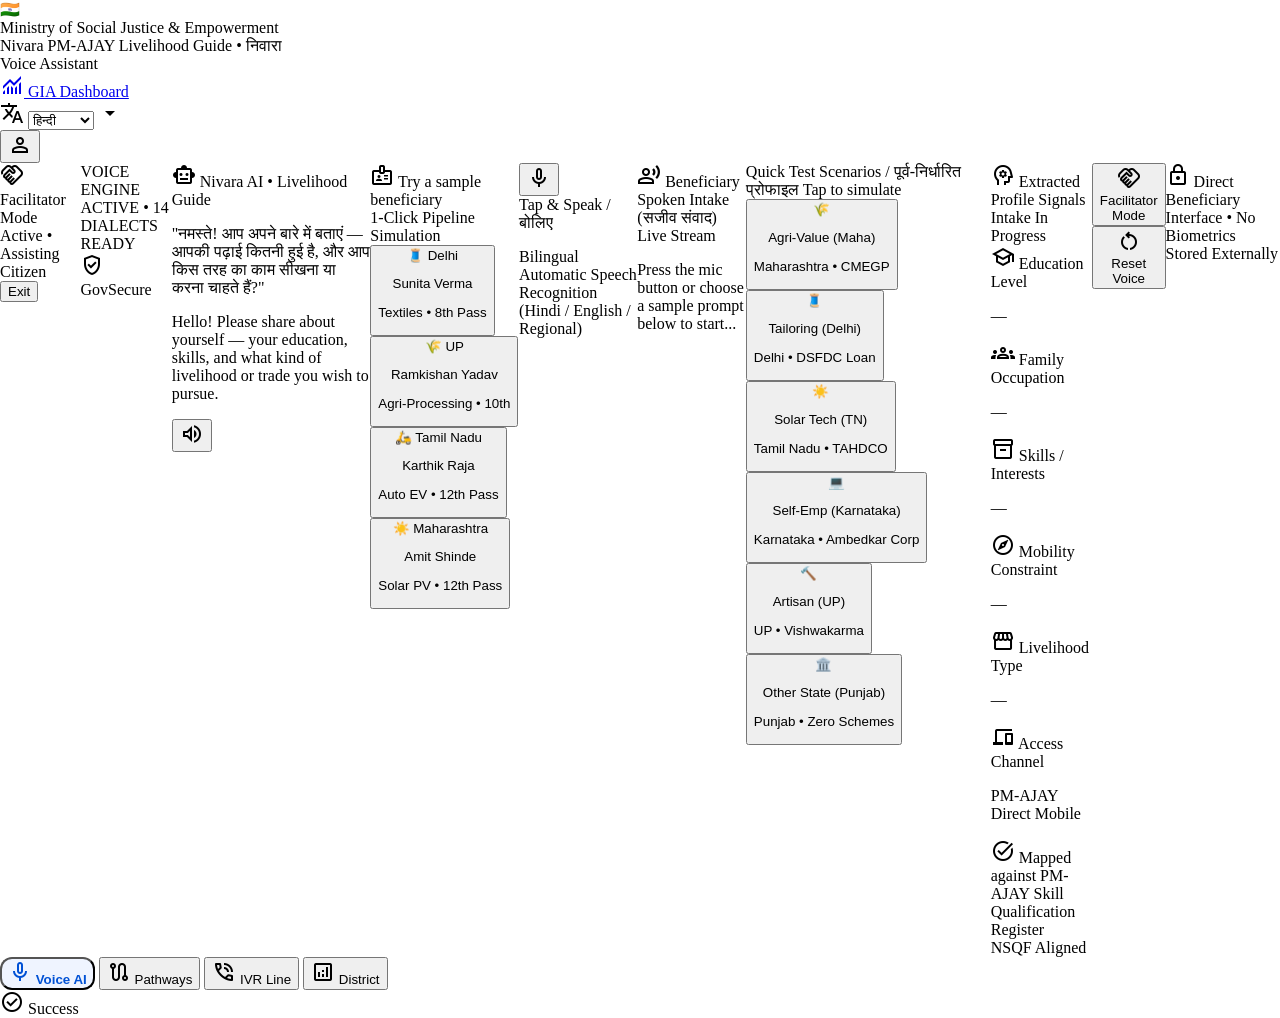
==== static/index.html @ e54ed851 "Add local opportunities module, GIA dashboard, name extraction, and progress documentation" ====
<!DOCTYPE html>
<html lang="en">
<head>
  <meta charset="utf-8"/>
  <meta content="width=device-width, initial-scale=1.0, maximum-scale=1.0, user-scalable=no, viewport-fit=cover" name="viewport"/>
  <title>Nivara | Govt. of India</title>
  <meta name="description" content="Nivara — AI-powered multilingual voice-first livelihood guidance assistant for PM-AJAY beneficiaries. Aligned with NSQF and regional livelihood pathways."/>

  <!-- Fonts: Material Symbols Outlined, Inter & Plus Jakarta Sans -->
  <link rel="preconnect" href="https://fonts.googleapis.com"/>
  <link rel="preconnect" href="https://fonts.gstatic.com" crossorigin=""/>
  <link href="https://fonts.googleapis.com/css2?family=Material+Symbols+Outlined:opsz,wght,FILL,GRAD@20..48,100..700,0..1,-50..200" rel="stylesheet"/>
  <link href="https://fonts.googleapis.com/css2?family=Inter:wght@400;500;600;700&family=Plus+Jakarta+Sans:wght@600;700;800&family=Hind:wght@400;500;600;700&display=swap" rel="stylesheet"/>

  <!-- Tailwind CSS via CDN -->
  <script src="https://cdn.tailwindcss.com"></script>
  <script id="tailwind-config">
    tailwind.config = {
      darkMode: "class",
      theme: {
        extend: {
          colors: {
            "primary": "#000000",
            "primary-container": "#131b2e",
            "on-primary": "#ffffff",
            "on-primary-container": "#7c839b",
            "primary-fixed-dim": "#bec6e0",
            "secondary": "#0051d5",
            "secondary-container": "#316bf3",
            "on-secondary": "#ffffff",
            "on-secondary-container": "#fefcff",
            "secondary-fixed": "#dbe1ff",
            "on-secondary-fixed": "#00174b",
            "tertiary-fixed-dim": "#ffb95f",
            "tertiary-fixed": "#ffddb8",
            "on-tertiary-fixed": "#2a1700",
            "background": "#f8f9ff",
            "surface": "#f8f9ff",
            "on-surface": "#0b1c30",
            "on-surface-variant": "#45464d",
            "surface-container-lowest": "#ffffff",
            "surface-container-low": "#eff4ff",
            "surface-container": "#e5eeff",
            "surface-container-high": "#dce9ff",
            "surface-container-highest": "#d3e4fe",
            "error": "#ba1a1a",
            "error-container": "#ffdad6",
            "on-error-container": "#93000a"
          },
          fontFamily: {
            sans: ["Inter", "sans-serif"],
            display: ["Plus Jakarta Sans", "sans-serif"],
            indic: ["Hind", "sans-serif"]
          },
          spacing: {
            "space-xs": "0.25rem",
            "space-sm": "0.5rem",
            "space-md": "1rem",
            "space-lg": "1.5rem",
            "space-xl": "2.5rem",
            "margin-mobile": "1rem",
            "gutter-mobile": "0.75rem"
          }
        }
      }
    };
  </script>
  <style>
    @layer base {
      html, body { width: 100vw; margin: 0; padding: 0; }
      body { overscroll-behavior: none; }
      .pb-safe { padding-bottom: env(safe-area-inset-bottom, 0px); }
      .pt-safe { padding-top: env(safe-area-inset-top, 0px); }
    }
    ::-webkit-scrollbar { display: none; }
    .view-panel { display: none; }
    .view-panel.active { display: flex; }
    .nav-tab.active {
      color: #0051d5;
      font-weight: 600;
      background-color: #eff4ff;
      border-radius: 0.75rem;
    }
  </style>
</head>
<body class="bg-surface font-sans text-on-surface antialiased flex flex-col min-h-screen">

  <!-- TOP HEADER (Persistent Across All Tabs) -->
  <header class="fixed top-0 w-full z-50 pt-safe bg-surface/90 backdrop-blur-xl shadow-[0_1px_8px_rgba(0,0,0,0.04)]">
    <!-- Indian Tricolor Gradient Accent Strip -->
    <div class="h-1 bg-gradient-to-r from-[#f59e0b] via-[#ffffff] to-[#10b981] w-full"></div>
    <div class="h-20 px-margin-mobile flex items-center justify-between gap-space-sm">
      <div class="flex items-center gap-space-sm min-w-0">
        <!-- National Emblem Icon / Seal -->
        <div class="w-10 h-10 rounded-full bg-surface-container flex items-center justify-center flex-shrink-0 text-xl shadow-sm border border-secondary/10">
          🇮🇳
        </div>
        <div class="flex flex-col min-w-0">
          <span class="text-[11px] uppercase tracking-wider text-on-surface-variant truncate font-semibold">Ministry of Social Justice &amp; Empowerment</span>
          <div class="flex items-baseline gap-space-xs">
            <span class="font-display font-bold text-lg text-on-surface truncate">Nivara</span>
            <span class="text-[11px] text-on-surface-variant hidden sm:inline">PM-AJAY Livelihood Guide • निवारा</span>
          </div>
          <span class="text-xs text-secondary font-semibold" id="headerActiveViewTitle">Voice Assistant</span>
        </div>
      </div>

      <!-- Header Controls: GIA Dashboard Link, Language Selector & Mode Avatar -->
      <div class="flex items-center gap-space-sm flex-shrink-0">
        <a href="/dashboard" class="flex items-center gap-1 bg-surface-container hover:bg-surface-container-high text-secondary text-xs font-bold px-2.5 py-1.5 rounded-full border border-secondary/20 shadow-sm transition-all" title="GIA Coordination Dashboard">
          <span class="material-symbols-outlined text-[16px]">monitoring</span>
          <span class="hidden sm:inline">GIA Dashboard</span>
        </a>
        <div class="relative flex items-center bg-surface-container rounded-full px-2 py-1 shadow-sm border border-secondary/15">
          <span class="material-symbols-outlined text-[18px] text-secondary ml-1">translate</span>
          <select id="langSelect" aria-label="Select Regional Language" class="appearance-none bg-transparent text-xs font-semibold text-on-surface pl-1.5 pr-6 py-0.5 focus:outline-none cursor-pointer">
            <option value="en">English</option>
            <option value="hi" selected>हिन्दी</option>
            <option value="mr">मराठी</option>
            <option value="pa">ਪੰਜਾਬੀ</option>
            <option value="ta">தமிழ்</option>
          </select>
          <span class="material-symbols-outlined text-[14px] text-on-surface-variant absolute right-1.5 pointer-events-none">arrow_drop_down</span>
        </div>
        <button id="headerAvatarBtn" class="w-8 h-8 rounded-full bg-primary flex items-center justify-center flex-shrink-0 shadow-sm" title="Beneficiary Session">
          <span class="material-symbols-outlined text-on-primary text-[18px]">person</span>
        </button>
      </div>
    </div>
  </header>

  <!-- MAIN APPLICATION CONTENT CONTAINER -->
  <main class="flex-1 flex flex-col relative w-full pt-20 pb-24 bg-surface">

    <!-- ================================================================= -->
    <!-- VIEW 1: VOICE ASSISTANT & INTAKE (Primary Mobile View)           -->
    <!-- ================================================================= -->
    <section id="viewVoiceApp" class="view-panel active flex-col w-full px-margin-mobile pb-space-xl space-y-space-md">
      
      <!-- Facilitator Banner (Toggled when in Facilitator Mode) -->
      <div id="facilitatorBanner" class="hidden w-full bg-secondary-container text-on-secondary-container px-space-md py-space-xs rounded-xl shadow-sm flex items-center justify-between">
        <div class="flex items-center gap-2">
          <span class="material-symbols-outlined text-[20px]">handshake</span>
          <span class="text-xs font-bold uppercase tracking-wide">Facilitator Mode Active • Assisting Citizen</span>
        </div>
        <button id="btnExitFacilitator" class="text-xs bg-white text-secondary font-bold px-2 py-1 rounded-md shadow-sm">Exit</button>
      </div>

      <!-- Micro-Banner / Verified Status Bar -->
      <div class="w-full flex items-center justify-between bg-surface-container-low px-space-md py-space-xs rounded-full shadow-sm">
        <div class="flex items-center gap-space-xs min-w-0">
          <span class="relative flex h-2.5 w-2.5 flex-shrink-0">
            <span class="animate-ping absolute inline-flex h-full w-full rounded-full bg-secondary opacity-75"></span>
            <span class="relative inline-flex rounded-full h-2.5 w-2.5 bg-secondary"></span>
          </span>
          <span id="statusText" class="text-xs text-secondary font-semibold truncate tracking-wide">
            VOICE ENGINE ACTIVE • 14 DIALECTS READY
          </span>
        </div>
        <div class="flex items-center gap-1 flex-shrink-0">
          <span class="material-symbols-outlined text-[15px] text-on-surface-variant">verified_user</span>
          <span class="text-xs text-on-surface-variant font-medium">GovSecure</span>
        </div>
      </div>

      <!-- Spoken Prompt Civic Card -->
      <div class="w-full bg-surface-container-lowest rounded-xl p-space-md shadow-sm relative overflow-hidden">
        <div class="absolute top-0 left-0 bottom-0 w-1.5 bg-secondary rounded-l-xl"></div>
        <div class="flex items-start justify-between gap-space-sm pl-1">
          <div class="flex-1 space-y-space-xs">
            <div class="flex items-center gap-1.5">
              <span class="material-symbols-outlined text-secondary text-[18px]">smart_toy</span>
              <span class="text-xs text-on-surface-variant uppercase tracking-wider font-semibold">Nivara AI • Livelihood Guide</span>
            </div>
            <p id="assistantSpeechText" class="font-display font-semibold text-lg text-on-surface leading-snug">
              "नमस्ते! आप अपने बारे में बताएं — आपकी पढ़ाई कितनी हुई है, और आप किस तरह का काम सीखना या करना चाहते हैं?"
            </p>
            <p id="assistantSpeechSub" class="text-xs text-on-surface-variant pt-0.5">
              Hello! Please share about yourself — your education, skills, and what kind of livelihood or trade you wish to pursue.
            </p>
          </div>
          <button id="btnReplayAudio" aria-label="Play Spoken Audio" class="flex-shrink-0 flex items-center justify-center w-11 h-11 rounded-full bg-surface-container hover:bg-secondary-container hover:text-on-secondary-container text-secondary transition-all active:scale-95 shadow-sm" title="Listen to prompt">
            <span class="material-symbols-outlined text-[24px]" id="ttsIcon">volume_up</span>
          </button>
        </div>
      </div>

      <!-- Demo Beneficiary Selector (Try a sample beneficiary) -->
      <div class="w-full space-y-space-xs" id="demoBeneficiarySection">
        <div class="flex items-center justify-between px-0.5">
          <div class="flex items-center gap-1.5">
            <span class="material-symbols-outlined text-[18px] text-secondary">badge</span>
            <span class="text-xs text-on-surface uppercase tracking-wider font-bold">Try a sample beneficiary</span>
          </div>
          <span class="text-[11px] text-secondary font-medium">1-Click Pipeline Simulation</span>
        </div>
        <div class="grid grid-cols-2 md:grid-cols-4 gap-space-xs" id="demoBeneficiaryRow">
          <!-- Beneficiary 1: Textiles / Delhi -->
          <button type="button" class="demo-beneficiary-btn text-left bg-surface-container-lowest hover:bg-surface-container active:scale-[0.98] border border-secondary/20 hover:border-secondary transition-all p-space-sm rounded-xl shadow-sm flex flex-col gap-1 cursor-pointer focus:outline-none" data-demo-id="textiles_delhi" id="btnDemoTextiles">
            <div class="flex items-center justify-between">
              <span class="text-xl">🧵</span>
              <span class="text-[10px] font-bold px-1.5 py-0.5 rounded bg-secondary/10 text-secondary">Delhi</span>
            </div>
            <div class="min-w-0 mt-0.5">
              <p class="text-xs text-on-surface font-bold truncate">Sunita Verma</p>
              <p class="text-[11px] text-on-surface-variant truncate">Textiles • 8th Pass</p>
            </div>
          </button>

          <!-- Beneficiary 2: Agriculture / UP -->
          <button type="button" class="demo-beneficiary-btn text-left bg-surface-container-lowest hover:bg-surface-container active:scale-[0.98] border border-secondary/20 hover:border-secondary transition-all p-space-sm rounded-xl shadow-sm flex flex-col gap-1 cursor-pointer focus:outline-none" data-demo-id="agri_up" id="btnDemoAgri">
            <div class="flex items-center justify-between">
              <span class="text-xl">🌾</span>
              <span class="text-[10px] font-bold px-1.5 py-0.5 rounded bg-secondary/10 text-secondary">UP</span>
            </div>
            <div class="min-w-0 mt-0.5">
              <p class="text-xs text-on-surface font-bold truncate">Ramkishan Yadav</p>
              <p class="text-[11px] text-on-surface-variant truncate">Agri-Processing • 10th</p>
            </div>
          </button>

          <!-- Beneficiary 3: Automotive / Tamil Nadu -->
          <button type="button" class="demo-beneficiary-btn text-left bg-surface-container-lowest hover:bg-surface-container active:scale-[0.98] border border-secondary/20 hover:border-secondary transition-all p-space-sm rounded-xl shadow-sm flex flex-col gap-1 cursor-pointer focus:outline-none" data-demo-id="auto_tn" id="btnDemoAuto">
            <div class="flex items-center justify-between">
              <span class="text-xl">🛵</span>
              <span class="text-[10px] font-bold px-1.5 py-0.5 rounded bg-secondary/10 text-secondary">Tamil Nadu</span>
            </div>
            <div class="min-w-0 mt-0.5">
              <p class="text-xs text-on-surface font-bold truncate">Karthik Raja</p>
              <p class="text-[11px] text-on-surface-variant truncate">Auto EV • 12th Pass</p>
            </div>
          </button>

          <!-- Beneficiary 4: Clean Energy / Maharashtra -->
          <button type="button" class="demo-beneficiary-btn text-left bg-surface-container-lowest hover:bg-surface-container active:scale-[0.98] border border-secondary/20 hover:border-secondary transition-all p-space-sm rounded-xl shadow-sm flex flex-col gap-1 cursor-pointer focus:outline-none" data-demo-id="solar_maha" id="btnDemoSolar">
            <div class="flex items-center justify-between">
              <span class="text-xl">☀️</span>
              <span class="text-[10px] font-bold px-1.5 py-0.5 rounded bg-secondary/10 text-secondary">Maharashtra</span>
            </div>
            <div class="min-w-0 mt-0.5">
              <p class="text-xs text-on-surface font-bold truncate">Amit Shinde</p>
              <p class="text-[11px] text-on-surface-variant truncate">Solar PV • 12th Pass</p>
            </div>
          </button>
        </div>
      </div>

      <!-- Dominant Tactile Voice Centerpiece -->
      <div class="w-full bg-gradient-to-b from-surface-container-low to-surface-container rounded-xl p-space-lg flex flex-col items-center justify-center relative shadow-sm overflow-hidden">
        <!-- Ambient Pulse Glow -->
        <div class="absolute -top-12 -left-12 w-48 h-48 bg-secondary/10 rounded-full blur-2xl pointer-events-none"></div>
        <div class="absolute -bottom-12 -right-12 w-48 h-48 bg-tertiary-fixed-dim/20 rounded-full blur-2xl pointer-events-none"></div>

        <!-- 3D Tactile Mic Button & Concentric Ripples -->
        <div class="relative my-space-xs flex items-center justify-center mic-stage">
          <div class="absolute w-36 h-36 rounded-full bg-secondary-container/20 animate-ping opacity-60 pointer-events-none hidden" id="micRipple1"></div>
          <div class="absolute w-28 h-28 rounded-full bg-secondary/15 animate-pulse pointer-events-none hidden" id="micRipple2"></div>
          <button id="dominantMicBtn" aria-label="Tap and speak to Nivara AI Assistant" class="relative z-10 w-24 h-24 rounded-full bg-gradient-to-tr from-primary to-primary-container text-on-primary flex flex-col items-center justify-center shadow-xl active:scale-95 transition-transform duration-150 focus:outline-none">
            <div class="absolute inset-1 rounded-full bg-gradient-to-br from-secondary to-primary-container opacity-90 flex items-center justify-center">
              <span class="material-symbols-outlined text-[38px] text-on-secondary drop-shadow" id="micIcon">mic</span>
            </div>
          </button>
        </div>

        <!-- Status Text Under Mic -->
        <div class="text-center mt-space-sm z-10">
          <div class="flex items-center justify-center gap-1.5">
            <span class="inline-block w-2 h-2 rounded-full bg-secondary animate-pulse"></span>
            <span class="font-display font-bold text-base text-on-surface" id="micLabel">Tap &amp; Speak / बोलिए</span>
          </div>
          <p class="text-xs text-on-surface-variant mt-0.5 font-medium">Bilingual Automatic Speech Recognition (Hindi / English / Regional)</p>
        </div>

        <!-- Dynamic 7-Bar Audio Waveform -->
        <div class="flex items-end justify-center gap-1.5 h-8 mt-space-md z-10 waveform-visualizer" id="waveformVisualizer">
          <div class="w-1.5 bg-secondary rounded-full transition-all duration-150 h-3 animate-pulse" style="animation-delay: 0.1s"></div>
          <div class="w-1.5 bg-secondary-container rounded-full transition-all duration-150 h-6 animate-pulse" style="animation-delay: 0.25s"></div>
          <div class="w-1.5 bg-secondary rounded-full transition-all duration-150 h-4 animate-pulse" style="animation-delay: 0.15s"></div>
          <div class="w-1.5 bg-primary rounded-full transition-all duration-150 h-8 animate-pulse" style="animation-delay: 0.3s"></div>
          <div class="w-1.5 bg-secondary rounded-full transition-all duration-150 h-5 animate-pulse" style="animation-delay: 0.2s"></div>
          <div class="w-1.5 bg-secondary-container rounded-full transition-all duration-150 h-7 animate-pulse" style="animation-delay: 0.35s"></div>
          <div class="w-1.5 bg-secondary rounded-full transition-all duration-150 h-3 animate-pulse" style="animation-delay: 0.05s"></div>
        </div>
      </div>

      <!-- Real-Time Beneficiary Live Transcript Box -->
      <div class="w-full bg-surface-container-lowest rounded-xl p-space-md shadow-sm space-y-space-xs">
        <div class="flex items-center justify-between">
          <div class="flex items-center gap-1.5">
            <span class="material-symbols-outlined text-[18px] text-secondary">record_voice_over</span>
            <span class="text-xs text-on-surface-variant uppercase tracking-wider font-semibold">Beneficiary Spoken Intake (सजीव संवाद)</span>
          </div>
          <span id="confidenceTag" class="text-xs text-secondary bg-surface-container px-2 py-0.5 rounded-full font-semibold">Live Stream</span>
        </div>
        <div class="bg-surface-container-low rounded-lg p-space-sm">
          <p id="liveTranscriptText" class="text-sm text-on-surface font-medium leading-relaxed italic">
            "Press the mic button or choose a sample prompt below to start..."
          </p>
        </div>
      </div>

      <!-- 4 One-Tap Scenario Selector Chips -->
      <div class="w-full space-y-space-xs">
        <div class="flex items-center justify-between px-0.5">
          <span class="text-xs text-on-surface-variant uppercase tracking-wider font-semibold">Quick Test Scenarios / पूर्व-निर्धारित प्रोफाइल</span>
          <span class="text-xs text-secondary font-medium">Tap to simulate</span>
        </div>
        <div class="grid grid-cols-2 gap-space-xs" id="demoChipsContainer">
          <!-- Dynamically populated or static chips -->
          <button class="scenario-chip text-left bg-surface-container-lowest hover:bg-surface-container active:scale-[0.98] transition-all p-space-sm rounded-lg shadow-sm flex items-center gap-space-xs" data-text="I am from Maharashtra, finished 10th, my family does farming, I want something food-related, I can't travel far">
            <span class="text-xl">🌾</span>
            <div class="min-w-0">
              <p class="text-xs text-on-surface font-bold truncate">Agri-Value (Maha)</p>
              <p class="text-[11px] text-on-surface-variant truncate">Maharashtra • CMEGP</p>
            </div>
          </button>
          <button class="scenario-chip text-left bg-surface-container-lowest hover:bg-surface-container active:scale-[0.98] transition-all p-space-sm rounded-lg shadow-sm flex items-center gap-space-xs" data-text="नमस्ते, मैं दिल्ली से हूँ, मुझे सिलाई का काम सीखना है, खुद की दुकान खोलनी है, 8वीं पास हूँ">
            <span class="text-xl">🧵</span>
            <div class="min-w-0">
              <p class="text-xs text-on-surface font-bold truncate">Tailoring (Delhi)</p>
              <p class="text-[11px] text-on-surface-variant truncate">Delhi • DSFDC Loan</p>
            </div>
          </button>
          <button class="scenario-chip text-left bg-surface-container-lowest hover:bg-surface-container active:scale-[0.98] transition-all p-space-sm rounded-lg shadow-sm flex items-center gap-space-xs" data-text="I am from Tamil Nadu, 12th pass, want to learn solar panel and electrical installation work, can commute to district">
            <span class="text-xl">☀️</span>
            <div class="min-w-0">
              <p class="text-xs text-on-surface font-bold truncate">Solar Tech (TN)</p>
              <p class="text-[11px] text-on-surface-variant truncate">Tamil Nadu • TAHDCO</p>
            </div>
          </button>
          <button class="scenario-chip text-left bg-surface-container-lowest hover:bg-surface-container active:scale-[0.98] transition-all p-space-sm rounded-lg shadow-sm flex items-center gap-space-xs" data-text="I live in Karnataka, 10th standard, interested in computer services and petty shop self employment">
            <span class="text-xl">💻</span>
            <div class="min-w-0">
              <p class="text-xs text-on-surface font-bold truncate">Self-Emp (Karnataka)</p>
              <p class="text-[11px] text-on-surface-variant truncate">Karnataka • Ambedkar Corp</p>
            </div>
          </button>
          <button class="scenario-chip text-left bg-surface-container-lowest hover:bg-surface-container active:scale-[0.98] transition-all p-space-sm rounded-lg shadow-sm flex items-center gap-space-xs" data-text="मैं उत्तर प्रदेश से हूँ, 8वीं पास, मुझे पारंपरिक कारीगरी और हस्तशिल्प का काम सीखना है, खुद का काम करना है">
            <span class="text-xl">🔨</span>
            <div class="min-w-0">
              <p class="text-xs text-on-surface font-bold truncate">Artisan (UP)</p>
              <p class="text-[11px] text-on-surface-variant truncate">UP • Vishwakarma</p>
            </div>
          </button>
          <button class="scenario-chip text-left bg-surface-container-lowest hover:bg-surface-container active:scale-[0.98] transition-all p-space-sm rounded-lg shadow-sm flex items-center gap-space-xs" data-text="ਮੈਂ ਅੰਮ੍ਰਿਤਸਰ ਪੰਜਾਬ ਤੋਂ ਹਾਂ, ਦਸਵੀਂ ਪਾਸ, ਕੰਪਿਊਟਰ ਅਤੇ ਸਰਕਾਰੀ ਸਕੀਮਾਂ ਦਾ ਕੰਮ ਸਿੱਖਣਾ ਹੈ">
            <span class="text-xl">🏛️</span>
            <div class="min-w-0">
              <p class="text-xs text-on-surface font-bold truncate">Other State (Punjab)</p>
              <p class="text-[11px] text-on-surface-variant truncate">Punjab • Zero Schemes</p>
            </div>
          </button>
        </div>
      </div>

      <!-- Real-Time Extracted Profile Signals (6-Grid Card) -->
      <div class="w-full bg-surface-container-lowest rounded-xl p-space-md shadow-sm space-y-space-sm" id="profileSignalsCard">
        <div class="flex items-center justify-between">
          <div class="flex items-center gap-1.5">
            <span class="material-symbols-outlined text-[20px] text-secondary">psychology</span>
            <span class="font-display font-semibold text-base text-on-surface">Extracted Profile Signals</span>
          </div>
          <span id="signalsBadge" class="text-xs bg-surface-container px-2 py-0.5 rounded-full text-on-surface-variant font-semibold">Intake In Progress</span>
        </div>
        <div class="grid grid-cols-2 gap-space-xs">
          <!-- Signal 1 -->
          <div class="bg-surface-container-low rounded-lg p-space-sm flex flex-col justify-between">
            <div class="flex items-center gap-1.5 text-on-surface-variant mb-1">
              <span class="material-symbols-outlined text-[16px] text-secondary">school</span>
              <span class="text-[11px] font-semibold">Education Level</span>
            </div>
            <p class="text-xs text-on-surface font-bold truncate" id="sigEducation">—</p>
          </div>
          <!-- Signal 2 -->
          <div class="bg-surface-container-low rounded-lg p-space-sm flex flex-col justify-between">
            <div class="flex items-center gap-1.5 text-on-surface-variant mb-1">
              <span class="material-symbols-outlined text-[16px] text-secondary">groups</span>
              <span class="text-[11px] font-semibold">Family Occupation</span>
            </div>
            <p class="text-xs text-on-surface font-bold truncate" id="sigFamilyOcc">—</p>
          </div>
          <!-- Signal 3 -->
          <div class="bg-surface-container-low rounded-lg p-space-sm flex flex-col justify-between">
            <div class="flex items-center gap-1.5 text-on-surface-variant mb-1">
              <span class="material-symbols-outlined text-[16px] text-secondary">inventory_2</span>
              <span class="text-[11px] font-semibold">Skills / Interests</span>
            </div>
            <p class="text-xs text-on-surface font-bold truncate" id="sigSkills">—</p>
          </div>
          <!-- Signal 4 -->
          <div class="bg-surface-container-low rounded-lg p-space-sm flex flex-col justify-between">
            <div class="flex items-center gap-1.5 text-on-surface-variant mb-1">
              <span class="material-symbols-outlined text-[16px] text-secondary">explore</span>
              <span class="text-[11px] font-semibold">Mobility Constraint</span>
            </div>
            <p class="text-xs text-on-surface font-bold truncate" id="sigMobility">—</p>
          </div>
          <!-- Signal 5 -->
          <div class="bg-surface-container-low rounded-lg p-space-sm flex flex-col justify-between">
            <div class="flex items-center gap-1.5 text-on-surface-variant mb-1">
              <span class="material-symbols-outlined text-[16px] text-secondary">storefront</span>
              <span class="text-[11px] font-semibold">Livelihood Type</span>
            </div>
            <p class="text-xs text-on-surface font-bold truncate" id="sigPref">—</p>
          </div>
          <!-- Signal 6 -->
          <div class="bg-surface-container-low rounded-lg p-space-sm flex flex-col justify-between">
            <div class="flex items-center gap-1.5 text-on-surface-variant mb-1">
              <span class="material-symbols-outlined text-[16px] text-secondary">devices</span>
              <span class="text-[11px] font-semibold">Access Channel</span>
            </div>
            <p class="text-xs text-on-surface font-bold truncate" id="sigEntryMode">Smartphone (App)</p>
          </div>
        </div>
        <!-- Mapping Verification Strip -->
        <div class="flex items-center justify-between pt-1">
          <div class="flex items-center gap-1.5">
            <span class="material-symbols-outlined text-[16px] text-secondary">task_alt</span>
            <span class="text-xs text-on-surface-variant font-medium">Mapped against PM-AJAY Skill Qualification Register</span>
          </div>
          <span id="matchConfidenceBadge" class="text-xs text-secondary font-bold">NSQF Aligned</span>
        </div>
      </div>

      <!-- Facilitator & Session Control Actions -->
      <div class="w-full flex items-center gap-space-xs pt-1">
        <button id="btnStartFacilitator" class="flex-1 bg-surface-container hover:bg-surface-container-high text-on-surface py-space-sm px-space-md rounded-lg flex items-center justify-center gap-1.5 active:scale-95 transition-all shadow-sm">
          <span class="material-symbols-outlined text-[20px] text-secondary">handshake</span>
          <span class="text-xs font-bold truncate">Facilitator Mode</span>
        </button>
        <button id="btnResetSession" class="flex-1 bg-surface-container-lowest hover:bg-surface-container text-on-surface-variant hover:text-on-surface py-space-sm px-space-md rounded-lg flex items-center justify-center gap-1.5 active:scale-95 transition-all shadow-sm">
          <span class="material-symbols-outlined text-[20px]">restart_alt</span>
          <span class="text-xs font-bold truncate">Reset Voice</span>
        </button>
      </div>

      <!-- Micro-Assurance GovTech Footer Badge -->
      <div class="w-full flex items-center justify-center gap-2 pt-space-xs">
        <span class="material-symbols-outlined text-[14px] text-on-surface-variant">lock</span>
        <span class="text-[11px] text-on-surface-variant">Direct Beneficiary Interface • No Biometrics Stored Externally</span>
      </div>

    </section>

    <!-- ================================================================= -->
    <!-- VIEW 2: NSQF LIVELIHOOD ROADMAP & SKILL GAP BREAKDOWN             -->
    <!-- ================================================================= -->
    <section id="viewRoadmap" class="view-panel flex-col w-full px-margin-mobile pb-space-xl gap-space-md">
      
      <!-- Scheme Authority & State Verification Pill Header -->
      <div class="flex flex-col gap-space-xs mt-2">
        <div class="flex items-center justify-between flex-wrap gap-2">
          <div class="flex items-center gap-space-xs bg-surface-container-high rounded-full px-3 py-1">
            <span class="material-symbols-outlined text-secondary text-[16px]">verified_user</span>
            <span class="text-[11px] text-secondary uppercase font-bold tracking-wider">Nivara • PM-AJAY Endorsed</span>
          </div>
          <div class="flex items-center gap-1.5 bg-[#ecfdf5] rounded-full px-3 py-1 text-[#065f46]">
            <span class="material-symbols-outlined text-[16px]" style="font-variation-settings: 'FILL' 1;">workspace_premium</span>
            <span id="recNsqfBadge" class="text-xs font-bold tracking-tight">NSQF Level 3 Certified</span>
          </div>
        </div>

        <!-- Trade Headline Block -->
        <div class="bg-surface-container-lowest rounded-xl p-space-md shadow-sm flex flex-col gap-space-xs">
          <div class="flex items-start justify-between gap-space-sm">
            <div class="flex flex-col min-w-0">
              <span class="text-xs uppercase tracking-wide text-on-surface-variant font-semibold">Recommended Career Trajectory</span>
              <h1 id="recTradeTitle" class="font-display font-bold text-xl text-on-surface tracking-tight leading-snug">
                Food Processing &amp; Agri-Value Addition Technician
              </h1>
              <span id="recTradeSubTitle" class="text-xs text-on-surface-variant mt-0.5">खाद्य प्रसंस्करण एवं कृषि मूल्य संवर्धन तकनीशियन</span>
              
              <!-- Real NSQF Qualification Pack Specification Details -->
              <div id="recQpSpecLine" class="text-xs text-secondary font-medium mt-2 leading-relaxed bg-surface-container-low px-2.5 py-1.5 rounded-lg border border-secondary/15 flex flex-wrap items-center gap-1.5">
                <span class="font-bold text-on-surface" id="recQpName">Pickle Making Technician</span>
                <span class="text-on-surface-variant">—</span>
                <span class="bg-secondary/10 text-secondary font-bold px-2 py-0.5 rounded text-[11px]" id="recQpNsqfLevel">NSQF Level 4</span>
                <span class="text-on-surface-variant">•</span>
                <span class="bg-surface-container text-on-surface font-mono font-semibold px-2 py-0.5 rounded text-[11px]" id="recQpCode">QP Code: FIC/Q0102</span>
                <span class="text-on-surface-variant">•</span>
                <span class="text-on-surface-variant font-medium text-[11px]" id="recSscName">Food Industry Capacity &amp; Skill Initiative (FICSI)</span>
              </div>
            </div>
            <div class="w-12 h-12 rounded-xl bg-surface-container flex items-center justify-center flex-shrink-0 text-secondary">
              <span class="material-symbols-outlined text-[28px]" id="recTradeIcon">agriculture</span>
            </div>
          </div>

          <!-- Verified Diagnostic Insight Callout -->
          <div class="mt-space-xs bg-surface-container-low rounded-lg p-space-sm flex items-start gap-space-sm">
            <div class="w-6 h-6 rounded-full bg-secondary/10 flex items-center justify-center flex-shrink-0 mt-0.5">
              <span class="material-symbols-outlined text-[16px] text-secondary">psychology</span>
            </div>
            <p id="recGapSummary" class="text-xs text-on-surface leading-relaxed">
              <span class="font-semibold text-secondary">AI Diagnostic Summary:</span> Candidate demonstrates high agricultural crop lifecycle familiarity, but requires standardized food safety compliance and hermetic packaging techniques for direct wholesale linkages.
            </p>
          </div>
        </div>
      </div>

      <!-- Regional Audio Player Banner (Tactile Micro-Interaction) -->
      <div id="audioPlayerContainer" class="bg-primary-container text-on-primary rounded-xl p-space-md shadow-md flex flex-col gap-space-sm relative overflow-hidden">
        <div class="flex items-center justify-between">
          <div class="flex items-center gap-space-sm min-w-0">
            <div class="w-9 h-9 rounded-full bg-on-primary-container/20 flex items-center justify-center flex-shrink-0">
              <span class="material-symbols-outlined text-[20px] text-on-primary">volume_up</span>
            </div>
            <div class="flex flex-col min-w-0">
              <span class="text-[11px] uppercase tracking-wider text-on-primary-container font-semibold">Voice Guidance Brief</span>
              <span class="text-sm font-semibold truncate text-on-primary" id="audioPlayerTitle">ऑडियो सारांश सुनें (हिन्दी)</span>
            </div>
          </div>
          <button id="btnPlayRoadmapAudio" aria-label="Play or Pause Audio Roadmap" class="w-10 h-10 rounded-full bg-tertiary-fixed text-on-tertiary-fixed flex items-center justify-center shadow-md active:scale-95 transition-transform flex-shrink-0">
            <span class="material-symbols-outlined text-[24px]" id="playPauseIcon" style="font-variation-settings: 'FILL' 1;">play_arrow</span>
          </button>
        </div>
        <!-- Audio Progress & Waveform -->
        <div class="flex flex-col gap-1 mt-1">
          <div class="w-full bg-on-primary-container/30 h-1.5 rounded-full overflow-hidden cursor-pointer" id="scrubberTrack">
            <div class="bg-tertiary-fixed h-full rounded-full transition-all duration-300" id="audioProgressBar" style="width: 35%;"></div>
          </div>
          <div class="flex items-center justify-between text-[11px] text-on-primary-container font-mono">
            <span id="currentTimeLabel">0:24</span>
            <span class="text-tertiary-fixed font-sans font-semibold tracking-wide">AI Localized Speech Synthesis</span>
            <span>1:18</span>
          </div>
        </div>
        <p id="recSpokenSummaryText" class="text-xs text-on-primary/90 italic leading-relaxed pt-1"></p>
      </div>

      <!-- Visual Context Images -->
      <div class="grid grid-cols-2 gap-space-sm">
        <div class="relative rounded-xl overflow-hidden shadow-sm h-28 bg-surface-container">
          <img class="w-full h-full object-cover" alt="District Training Lab" src="https://lh3.googleusercontent.com/aida-public/[base64]"/>
          <div class="absolute inset-0 bg-gradient-to-t from-primary/80 via-transparent to-transparent flex items-end p-2">
            <span class="text-[11px] text-on-primary font-medium">JSS District Lab</span>
          </div>
        </div>
        <div class="relative rounded-xl overflow-hidden shadow-sm h-28 bg-surface-container">
          <img class="w-full h-full object-cover" alt="Packaged Market Linkage" src="https://lh3.googleusercontent.com/aida-public/[base64]"/>
          <div class="absolute inset-0 bg-gradient-to-t from-primary/80 via-transparent to-transparent flex items-end p-2">
            <span class="text-[11px] text-on-primary font-medium">Market Linkage</span>
          </div>
        </div>
      </div>

      <!-- Section 1: Skill Gap Diagnostic & Free Learning Sources (Structured Breakdown) -->
      <div class="flex flex-col gap-space-sm">
        <div class="flex items-center justify-between flex-wrap gap-2">
          <div class="flex items-center gap-space-xs">
            <span class="material-symbols-outlined text-secondary text-[22px]">checklist</span>
            <h2 class="font-display font-bold text-base text-on-surface">Skill Gaps &amp; Where to Learn</h2>
          </div>
          <div class="flex items-center gap-2 flex-wrap">
            <!-- Prominent Numeric Skill Readiness Score Badge & Qualitative Tier -->
            <div id="readinessScoreContainer" class="flex items-center gap-1.5 px-3 py-1 rounded-full text-xs font-bold shadow-sm border transition-colors bg-[#fef3c7] text-[#92400e] border-[#fde68a]" title="Explainable Skill Readiness: Numeric score and qualitative match tier based on relevant competencies">
              <span class="material-symbols-outlined text-[16px]" id="readinessIcon">speed</span>
              <span id="readinessScoreBadge">Readiness: 60/100 — Skill Bridge Track</span>
            </div>
            <span id="gapModulesCount" class="text-xs text-on-surface-variant bg-surface-container px-2 py-0.5 rounded-full font-semibold">Targeted Modules</span>
          </div>
        </div>
        
        <!-- Skill Gaps Container (Dynamically rendered with fallback) -->
        <div id="skillGapsContainer" class="flex flex-col gap-space-xs">
          <!-- Dynamically populated from rec.skill_gap_breakdown -->
        </div>
      </div>

      <!-- Section: Schemes available in your state (Regional Schemes Breakdown) -->
      <div class="flex flex-col gap-space-sm mt-space-xs" id="regionalSchemesSection">
        <div class="flex items-center justify-between">
          <div class="flex items-center gap-space-xs">
            <span class="material-symbols-outlined text-secondary text-[22px]">account_balance</span>
            <h2 class="font-display font-bold text-base text-on-surface">Schemes available in your state</h2>
          </div>
          <span id="regionalSchemesBadge" class="text-xs text-on-surface-variant bg-surface-container px-2 py-0.5 rounded-full font-semibold">State Initiatives</span>
        </div>
        
        <!-- Regional Schemes Container (Dynamically rendered with same visual pattern as skill_gap_breakdown) -->
      </div>

      <!-- Section: Nearby Employment & Enterprise Opportunities -->
      <div class="flex flex-col gap-space-sm mt-space-xs" id="nearbyOpportunitiesSection">
        <div class="flex items-center justify-between">
          <div class="flex items-center gap-space-xs">
            <span class="material-symbols-outlined text-secondary text-[22px]">location_city</span>
            <h2 class="font-display font-bold text-base text-on-surface">Nearby Opportunities (Around You)</h2>
          </div>
          <span id="nearbyOpportunitiesBadge" class="text-xs text-on-surface-variant bg-surface-container px-2 py-0.5 rounded-full font-semibold">Local Openings</span>
        </div>
        
        <!-- Nearby Opportunities Container (Dynamically rendered) -->
        <div id="nearbyOpportunitiesContainer" class="flex flex-col gap-space-xs">
          <!-- Dynamically populated from rec.nearby_opportunities -->
        </div>
      </div>

      <!-- Section 2: 4-Stage Progressive Pathway Timeline -->
      <div class="flex flex-col gap-space-sm mt-space-xs">
        <div class="flex items-center justify-between">
          <div class="flex items-center gap-space-xs">
            <span class="material-symbols-outlined text-secondary text-[22px]">alt_route</span>
            <h2 class="font-display font-bold text-base text-on-surface">4-Stage Action Roadmap</h2>
          </div>
          <span class="text-xs text-[#065f46] font-semibold bg-[#ecfdf5] px-2 py-0.5 rounded-full">100% Govt Sponsored</span>
        </div>

        <div class="bg-surface-container-lowest rounded-xl p-space-md shadow-sm flex flex-col">
          <!-- Step 1 -->
          <div class="flex items-start gap-space-md relative pb-6">
            <div class="absolute left-4 top-8 bottom-0 w-0.5 bg-secondary/30"></div>
            <div class="w-8 h-8 rounded-full bg-secondary text-on-secondary flex items-center justify-center font-bold text-xs shadow-sm flex-shrink-0 z-10">1</div>
            <div class="flex flex-col flex-1 min-w-0 pt-0.5">
              <div class="flex items-center justify-between gap-1">
                <span id="step1Title" class="font-display font-bold text-sm text-on-surface">Enroll in PM-AJAY Free Skill Training</span>
                <span class="text-[10px] text-[#065f46] bg-[#ecfdf5] px-1.5 py-0.5 rounded font-bold">Approved</span>
              </div>
              <p id="step1Desc" class="text-xs text-on-surface-variant mt-1">Zero-fee admission with biometric enrollment and ₹1,500/month DBT attendance stipend.</p>
              <div class="flex items-center gap-1.5 mt-1.5 text-xs text-secondary font-semibold">
                <span class="material-symbols-outlined text-[14px]">payments</span>
                <span>Direct Benefit Transfer Stipend Linked</span>
              </div>
            </div>
          </div>

          <!-- Step 2 -->
          <div class="flex items-start gap-space-md relative pb-6">
            <div class="absolute left-4 top-8 bottom-0 w-0.5 bg-secondary/30"></div>
            <div class="w-8 h-8 rounded-full bg-secondary-container text-on-secondary-container flex items-center justify-center font-bold text-xs shadow-sm flex-shrink-0 z-10">2</div>
            <div class="flex flex-col flex-1 min-w-0 pt-0.5">
              <div class="flex items-center justify-between gap-1">
                <span id="step2Title" class="font-display font-bold text-sm text-on-surface">Practical Training at District Center</span>
                <span class="text-[10px] text-on-surface-variant bg-surface-container px-1.5 py-0.5 rounded font-medium">30 Days</span>
              </div>
              <p id="step2Desc" class="text-xs text-on-surface-variant mt-1">Jan Shikshan Sansthan (JSS) &amp; District PMKK Center with hands-on toolkits.</p>
              <div class="flex items-center gap-1.5 mt-1.5 text-xs text-on-surface font-medium">
                <span class="material-symbols-outlined text-[14px] text-on-surface-variant">location_on</span>
                <span id="step2Location">Local District Industrial Training Lab</span>
              </div>
            </div>
          </div>

          <!-- Step 3 -->
          <div class="flex items-start gap-space-md relative pb-6">
            <div class="absolute left-4 top-8 bottom-0 w-0.5 bg-secondary/30"></div>
            <div class="w-8 h-8 rounded-full bg-surface-container-high text-on-surface flex items-center justify-center font-bold text-xs flex-shrink-0 z-10">3</div>
            <div class="flex flex-col flex-1 min-w-0 pt-0.5">
              <div class="flex items-center justify-between gap-1">
                <span id="step3Title" class="font-display font-bold text-sm text-on-surface">NSQF National Skill Certification</span>
                <span class="text-[10px] text-on-surface-variant bg-surface-container px-1.5 py-0.5 rounded font-medium">Govt Exam</span>
              </div>
              <p id="step3Desc" class="text-xs text-on-surface-variant mt-1">Practical assessment and issuance of DigiLocker-verifiable QR credential.</p>
              <div class="flex items-center gap-1.5 mt-1.5 text-xs text-on-surface-variant">
                <span class="material-symbols-outlined text-[14px]">qr_code_2</span>
                <span>National Skills Registry Recognized</span>
              </div>
            </div>
          </div>

          <!-- Step 4 -->
          <div class="flex items-start gap-space-md relative">
            <div class="w-8 h-8 rounded-full bg-[#10b981] text-on-secondary flex items-center justify-center font-bold text-xs shadow-sm flex-shrink-0 z-10">4</div>
            <div class="flex flex-col flex-1 min-w-0 pt-0.5">
              <div class="flex items-center justify-between gap-1">
                <span id="step4Title" class="font-display font-bold text-sm text-on-surface">Enterprise Launch / Credit Linkage</span>
                <span class="text-[10px] text-[#065f46] bg-[#ecfdf5] px-1.5 py-0.5 rounded font-bold">Goal</span>
              </div>
              <p id="step4Desc" class="text-xs text-on-surface-variant mt-1">Mudra Shishu Loan up to ₹50,000 capital subsidy grant or local cluster linkage.</p>
              <div class="flex items-center gap-1.5 mt-1.5 text-xs text-[#065f46] font-semibold">
                <span class="material-symbols-outlined text-[14px]">storefront</span>
                <span>Subsidized Machinery &amp; Market Off-take</span>
              </div>
            </div>
          </div>
        </div>
      </div>

      <!-- District Facilitation Contact Note -->
      <div class="bg-surface-container-low rounded-xl p-space-md flex items-center gap-space-sm mt-1">
        <div class="w-10 h-10 rounded-full bg-secondary/10 flex items-center justify-center text-secondary flex-shrink-0">
          <span class="material-symbols-outlined text-[24px]">support_agent</span>
        </div>
        <div class="flex flex-col min-w-0">
          <span class="text-xs font-bold text-on-surface">District Welfare &amp; Skill Officer Desk</span>
          <span class="text-[11px] text-on-surface-variant" id="districtContactLine">Collectorate Kendra • Toll-Free: 1800-11-7625</span>
        </div>
      </div>

      <!-- Action Panel -->
      <div class="flex flex-col gap-space-xs mt-2">
        <div class="grid grid-cols-2 gap-space-sm">
          <button id="btnPrintRoadmap" class="flex items-center justify-center gap-2 bg-surface-container-lowest text-on-surface py-2.5 px-space-sm rounded-xl shadow-sm active:bg-surface-container text-xs font-bold transition-colors">
            <span class="material-symbols-outlined text-secondary text-[18px]">picture_as_pdf</span>
            <span>Print Summary</span>
          </button>
          <button id="btnSmsRoadmap" class="flex items-center justify-center gap-2 bg-surface-container-lowest text-on-surface py-2.5 px-space-sm rounded-xl shadow-sm active:bg-surface-container text-xs font-bold transition-colors">
            <span class="material-symbols-outlined text-[#10b981] text-[18px]">chat</span>
            <span>Send to Phone</span>
          </button>
        </div>
        <button id="btnNewRoadmapAssessment" class="w-full bg-primary text-on-primary py-3 px-space-md rounded-xl shadow-md active:opacity-95 text-xs font-bold flex items-center justify-center gap-2 transition-all">
          <span>Start Next Assessment</span>
          <span class="material-symbols-outlined text-[18px]">arrow_forward</span>
        </button>
      </div>

    </section>

    <!-- ================================================================= -->
    <!-- VIEW 3: TOLL-FREE IVR LINE & RETRO FEATURE PHONE SIMULATOR        -->
    <!-- ================================================================= -->
    <section id="viewIvr" class="view-panel flex-col w-full px-margin-mobile pb-space-xl gap-space-md">
      
      <!-- Advisory & Connectivity Resilience Banner -->
      <div class="bg-surface-container-low rounded-2xl p-space-md shadow-sm">
        <div class="flex items-center justify-between gap-space-xs mb-space-xs">
          <div class="inline-flex items-center gap-1.5 px-2.5 py-1 rounded-full bg-secondary-container text-on-secondary-container">
            <span class="material-symbols-outlined text-[15px]" style="font-variation-settings: 'FILL' 1;">cell_tower</span>
            <span class="text-[10px] font-bold tracking-wide uppercase">Zero-Data / 2G Offline Resilient</span>
          </div>
          <span class="text-xs text-on-surface-variant flex items-center gap-1">
            <span class="inline-block w-2 h-2 rounded-full bg-[#10b981] animate-pulse"></span>
            24x7 Active
          </span>
        </div>
        <div class="flex flex-col gap-1 mt-1">
          <span class="text-xs text-on-surface-variant font-medium">Toll-Free PM-AJAY Voice &amp; SMS Gateway</span>
          <div class="flex items-baseline justify-between flex-wrap gap-2">
            <div class="flex items-center gap-2">
              <span class="material-symbols-outlined text-secondary text-[24px]">call</span>
              <a href="tel:180011762529" class="font-display font-bold text-xl text-on-surface hover:text-secondary transition-colors tracking-tight">1800-11-762529</a>
            </div>
            <span class="text-xs px-2 py-0.5 rounded-md bg-surface-container-high text-on-surface font-semibold">1800-11-PMAJAY</span>
          </div>
        </div>
        <div class="grid grid-cols-3 gap-2 mt-space-sm pt-space-xs">
          <div class="flex flex-col items-center text-center p-2 rounded-xl bg-surface-container-lowest shadow-sm">
            <span class="material-symbols-outlined text-secondary text-[20px] mb-1">hearing</span>
            <span class="text-[11px] text-on-surface font-semibold">12 Dialects</span>
          </div>
          <div class="flex flex-col items-center text-center p-2 rounded-xl bg-surface-container-lowest shadow-sm">
            <span class="material-symbols-outlined text-secondary text-[20px] mb-1">sms</span>
            <span class="text-[11px] text-on-surface font-semibold">SMS Slip</span>
          </div>
          <div class="flex flex-col items-center text-center p-2 rounded-xl bg-surface-container-lowest shadow-sm">
            <span class="material-symbols-outlined text-secondary text-[20px] mb-1">support_agent</span>
            <span class="text-[11px] text-on-surface font-semibold">Mitra Visit</span>
          </div>
        </div>
      </div>

      <!-- Skeuomorphic Feature Phone Simulator Frame (AJAY-PHONE) -->
      <div class="flex flex-col items-center">
        <div class="w-full max-w-[340px] bg-primary-container text-on-primary-container rounded-[36px] p-4 shadow-xl flex flex-col items-center select-none">
          <!-- Top Speaker Grille & Ashoka Emboss -->
          <div class="w-full flex items-center justify-between px-3 pt-1 pb-2">
            <div class="w-2.5 h-2.5 rounded-full bg-[#1e293b]"></div>
            <div class="flex gap-1.5 px-3 py-1 rounded-full bg-[#0a0f1d]">
              <div class="w-1.5 h-1.5 rounded-full bg-[#334155]"></div>
              <div class="w-1.5 h-1.5 rounded-full bg-[#334155]"></div>
              <div class="w-1.5 h-1.5 rounded-full bg-[#334155]"></div>
              <div class="w-1.5 h-1.5 rounded-full bg-[#334155]"></div>
            </div>
            <span class="text-[10px] text-primary-fixed-dim uppercase tracking-widest font-bold">NIVARA-PHONE</span>
          </div>

          <!-- Monochromatic Retro LCD Display Screen -->
          <div id="retroScreen" class="w-full bg-[#95a88d] text-[#122013] rounded-2xl p-3 shadow-inner font-mono flex flex-col justify-between min-h-[175px] transition-colors duration-300">
            <!-- Status Bar -->
            <div class="flex items-center justify-between text-[11px] pb-1 border-b border-[#7b8d73] font-bold">
              <div class="flex items-center gap-1">
                <span>📶 BSNL 4G</span>
                <span class="text-[9px] bg-[#82967a] px-1 rounded">2G/IVR</span>
              </div>
              <span id="lcdTime">12:30 PM</span>
              <div class="flex items-center gap-1">
                <span>🔋100%</span>
              </div>
            </div>

            <!-- Dynamic Screen Content -->
            <div class="py-2 flex flex-col gap-1 min-h-[96px] justify-center">
              <div class="flex items-center justify-between">
                <span id="callStatusBadge" class="font-bold text-[11px] tracking-wide text-[#09140a]">● CALL CONNECTED</span>
                <span id="timerBadge" class="text-[10px] bg-[#82967a] px-1 rounded">00:42</span>
              </div>
              <div id="ivrCallerId" class="font-bold text-[13px] tracking-tight text-[#071108]">Nivara Helpline 1800-11-7625</div>
              <div id="lcdPrompt" class="text-[11px] leading-tight text-[#162717] mt-1 bg-[#889b80] p-1.5 rounded">
                "प्रेस 1 हिंदी के लिए, 2 मराठीसाठी, 3 ਪੰਜਾਬੀ ਲਈ... ऋण व कौशल्य मार्गदर्शन के लिए 9 दबाएं"
              </div>
              <div id="lcdDialed" class="text-xs font-bold text-center tracking-widest text-[#09140a]"></div>
            </div>

            <!-- LCD Footer Action Line -->
            <div class="flex items-center justify-between text-[10px] pt-1 border-t border-[#7b8d73] font-bold">
              <span id="leftSoftKey">Menu</span>
              <span id="lcdAudioStatus" class="text-[9px] px-1 rounded bg-[#7d9175]">AUDIO READY</span>
              <span id="rightSoftKey">Clear</span>
            </div>
          </div>

          <!-- Government Initiative Badge -->
          <div class="w-full flex items-center justify-center gap-1.5 py-2.5">
            <span class="text-[10px] text-primary-fixed-dim uppercase tracking-wider font-semibold">सत्यमेव जयते • MSJE Govt of India</span>
          </div>

          <!-- Navigation & Action Control Deck -->
          <div class="w-full grid grid-cols-3 gap-2 px-1 mb-2">
            <button id="keyCall" aria-label="Start Call" class="h-10 rounded-xl bg-[#15803d] text-on-primary flex items-center justify-center shadow-md active:scale-95 transition-transform" title="Call">
              <span class="material-symbols-outlined text-[20px]">call</span>
            </button>
            <button id="keyNav" aria-label="OK Menu" class="h-10 rounded-xl bg-surface-container text-on-surface flex items-center justify-center shadow-md active:scale-95 transition-transform font-bold text-xs">
              OK / 🔊
            </button>
            <button id="keyEnd" aria-label="End Call" class="h-10 rounded-xl bg-[#b91c1c] text-on-primary flex items-center justify-center shadow-md active:scale-95 transition-transform" title="End Call">
              <span class="material-symbols-outlined text-[20px]">call_end</span>
            </button>
          </div>

          <!-- Tactile 12-Key Pad -->
          <div class="w-full grid grid-cols-3 gap-2 px-1">
            <button class="keypad-btn h-12 rounded-xl bg-[#1e293b] text-on-primary flex flex-col items-center justify-center shadow-md active:bg-secondary active:scale-95 transition-all" data-key="1">
              <span class="font-display font-bold text-base leading-none">1</span>
              <span class="text-[10px] text-primary-fixed-dim leading-none mt-0.5">हिंदी</span>
            </button>
            <button class="keypad-btn h-12 rounded-xl bg-[#1e293b] text-on-primary flex flex-col items-center justify-center shadow-md active:bg-secondary active:scale-95 transition-all" data-key="2">
              <span class="font-display font-bold text-base leading-none">2</span>
              <span class="text-[10px] text-primary-fixed-dim leading-none mt-0.5">मराठी</span>
            </button>
            <button class="keypad-btn h-12 rounded-xl bg-[#1e293b] text-on-primary flex flex-col items-center justify-center shadow-md active:bg-secondary active:scale-95 transition-all" data-key="3">
              <span class="font-display font-bold text-base leading-none">3</span>
              <span class="text-[10px] text-primary-fixed-dim leading-none mt-0.5">ਪੰਜਾਬੀ</span>
            </button>
            <button class="keypad-btn h-12 rounded-xl bg-[#1e293b] text-on-primary flex flex-col items-center justify-center shadow-md active:bg-secondary active:scale-95 transition-all" data-key="4">
              <span class="font-display font-bold text-base leading-none">4</span>
              <span class="text-[10px] text-primary-fixed-dim leading-none mt-0.5">GHI</span>
            </button>
            <button class="keypad-btn h-12 rounded-xl bg-[#1e293b] text-on-primary flex flex-col items-center justify-center shadow-md active:bg-secondary active:scale-95 transition-all" data-key="5">
              <span class="font-display font-bold text-base leading-none">5</span>
              <span class="text-[10px] text-primary-fixed-dim leading-none mt-0.5">JKL</span>
            </button>
            <button class="keypad-btn h-12 rounded-xl bg-[#1e293b] text-on-primary flex flex-col items-center justify-center shadow-md active:bg-secondary active:scale-95 transition-all" data-key="6">
              <span class="font-display font-bold text-base leading-none">6</span>
              <span class="text-[10px] text-primary-fixed-dim leading-none mt-0.5">MNO</span>
            </button>
            <button class="keypad-btn h-12 rounded-xl bg-[#1e293b] text-on-primary flex flex-col items-center justify-center shadow-md active:bg-secondary active:scale-95 transition-all" data-key="7">
              <span class="font-display font-bold text-base leading-none">7</span>
              <span class="text-[10px] text-primary-fixed-dim leading-none mt-0.5">Mitra</span>
            </button>
            <button class="keypad-btn h-12 rounded-xl bg-[#1e293b] text-on-primary flex flex-col items-center justify-center shadow-md active:bg-secondary active:scale-95 transition-all" data-key="8">
              <span class="font-display font-bold text-base leading-none">8</span>
              <span class="text-[10px] text-primary-fixed-dim leading-none mt-0.5">SMS</span>
            </button>
            <button class="keypad-btn h-12 rounded-xl bg-[#1e293b] text-on-primary flex flex-col items-center justify-center shadow-md active:bg-secondary active:scale-95 transition-all" data-key="9">
              <span class="font-display font-bold text-base leading-none">9</span>
              <span class="text-[10px] text-primary-fixed-dim leading-none mt-0.5">Loan</span>
            </button>
            <button class="keypad-btn h-12 rounded-xl bg-[#1e293b] text-on-primary flex flex-col items-center justify-center shadow-md active:bg-secondary active:scale-95 transition-all" data-key="*">
              <span class="font-display font-bold text-base leading-none">*</span>
              <span class="text-[10px] text-primary-fixed-dim leading-none mt-0.5">Replay</span>
            </button>
            <button class="keypad-btn h-12 rounded-xl bg-[#1e293b] text-on-primary flex flex-col items-center justify-center shadow-md active:bg-secondary active:scale-95 transition-all" data-key="0">
              <span class="font-display font-bold text-base leading-none">0</span>
              <span class="text-[10px] text-primary-fixed-dim leading-none mt-0.5">Help</span>
            </button>
            <button class="keypad-btn h-12 rounded-xl bg-[#1e293b] text-on-primary flex flex-col items-center justify-center shadow-md active:bg-secondary active:scale-95 transition-all" data-key="#">
              <span class="font-display font-bold text-base leading-none">#</span>
              <span class="text-[10px] text-primary-fixed-dim leading-none mt-0.5">Confirm</span>
            </button>
          </div>

          <div class="w-full flex justify-end px-6 pt-3 pb-1">
            <div class="w-1.5 h-1.5 rounded-full bg-[#0a0f1d]"></div>
          </div>
        </div>
      </div>

      <!-- Real-world Impact Field Story Card -->
      <div class="bg-surface-container-lowest rounded-2xl p-space-md shadow-sm flex items-center gap-space-sm">
        <div class="w-14 h-14 rounded-xl overflow-hidden flex-shrink-0 bg-surface-container">
          <img class="w-full h-full object-cover" alt="Ramesh Kumar" src="https://lh3.googleusercontent.com/aida-public/[base64]"/>
        </div>
        <div class="flex flex-col min-w-0">
          <span class="text-[10px] text-secondary font-bold uppercase tracking-wider">Field Beneficiary Story</span>
          <span class="text-xs text-on-surface font-semibold truncate">Ramesh Kumar, Dindori (M.P.)</span>
          <span class="text-xs text-on-surface-variant line-clamp-2">"No smartphone or internet in my village. I pressed 1 and 9 on my basic phone. Within 2 hours, Gram Mitra verified my PM-AJAY dairy loan."</span>
        </div>
      </div>

      <!-- How Spoken IVR Works -->
      <div class="flex flex-col gap-space-sm">
        <div class="flex items-center justify-between">
          <h3 class="font-display font-bold text-base text-on-surface">How Spoken IVR Works</h3>
          <span class="text-xs text-secondary font-semibold">100% Free Toll Service</span>
        </div>
        <div class="grid grid-cols-2 gap-space-xs">
          <div class="bg-surface-container-lowest rounded-xl p-space-sm shadow-sm flex flex-col gap-1">
            <span class="text-secondary font-bold text-sm">1. Dial Hotline</span>
            <p class="text-[11px] text-on-surface-variant">Call 1800-11-7625 from any mobile with zero balance.</p>
          </div>
          <div class="bg-surface-container-lowest rounded-xl p-space-sm shadow-sm flex flex-col gap-1">
            <span class="text-secondary font-bold text-sm">2. Pick Dialect</span>
            <p class="text-[11px] text-on-surface-variant">Press 1 for Hindi, 2 for Marathi, 3 for Punjabi.</p>
          </div>
          <div class="bg-surface-container-lowest rounded-xl p-space-sm shadow-sm flex flex-col gap-1">
            <span class="text-secondary font-bold text-sm">3. Spoken Answers</span>
            <p class="text-[11px] text-on-surface-variant">Speak your trade interest and district location.</p>
          </div>
          <div class="bg-surface-container-lowest rounded-xl p-space-sm shadow-sm flex flex-col gap-1">
            <span class="text-secondary font-bold text-sm">4. Instant SMS</span>
            <p class="text-[11px] text-on-surface-variant">Get training center address and stipend voucher via SMS.</p>
          </div>
        </div>
      </div>

    </section>

    <!-- ================================================================= -->
    <!-- VIEW 4: DISTRICT WELFARE & PLACEMENT DASHBOARD                   -->
    <!-- ================================================================= -->
    <section id="viewAdmin" class="view-panel flex-col w-full px-margin-mobile pb-space-xl gap-space-md">
      
      <!-- District Officer Context Header -->
      <div class="bg-surface-container-lowest rounded-xl p-space-md shadow-sm flex flex-col gap-space-sm relative overflow-hidden">
        <div class="absolute top-0 left-0 right-0 h-1 bg-gradient-to-r from-secondary via-secondary-container to-surface-container-high"></div>
        <div class="flex items-start justify-between gap-space-sm">
          <div class="flex items-center gap-space-sm min-w-0">
            <div class="w-10 h-10 rounded-full bg-secondary-fixed flex items-center justify-center flex-shrink-0 text-on-secondary-fixed">
              <span class="material-symbols-outlined text-[22px]">badge</span>
            </div>
            <div class="flex flex-col min-w-0">
              <span class="text-[10px] uppercase tracking-wider text-on-surface-variant font-semibold">Admin Desk · Nivara GovTech</span>
              <h1 class="font-display font-bold text-lg text-on-surface truncate">Nivara District Welfare Portal</h1>
              <span class="text-xs text-secondary font-medium">जिला कल्याण अधिकारी डैशबोर्ड</span>
            </div>
          </div>
          <button id="btnRefreshDashboard" class="flex items-center gap-1 bg-surface-container-low hover:bg-surface-container px-2.5 py-1 rounded-full text-on-surface transition-all flex-shrink-0 active:scale-95 shadow-sm">
            <span class="material-symbols-outlined text-[16px] text-secondary" id="syncIcon">sync</span>
            <span class="text-xs font-semibold">Live Sync</span>
          </button>
        </div>

        <!-- District Selector Strip -->
        <div class="flex flex-wrap items-center justify-between gap-space-xs pt-space-xs bg-surface-container-low/60 p-space-xs rounded-lg">
          <div class="relative flex items-center bg-surface-container-lowest rounded-md px-2 py-1 shadow-sm">
            <span class="material-symbols-outlined text-[16px] text-secondary mr-1">location_on</span>
            <select id="districtSelect" aria-label="Filter by District" class="appearance-none bg-transparent text-xs font-semibold text-on-surface pr-5 py-0.5 focus:outline-none cursor-pointer">
              <option value="all">All Districts (Consolidated)</option>
              <option value="Pune" selected>Pune (West)</option>
              <option value="Solapur">Solapur (West)</option>
              <option value="Nagpur">Nagpur (West)</option>
              <option value="Amritsar">Amritsar (North)</option>
              <option value="Varanasi">Varanasi (North)</option>
              <option value="Madurai">Madurai (South)</option>
              <option value="Mysuru">Mysuru (South)</option>
              <option value="Ranchi">Ranchi (East)</option>
              <option value="Medinipur">Medinipur (East)</option>
              <option value="Kamrup">Kamrup (North-East)</option>
              <option value="Bhopal">Bhopal (Central)</option>
              <option value="Raipur">Raipur (Central)</option>
            </select>
            <span class="material-symbols-outlined text-[14px] text-on-surface-variant absolute right-1 pointer-events-none">expand_more</span>
          </div>
          <div class="flex items-center gap-1 text-on-surface-variant text-[11px]">
            <span class="material-symbols-outlined text-[13px]">schedule</span>
            <span id="syncTime">Updated: Live Sync Active</span>
          </div>
        </div>
      </div>

      <!-- 4 Bento KPI Metric Cards -->
      <div class="grid grid-cols-2 gap-gutter-mobile">
        <!-- Active Enrolments -->
        <div class="bg-surface-container-lowest rounded-xl p-space-md shadow-sm flex flex-col justify-between">
          <div class="flex items-center justify-between mb-1">
            <span class="text-xs text-on-surface-variant font-medium">Active Enrolments</span>
            <div class="w-7 h-7 rounded-lg bg-surface-container-low flex items-center justify-center text-secondary">
              <span class="material-symbols-outlined text-[18px]">how_to_reg</span>
            </div>
          </div>
          <span class="font-display font-extrabold text-2xl text-on-surface my-0.5" id="valEnrolments">5</span>
          <div class="flex items-center gap-1 text-[#065f46] text-[10px] font-bold bg-[#ecfdf5] px-1.5 py-0.5 rounded-full w-fit">
            <span class="material-symbols-outlined text-[12px]">trending_up</span>
            <span>Undergoing NSQF</span>
          </div>
        </div>

        <!-- Placements -->
        <div class="bg-surface-container-lowest rounded-xl p-space-md shadow-sm flex flex-col justify-between">
          <div class="flex items-center justify-between mb-1">
            <span class="text-xs text-on-surface-variant font-medium">Placements</span>
            <div class="w-7 h-7 rounded-lg bg-surface-container-low flex items-center justify-center text-[#065f46]">
              <span class="material-symbols-outlined text-[18px]">workspace_premium</span>
            </div>
          </div>
          <span class="font-display font-extrabold text-2xl text-on-surface my-0.5" id="valPlacements">3</span>
          <div class="flex items-center gap-1 text-[#065f46] text-[10px] font-bold bg-[#ecfdf5] px-1.5 py-0.5 rounded-full w-fit">
            <span class="material-symbols-outlined text-[12px]">check_circle</span>
            <span>Wage &amp; Enterprise</span>
          </div>
        </div>

        <!-- At-Risk Dropouts -->
        <div class="bg-surface-container-lowest rounded-xl p-space-md shadow-sm flex flex-col justify-between">
          <div class="flex items-center justify-between mb-1">
            <span class="text-xs text-on-surface-variant font-medium">Reported Dropouts</span>
            <div class="w-7 h-7 rounded-lg bg-error-container/40 flex items-center justify-center text-error">
              <span class="material-symbols-outlined text-[18px]">warning</span>
            </div>
          </div>
          <span class="font-display font-extrabold text-2xl text-error my-0.5" id="valDropouts">1</span>
          <div class="flex items-center gap-1 text-on-error-container text-[10px] font-bold bg-error-container/60 px-1.5 py-0.5 rounded-full w-fit">
            <span class="material-symbols-outlined text-[12px]">call</span>
            <span>Alert Counselor</span>
          </div>
        </div>

        <!-- Total Profiled -->
        <div class="bg-surface-container-lowest rounded-xl p-space-md shadow-sm flex flex-col justify-between">
          <div class="flex items-center justify-between mb-1">
            <span class="text-xs text-on-surface-variant font-medium">Total Profiled</span>
            <div class="w-7 h-7 rounded-lg bg-surface-container flex items-center justify-center text-on-surface">
              <span class="material-symbols-outlined text-[18px]">group</span>
            </div>
          </div>
          <span class="font-display font-extrabold text-2xl text-on-surface my-0.5" id="valTotalBeneficiaries">10</span>
          <div class="flex items-center gap-1 text-on-surface-variant text-[10px] font-bold bg-surface-container-low px-1.5 py-0.5 rounded-full w-fit">
            <span class="material-symbols-outlined text-[12px]">fact_check</span>
            <span>Nivara Registry</span>
          </div>
        </div>
      </div>

      <!-- Regional Demand vs. Training Capacity Analysis Panel (Feature: Aggregate Demand vs Training Capacity) -->
      <div class="bg-surface-container-lowest rounded-xl p-space-md shadow-sm flex flex-col gap-space-sm" id="capacityGapSection">
        
        <!-- Header & Section Title -->
        <div class="flex flex-col sm:flex-row sm:items-center justify-between gap-space-xs pb-1 border-b border-secondary/10">
          <div class="flex items-center gap-2">
            <div class="w-2 h-4 rounded-full bg-primary"></div>
            <div>
              <div class="flex items-center gap-2">
                <h2 class="font-display font-bold text-base text-on-surface">Demand vs. Training Capacity</h2>
                <span class="text-[10px] font-bold px-2 py-0.5 rounded-full bg-primary/10 text-primary uppercase tracking-wide">Regional Analysis</span>
              </div>
              <p class="text-xs text-on-surface-variant mt-0.5">Aggregate citizen trade aspiration vs. estimated training-center seat capacity per region.</p>
            </div>
          </div>
          
          <div class="flex items-center gap-2">
            <span class="text-[11px] font-semibold text-secondary flex items-center gap-1 bg-surface-container-low px-2.5 py-1 rounded-full shadow-sm">
              <span class="w-2 h-2 rounded-full bg-[#10b981] animate-pulse"></span>
              <span id="capacityActiveStateLabel">Delhi</span>
            </span>
          </div>
        </div>

        <!-- Regional State Selector Filter Pills -->
        <div class="flex items-center gap-1.5 overflow-x-auto py-1 no-scrollbar" id="capacityStateTabs">
          <button type="button" class="capacity-state-btn text-xs font-bold px-3 py-1.5 rounded-lg border transition-all active:scale-95 bg-secondary text-on-secondary border-secondary shadow-sm" data-state="Delhi">
            Delhi
          </button>
          <button type="button" class="capacity-state-btn text-xs font-semibold px-3 py-1.5 rounded-lg border transition-all active:scale-95 bg-surface-container-low text-on-surface-variant border-secondary/15 hover:bg-surface-container" data-state="Maharashtra">
            Maharashtra
          </button>
          <button type="button" class="capacity-state-btn text-xs font-semibold px-3 py-1.5 rounded-lg border transition-all active:scale-95 bg-surface-container-low text-on-surface-variant border-secondary/15 hover:bg-surface-container" data-state="Tamil Nadu">
            Tamil Nadu
          </button>
          <button type="button" class="capacity-state-btn text-xs font-semibold px-3 py-1.5 rounded-lg border transition-all active:scale-95 bg-surface-container-low text-on-surface-variant border-secondary/15 hover:bg-surface-container" data-state="Karnataka">
            Karnataka
          </button>
          <button type="button" class="capacity-state-btn text-xs font-semibold px-3 py-1.5 rounded-lg border transition-all active:scale-95 bg-surface-container-low text-on-surface-variant border-secondary/15 hover:bg-surface-container" data-state="Uttar Pradesh">
            Uttar Pradesh
          </button>
          <button type="button" class="capacity-state-btn text-xs font-semibold px-3 py-1.5 rounded-lg border transition-all active:scale-95 bg-surface-container-low text-on-surface-variant border-secondary/15 hover:bg-surface-container" data-state="all">
            All Regions
          </button>
        </div>

        <!-- Visually & Textually Distinguished Data Reliability Notice (Requirement 2) -->
        <div class="flex items-start gap-2 bg-[#fffbeb] border border-[#fde68a] text-[#92400e] p-space-sm rounded-xl text-xs">
          <span class="material-symbols-outlined text-[18px] text-[#d97706] flex-shrink-0 mt-0.5">verified_user</span>
          <div class="flex flex-col gap-0.5">
            <div class="flex items-center gap-1.5 flex-wrap">
              <span class="font-bold text-[#b45309]">Estimated capacity — illustrative, pending integration with Skill India Digital Hub</span>
              <span class="text-[10px] bg-[#fef3c7] text-[#92400e] px-1.5 py-0.5 rounded border border-[#fde68a] font-semibold">Benchmark Model</span>
            </div>
            <p class="text-[11px] text-[#78350f] leading-relaxed">
              <strong class="text-secondary font-bold">Demand Count</strong> reflects verified citizen aspiration recorded live across Nivara voice &amp; mobile intakes. In contrast, <strong class="text-[#b45309]">Estimated Capacity</strong> figures are indicative planning benchmarks for district centers and are clearly demarcated.
            </p>
          </div>
        </div>

        <!-- Regional High-Level Summary Card -->
        <div class="grid grid-cols-3 gap-space-xs bg-surface-container-low/70 p-space-sm rounded-xl text-xs">
          <div class="flex flex-col">
            <span class="text-[10px] text-on-surface-variant uppercase tracking-wider font-semibold">Real Demand</span>
            <div class="flex items-baseline gap-1 mt-0.5">
              <span class="font-display font-bold text-base text-on-surface" id="capacityTotalDemand">0</span>
              <span class="text-[10px] text-secondary font-semibold">Citizens</span>
            </div>
          </div>
          <div class="flex flex-col">
            <span class="text-[10px] text-on-surface-variant uppercase tracking-wider font-semibold">Est. Capacity</span>
            <div class="flex items-baseline gap-1 mt-0.5">
              <span class="font-display font-bold text-base text-on-surface" id="capacityTotalEst">0</span>
              <span class="text-[10px] text-amber-700 font-semibold">Seats (Est)</span>
            </div>
          </div>
          <div class="flex flex-col">
            <span class="text-[10px] text-on-surface-variant uppercase tracking-wider font-semibold">Region Status</span>
            <div class="mt-0.5" id="capacityOverallContainer">
              <span class="inline-flex items-center gap-1 px-2 py-0.5 rounded-full text-[10px] font-bold bg-[#ecfdf5] text-[#065f46]" id="capacityOverallBadge">
                Surplus Capacity
              </span>
            </div>
          </div>
        </div>

        <!-- Dynamic Capacity vs Demand Table & Progress Bars -->
        <div class="flex flex-col gap-space-sm pt-1" id="capacityTableContainer">
          <!-- Dynamically populated per trade -->
        </div>

      </div>

      <!-- Trade Demand Distribution Panel -->
      <div class="bg-surface-container-lowest rounded-xl p-space-md shadow-sm flex flex-col gap-space-sm">
        <div class="flex items-center justify-between">
          <div class="flex items-center gap-2">
            <div class="w-2 h-4 rounded-full bg-secondary"></div>
            <h2 class="font-display font-bold text-base text-on-surface">Trade Demand Trends</h2>
          </div>
          <span class="text-xs text-on-surface-variant bg-surface-container-low px-2 py-0.5 rounded font-semibold" id="beneficiaryCountTag">10 Records</span>
        </div>
        <p class="text-xs text-on-surface-variant">Real-time allocation preferences expressed via regional voice bot and district touchpoints.</p>
        <div class="flex flex-col gap-space-sm pt-1" id="demandBarsContainer">
          <!-- Dynamically populated -->
        </div>
      </div>

      <!-- Beneficiary Follow-Up Queue -->
      <div class="flex flex-col gap-space-sm">
        <div class="flex items-center justify-between">
          <div>
            <h2 class="font-display font-bold text-base text-on-surface">Beneficiary Queue</h2>
            <span class="text-xs text-on-surface-variant">Live Dispatch &amp; Retention Tracking</span>
          </div>
          <div class="flex items-center gap-1 bg-surface-container-lowest px-2 py-1 rounded-lg shadow-sm">
            <span class="material-symbols-outlined text-[16px] text-secondary">filter_list</span>
            <span class="text-xs text-on-surface font-semibold">Priority</span>
          </div>
        </div>

        <!-- Beneficiary Queue Card Container -->
        <div class="flex flex-col gap-space-sm" id="beneficiaryTableBody">
          <!-- Dynamically populated -->
        </div>
      </div>

      <!-- Quick Action Administrative Hub -->
      <div class="bg-surface-container-lowest rounded-xl p-space-md shadow-md flex flex-col gap-space-sm mt-space-xs">
        <div class="flex items-center justify-between mb-0.5">
          <span class="font-display font-bold text-sm text-on-surface">Administrative Actions</span>
          <span class="text-[11px] text-on-surface-variant font-medium">NIC Data Bridge</span>
        </div>
        <div class="grid grid-cols-1 gap-2">
          <button id="btnExportReport" class="w-full bg-surface-container-low hover:bg-surface-container text-on-surface py-2.5 px-space-md rounded-lg flex items-center justify-center gap-2 text-xs font-bold transition-all active:scale-[0.98]">
            <span class="material-symbols-outlined text-[18px] text-secondary">file_download</span>
            <span>Export District Report (NIC/Excel)</span>
          </button>
          <button id="btnBulkSms" class="w-full bg-secondary hover:bg-secondary-container text-on-secondary py-2.5 px-space-md rounded-lg flex items-center justify-center gap-2 text-xs font-bold transition-all active:scale-[0.98] shadow-sm">
            <span class="material-symbols-outlined text-[18px]">cell_tower</span>
            <span>Bulk SMS Broadcast to Beneficiaries</span>
          </button>
        </div>
      </div>

    </section>

  </main>

  <!-- ================================================================= -->
  <!-- FIXED BOTTOM NAVIGATION BAR                                      -->
  <!-- ================================================================= -->
  <nav class="fixed bottom-0 w-full z-50 pb-safe bg-surface-container-lowest/95 backdrop-blur-xl shadow-[0_-2px_12px_rgba(0,0,0,0.06)] border-t border-secondary/10">
    <div class="h-16 px-space-xs flex items-center justify-around">
      <button class="nav-tab active flex flex-col items-center justify-center min-w-[68px] h-12 px-2 transition-all" data-view="viewVoiceApp" data-title="Voice Assistant">
        <span class="material-symbols-outlined text-[24px]">mic</span>
        <span class="text-[11px] font-semibold mt-0.5">Voice AI</span>
      </button>
      <button class="nav-tab flex flex-col items-center justify-center min-w-[68px] h-12 px-2 text-on-surface-variant transition-all" data-view="viewRoadmap" data-title="Roadmap &amp; Skills">
        <span class="material-symbols-outlined text-[24px]">route</span>
        <span class="text-[11px] font-semibold mt-0.5">Pathways</span>
      </button>
      <button class="nav-tab flex flex-col items-center justify-center min-w-[68px] h-12 px-2 text-on-surface-variant transition-all" data-view="viewIvr" data-title="IVR Line">
        <span class="material-symbols-outlined text-[24px]">phone_in_talk</span>
        <span class="text-[11px] font-semibold mt-0.5">IVR Line</span>
      </button>
      <button class="nav-tab flex flex-col items-center justify-center min-w-[68px] h-12 px-2 text-on-surface-variant transition-all" data-view="viewAdmin" data-title="District Admin">
        <span class="material-symbols-outlined text-[24px]">analytics</span>
        <span class="text-[11px] font-semibold mt-0.5">District</span>
      </button>
    </div>
  </nav>

  <!-- ================================================================= -->
  <!-- TOAST NOTIFICATION CONTAINER                                     -->
  <!-- ================================================================= -->
  <div id="toastNotification" class="fixed bottom-20 left-4 right-4 z-50 bg-primary-container text-on-primary px-4 py-3 rounded-xl shadow-xl flex items-center gap-3 transition-opacity duration-300 opacity-0 pointer-events-none">
    <span class="material-symbols-outlined text-[#10b981]" id="toastIcon">check_circle</span>
    <span class="text-xs font-medium flex-1" id="toastMessage">Success</span>
  </div>

  <script src="/static/app.js"></script>
</body>
</html>
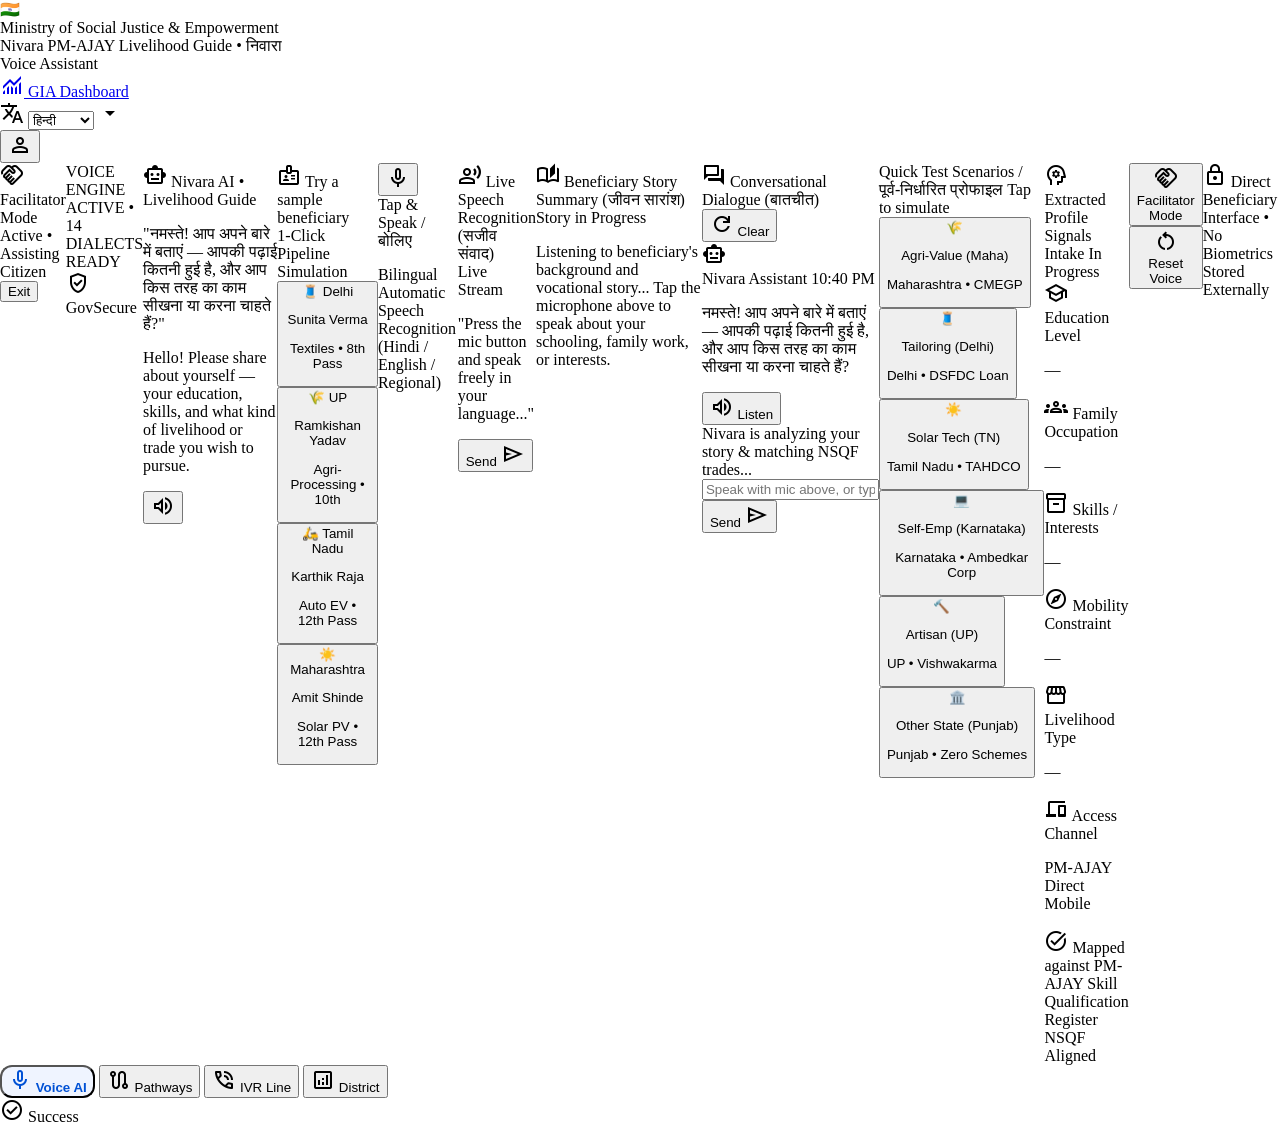
==== commit a9a6a4ca: "Add conversation chat feed, continuous speech recognition without cutoff, live story summary, and re" ====
--- a/static/index.html
+++ b/static/index.html
@@ -288,15 +288,83 @@
         <div class="flex items-center justify-between">
           <div class="flex items-center gap-1.5">
             <span class="material-symbols-outlined text-[18px] text-secondary">record_voice_over</span>
-            <span class="text-xs text-on-surface-variant uppercase tracking-wider font-semibold">Beneficiary Spoken Intake (सजीव संवाद)</span>
+            <span class="text-xs text-on-surface-variant uppercase tracking-wider font-semibold">Live Speech Recognition (सजीव संवाद)</span>
           </div>
           <span id="confidenceTag" class="text-xs text-secondary bg-surface-container px-2 py-0.5 rounded-full font-semibold">Live Stream</span>
         </div>
-        <div class="bg-surface-container-low rounded-lg p-space-sm">
-          <p id="liveTranscriptText" class="text-sm text-on-surface font-medium leading-relaxed italic">
-            "Press the mic button or choose a sample prompt below to start..."
+        <div class="bg-surface-container-low rounded-lg p-space-sm flex items-center justify-between gap-2">
+          <p id="liveTranscriptText" class="text-sm text-on-surface font-medium leading-relaxed italic flex-1">
+            "Press the mic button and speak freely in your language..."
           </p>
-        </div>
+          <button id="btnManualSubmitUtterance" class="hidden px-3 py-1.5 bg-secondary text-on-secondary rounded-lg text-xs font-bold shadow-sm hover:opacity-90 active:scale-95 transition-all flex items-center gap-1">
+            <span>Send</span>
+            <span class="material-symbols-outlined text-[14px]">send</span>
+          </button>
+        </div>
+      </div>
+
+      <!-- Live Story Summary & Progress Card -->
+      <div class="w-full bg-gradient-to-r from-secondary/5 via-primary-container/10 to-surface-container-low border border-secondary/20 rounded-xl p-space-md shadow-sm space-y-2" id="storySummaryCard">
+        <div class="flex items-center justify-between">
+          <div class="flex items-center gap-2">
+            <span class="material-symbols-outlined text-secondary text-[20px]">auto_stories</span>
+            <span class="text-xs font-bold uppercase tracking-wider text-secondary">Beneficiary Story Summary (जीवन सारांश)</span>
+          </div>
+          <span id="turnCounterBadge" class="text-[11px] font-bold px-2 py-0.5 rounded-full bg-secondary/10 text-secondary border border-secondary/20">Story in Progress</span>
+        </div>
+        <p id="liveStorySummaryText" class="text-xs text-on-surface leading-relaxed font-medium bg-surface-container-lowest/80 p-2.5 rounded-lg border border-secondary/10">
+          Listening to beneficiary's background and vocational story... Tap the microphone above to speak about your schooling, family work, or interests.
+        </p>
+      </div>
+
+      <!-- Conversational Chat Interface (Multi-turn dialogue) -->
+      <div class="w-full bg-surface-container-lowest rounded-xl p-space-md shadow-sm space-y-space-sm">
+        <div class="flex items-center justify-between border-b border-surface-container-high pb-2">
+          <div class="flex items-center gap-2">
+            <span class="material-symbols-outlined text-secondary text-[20px]">forum</span>
+            <span class="text-xs font-bold uppercase tracking-wider text-on-surface">Conversational Dialogue (बातचीत)</span>
+          </div>
+          <button id="btnClearConversation" class="text-[11px] text-on-surface-variant hover:text-error flex items-center gap-1 transition-colors">
+            <span class="material-symbols-outlined text-[14px]">refresh</span>
+            <span>Clear</span>
+          </button>
+        </div>
+
+        <!-- Chat Stream Bubbles -->
+        <div id="conversationThread" class="max-h-[340px] overflow-y-auto space-y-3 p-1 pr-2 flex flex-col scroll-smooth">
+          <!-- Assistant Opening Bubble -->
+          <div class="flex items-start gap-2.5 max-w-[88%] self-start assistant-bubble">
+            <div class="w-7 h-7 rounded-full bg-secondary text-on-secondary flex items-center justify-center flex-shrink-0 text-xs shadow-sm">
+              <span class="material-symbols-outlined text-[16px]">smart_toy</span>
+            </div>
+            <div class="bg-surface-container-low rounded-2xl rounded-tl-sm p-3 text-xs text-on-surface leading-relaxed shadow-sm space-y-1">
+              <p class="font-semibold text-secondary">Nivara Assistant</p>
+              <p id="chatGreetingText">नमस्ते! आप अपने बारे में बताएं — आपकी पढ़ाई कितनी हुई है, और आप किस तरह का काम सीखना या करना चाहते हैं?</p>
+              <button class="chat-bubble-tts text-[11px] text-secondary font-bold inline-flex items-center gap-1 pt-1 hover:underline cursor-pointer" data-text="नमस्ते! आप अपने बारे में बताएं — आपकी पढ़ाई कितनी हुई है, और आप किस तरह का काम सीखना या करना चाहते हैं?">
+                <span class="material-symbols-outlined text-[14px]">volume_up</span>
+                <span>Listen</span>
+              </button>
+            </div>
+          </div>
+        </div>
+
+        <!-- Typing / Analyzing Indicator (Hidden by default) -->
+        <div id="chatTypingIndicator" class="hidden flex items-center gap-2 text-xs text-secondary font-medium px-2 py-1">
+          <span class="flex h-2 w-2 relative">
+            <span class="animate-ping absolute inline-flex h-full w-full rounded-full bg-secondary opacity-75"></span>
+            <span class="relative inline-flex rounded-full h-2 w-2 bg-secondary"></span>
+          </span>
+          <span>Nivara is analyzing your story &amp; matching NSQF trades...</span>
+        </div>
+
+        <!-- Direct Text Input Bar for accessibility & quiet environments -->
+        <form id="chatTextForm" class="flex items-center gap-2 pt-1 border-t border-surface-container-high">
+          <input type="text" id="chatTextInput" placeholder="Speak with mic above, or type your answer here..." class="flex-1 bg-surface-container-low border border-secondary/15 rounded-xl px-3 py-2 text-xs text-on-surface placeholder:text-on-surface-variant focus:outline-none focus:border-secondary transition-all">
+          <button type="submit" id="btnSendTextMessage" class="bg-secondary text-on-secondary hover:bg-secondary/90 active:scale-95 px-3.5 py-2 rounded-xl text-xs font-bold shadow-sm transition-all flex items-center gap-1 flex-shrink-0">
+            <span>Send</span>
+            <span class="material-symbols-outlined text-[15px]">send</span>
+          </button>
+        </form>
       </div>
 
       <!-- 4 One-Tap Scenario Selector Chips -->
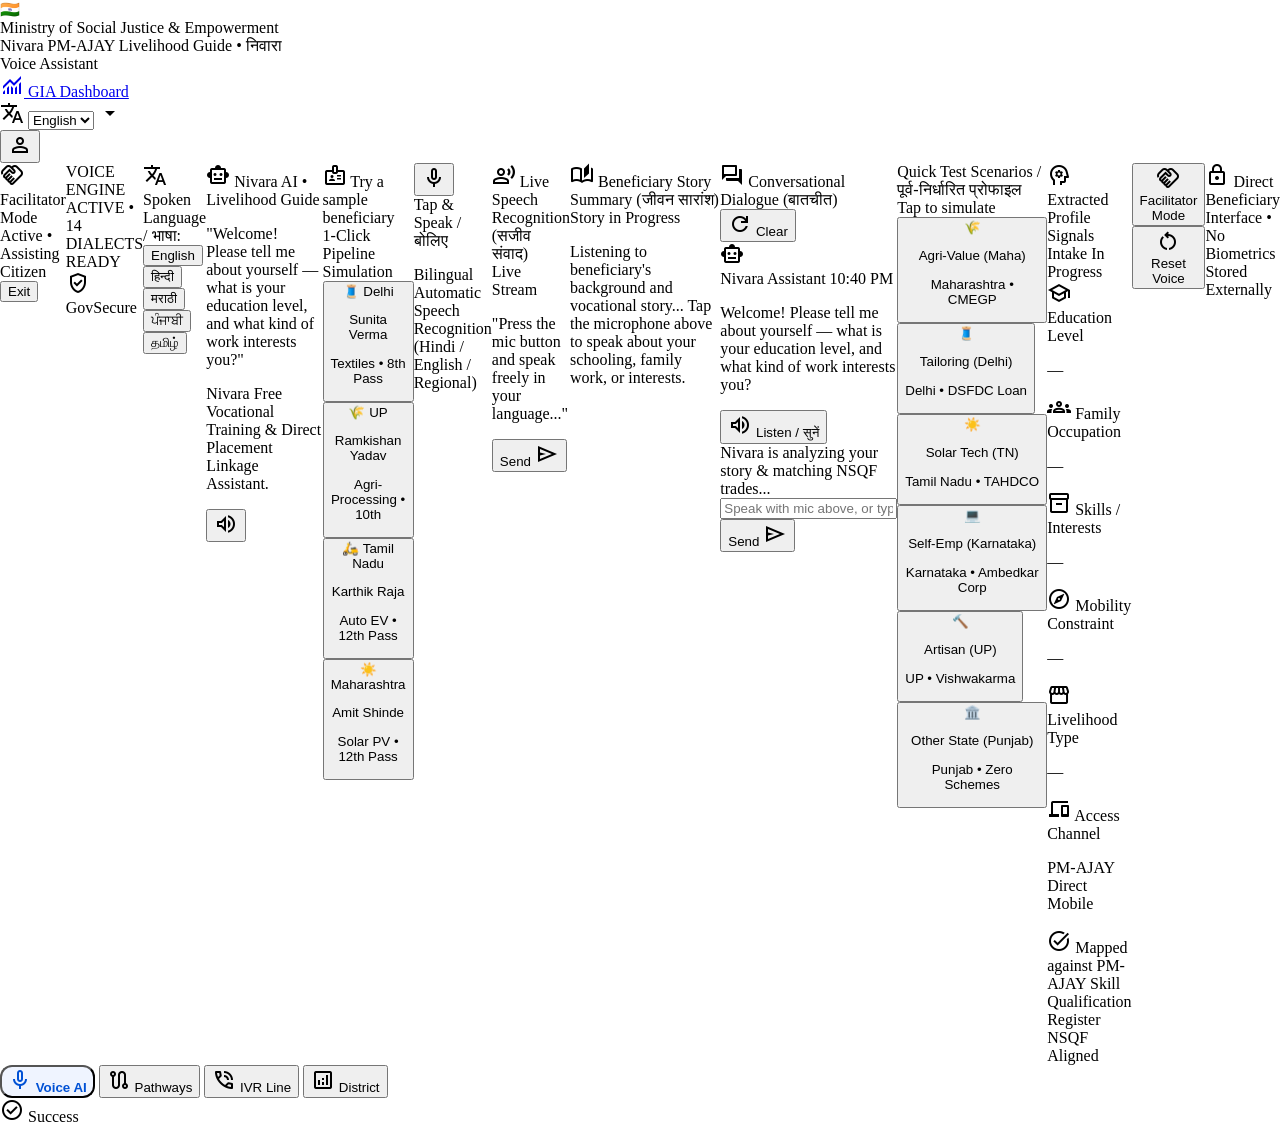
==== commit 3ec2863f: "fix(speech): integrate robust browser speechSynthesis fallback with user-gesture unlocking and langu" ====
--- a/static/index.html
+++ b/static/index.html
@@ -114,8 +114,8 @@
         <div class="relative flex items-center bg-surface-container rounded-full px-2 py-1 shadow-sm border border-secondary/15">
           <span class="material-symbols-outlined text-[18px] text-secondary ml-1">translate</span>
           <select id="langSelect" aria-label="Select Regional Language" class="appearance-none bg-transparent text-xs font-semibold text-on-surface pl-1.5 pr-6 py-0.5 focus:outline-none cursor-pointer">
-            <option value="en">English</option>
-            <option value="hi" selected>हिन्दी</option>
+            <option value="en" selected>English</option>
+            <option value="hi">हिन्दी</option>
             <option value="mr">मराठी</option>
             <option value="pa">ਪੰਜਾਬੀ</option>
             <option value="ta">தமிழ்</option>
@@ -163,6 +163,21 @@
         </div>
       </div>
 
+      <!-- Interactive Spoken Language Switcher Bar -->
+      <div class="w-full flex flex-wrap items-center justify-between gap-2 bg-surface-container-low px-space-md py-2 rounded-xl shadow-xs border border-secondary/15">
+        <div class="flex items-center gap-1.5 text-xs font-bold text-on-surface">
+          <span class="material-symbols-outlined text-[18px] text-secondary">translate</span>
+          <span>Spoken Language / भाषा:</span>
+        </div>
+        <div class="flex items-center gap-1.5 flex-wrap" id="langPills">
+          <button type="button" data-lang="en" class="lang-pill active text-xs font-bold px-3 py-1 rounded-full bg-secondary text-on-secondary shadow-sm transition-all cursor-pointer">English</button>
+          <button type="button" data-lang="hi" class="lang-pill text-xs font-semibold px-3 py-1 rounded-full bg-surface-container text-on-surface hover:bg-surface-container-high transition-all cursor-pointer">हिन्दी</button>
+          <button type="button" data-lang="mr" class="lang-pill text-xs font-semibold px-3 py-1 rounded-full bg-surface-container text-on-surface hover:bg-surface-container-high transition-all cursor-pointer">मराठी</button>
+          <button type="button" data-lang="pa" class="lang-pill text-xs font-semibold px-3 py-1 rounded-full bg-surface-container text-on-surface hover:bg-surface-container-high transition-all cursor-pointer">ਪੰਜਾਬੀ</button>
+          <button type="button" data-lang="ta" class="lang-pill text-xs font-semibold px-3 py-1 rounded-full bg-surface-container text-on-surface hover:bg-surface-container-high transition-all cursor-pointer">தமிழ்</button>
+        </div>
+      </div>
+
       <!-- Spoken Prompt Civic Card -->
       <div class="w-full bg-surface-container-lowest rounded-xl p-space-md shadow-sm relative overflow-hidden">
         <div class="absolute top-0 left-0 bottom-0 w-1.5 bg-secondary rounded-l-xl"></div>
@@ -173,10 +188,10 @@
               <span class="text-xs text-on-surface-variant uppercase tracking-wider font-semibold">Nivara AI • Livelihood Guide</span>
             </div>
             <p id="assistantSpeechText" class="font-display font-semibold text-lg text-on-surface leading-snug">
-              "नमस्ते! आप अपने बारे में बताएं — आपकी पढ़ाई कितनी हुई है, और आप किस तरह का काम सीखना या करना चाहते हैं?"
+              "Welcome! Please tell me about yourself — what is your education level, and what kind of work interests you?"
             </p>
             <p id="assistantSpeechSub" class="text-xs text-on-surface-variant pt-0.5">
-              Hello! Please share about yourself — your education, skills, and what kind of livelihood or trade you wish to pursue.
+              नमस्ते! अपनी पढ़ाई, कौशल और आप किस तरह का काम सीखना चाहते हैं, उसके बारे में बताएं।
             </p>
           </div>
           <button id="btnReplayAudio" aria-label="Play Spoken Audio" class="flex-shrink-0 flex items-center justify-center w-11 h-11 rounded-full bg-surface-container hover:bg-secondary-container hover:text-on-secondary-container text-secondary transition-all active:scale-95 shadow-sm" title="Listen to prompt">
@@ -339,10 +354,10 @@
             </div>
             <div class="bg-surface-container-low rounded-2xl rounded-tl-sm p-3 text-xs text-on-surface leading-relaxed shadow-sm space-y-1">
               <p class="font-semibold text-secondary">Nivara Assistant</p>
-              <p id="chatGreetingText">नमस्ते! आप अपने बारे में बताएं — आपकी पढ़ाई कितनी हुई है, और आप किस तरह का काम सीखना या करना चाहते हैं?</p>
-              <button class="chat-bubble-tts text-[11px] text-secondary font-bold inline-flex items-center gap-1 pt-1 hover:underline cursor-pointer" data-text="नमस्ते! आप अपने बारे में बताएं — आपकी पढ़ाई कितनी हुई है, और आप किस तरह का काम सीखना या करना चाहते हैं?">
-                <span class="material-symbols-outlined text-[14px]">volume_up</span>
-                <span>Listen</span>
+              <p id="chatGreetingText">Welcome! Please tell me about yourself — what is your education level, and what kind of work interests you?</p>
+              <button id="initialBubbleListenBtn" class="chat-bubble-tts text-[11px] text-secondary font-bold inline-flex items-center gap-1.5 px-2.5 py-1 rounded-full bg-secondary/10 hover:bg-secondary/20 transition-all cursor-pointer mt-1">
+                <span class="material-symbols-outlined text-[15px]">volume_up</span>
+                <span>Listen / सुनें</span>
               </button>
             </div>
           </div>
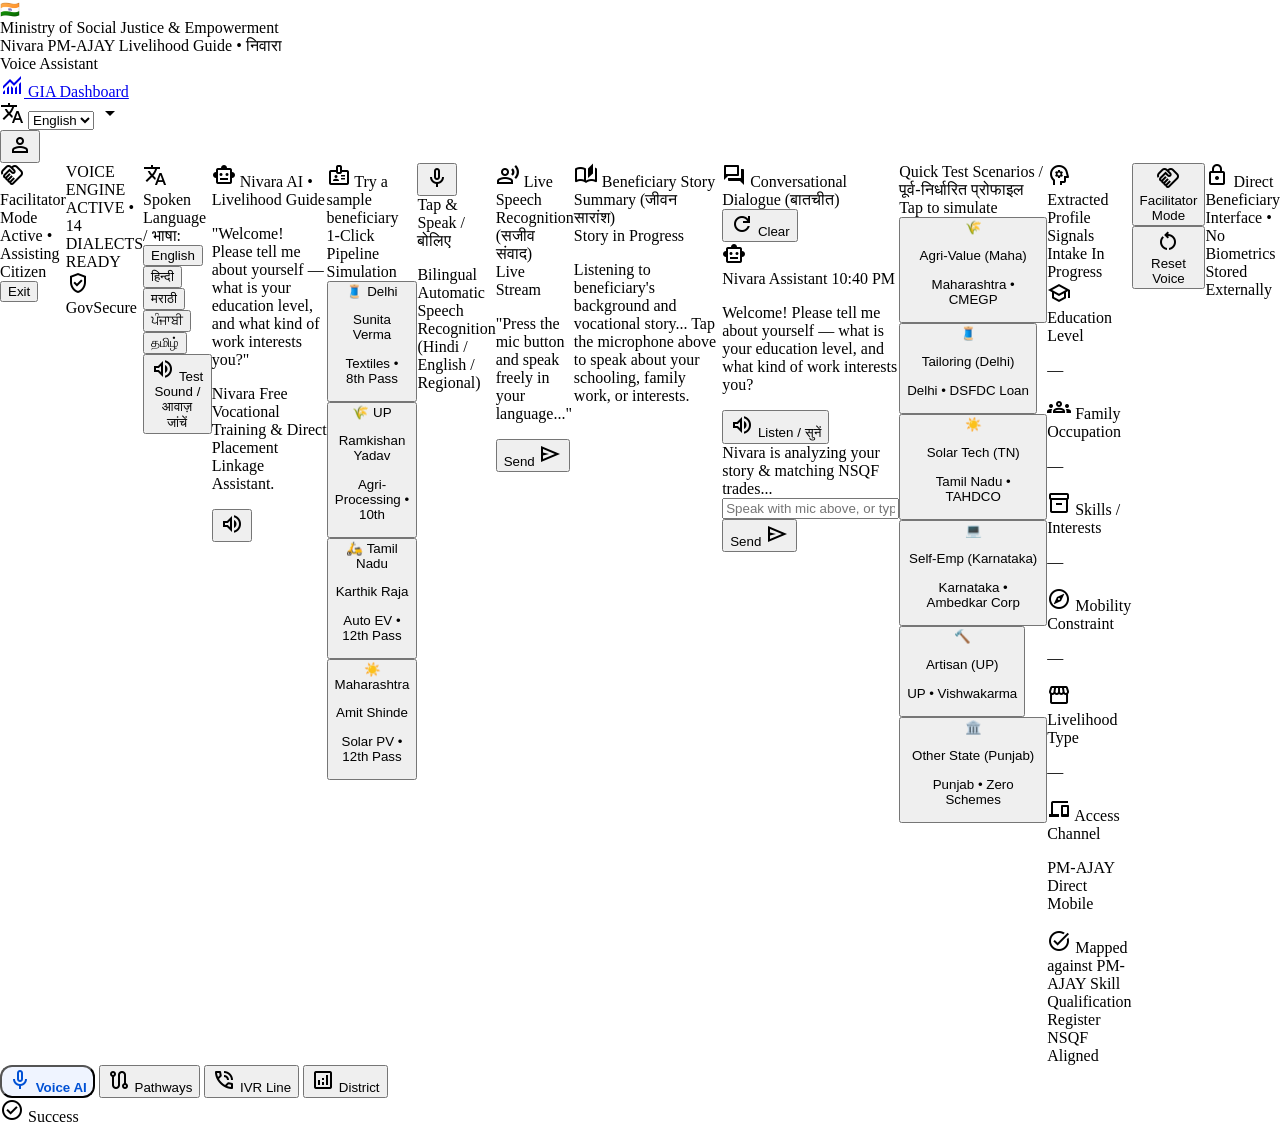
==== commit 1b790ff5: "fix(tts): eliminate queue-blocking empty utterance, add Web Audio chime, and add Test Sound button" ====
--- a/static/index.html
+++ b/static/index.html
@@ -175,6 +175,10 @@
           <button type="button" data-lang="mr" class="lang-pill text-xs font-semibold px-3 py-1 rounded-full bg-surface-container text-on-surface hover:bg-surface-container-high transition-all cursor-pointer">मराठी</button>
           <button type="button" data-lang="pa" class="lang-pill text-xs font-semibold px-3 py-1 rounded-full bg-surface-container text-on-surface hover:bg-surface-container-high transition-all cursor-pointer">ਪੰਜਾਬੀ</button>
           <button type="button" data-lang="ta" class="lang-pill text-xs font-semibold px-3 py-1 rounded-full bg-surface-container text-on-surface hover:bg-surface-container-high transition-all cursor-pointer">தமிழ்</button>
+          <button type="button" id="btnTestAudioOutput" class="text-xs font-bold px-3 py-1 rounded-full bg-secondary/10 hover:bg-secondary/20 text-secondary border border-secondary/25 transition-all cursor-pointer inline-flex items-center gap-1 ml-1" title="Click to test voice output in your browser">
+            <span class="material-symbols-outlined text-[15px]">volume_up</span>
+            <span>Test Sound / आवाज़ जांचें</span>
+          </button>
         </div>
       </div>
 
@@ -1295,6 +1299,6 @@
     <span class="text-xs font-medium flex-1" id="toastMessage">Success</span>
   </div>
 
-  <script src="/static/app.js"></script>
+  <script src="/static/app.js?v=2.2"></script>
 </body>
 </html>
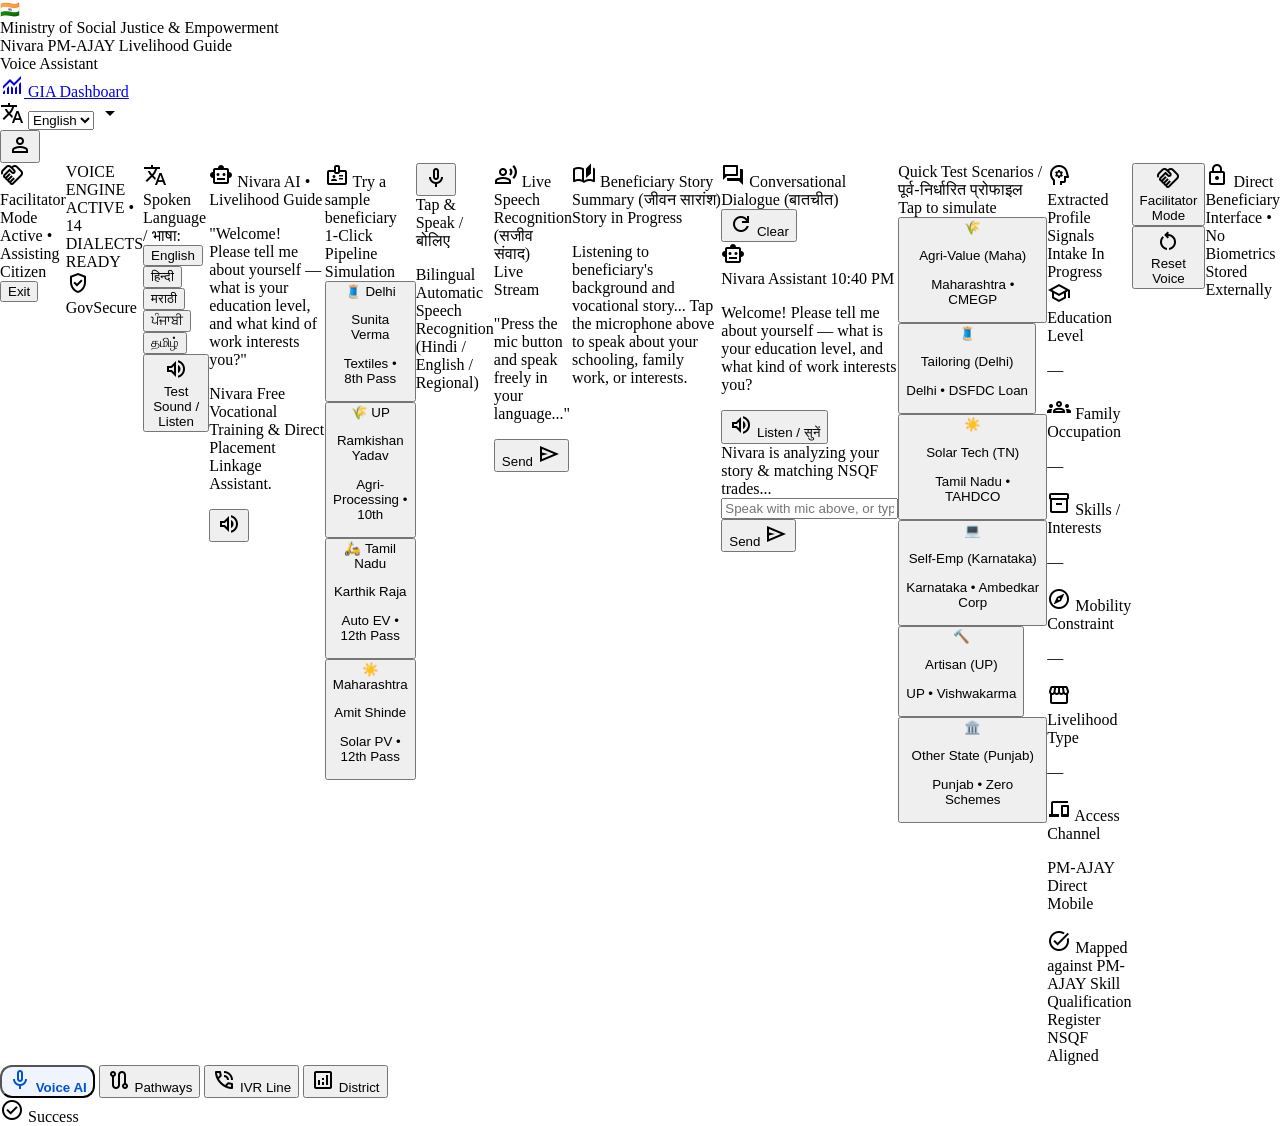
==== commit c32ee91d: "feat(tts): server-side TTS endpoint with base64 audio in session/start" ====
--- a/static/index.html
+++ b/static/index.html
@@ -96,10 +96,10 @@
           🇮🇳
         </div>
         <div class="flex flex-col min-w-0">
-          <span class="text-[11px] uppercase tracking-wider text-on-surface-variant truncate font-semibold">Ministry of Social Justice &amp; Empowerment</span>
+          <span class="text-[11px] uppercase tracking-wider text-on-surface-variant truncate font-semibold" id="ministryHeaderTitle">Ministry of Social Justice &amp; Empowerment</span>
           <div class="flex items-baseline gap-space-xs">
             <span class="font-display font-bold text-lg text-on-surface truncate">Nivara</span>
-            <span class="text-[11px] text-on-surface-variant hidden sm:inline">PM-AJAY Livelihood Guide • निवारा</span>
+            <span class="text-[11px] text-on-surface-variant hidden sm:inline" id="nivaraSubtitle">PM-AJAY Livelihood Guide • निवारा</span>
           </div>
           <span class="text-xs text-secondary font-semibold" id="headerActiveViewTitle">Voice Assistant</span>
         </div>
@@ -109,7 +109,7 @@
       <div class="flex items-center gap-space-sm flex-shrink-0">
         <a href="/dashboard" class="flex items-center gap-1 bg-surface-container hover:bg-surface-container-high text-secondary text-xs font-bold px-2.5 py-1.5 rounded-full border border-secondary/20 shadow-sm transition-all" title="GIA Coordination Dashboard">
           <span class="material-symbols-outlined text-[16px]">monitoring</span>
-          <span class="hidden sm:inline">GIA Dashboard</span>
+          <span class="hidden sm:inline" id="giaDashboardLinkText">GIA Dashboard</span>
         </a>
         <div class="relative flex items-center bg-surface-container rounded-full px-2 py-1 shadow-sm border border-secondary/15">
           <span class="material-symbols-outlined text-[18px] text-secondary ml-1">translate</span>
@@ -167,7 +167,7 @@
       <div class="w-full flex flex-wrap items-center justify-between gap-2 bg-surface-container-low px-space-md py-2 rounded-xl shadow-xs border border-secondary/15">
         <div class="flex items-center gap-1.5 text-xs font-bold text-on-surface">
           <span class="material-symbols-outlined text-[18px] text-secondary">translate</span>
-          <span>Spoken Language / भाषा:</span>
+          <span id="spokenLangLabel">Spoken Language / भाषा:</span>
         </div>
         <div class="flex items-center gap-1.5 flex-wrap" id="langPills">
           <button type="button" data-lang="en" class="lang-pill active text-xs font-bold px-3 py-1 rounded-full bg-secondary text-on-secondary shadow-sm transition-all cursor-pointer">English</button>
@@ -177,7 +177,7 @@
           <button type="button" data-lang="ta" class="lang-pill text-xs font-semibold px-3 py-1 rounded-full bg-surface-container text-on-surface hover:bg-surface-container-high transition-all cursor-pointer">தமிழ்</button>
           <button type="button" id="btnTestAudioOutput" class="text-xs font-bold px-3 py-1 rounded-full bg-secondary/10 hover:bg-secondary/20 text-secondary border border-secondary/25 transition-all cursor-pointer inline-flex items-center gap-1 ml-1" title="Click to test voice output in your browser">
             <span class="material-symbols-outlined text-[15px]">volume_up</span>
-            <span>Test Sound / आवाज़ जांचें</span>
+            <span id="testSoundBtnText">Test Sound / आवाज़ जांचें</span>
           </button>
         </div>
       </div>
@@ -189,7 +189,7 @@
           <div class="flex-1 space-y-space-xs">
             <div class="flex items-center gap-1.5">
               <span class="material-symbols-outlined text-secondary text-[18px]">smart_toy</span>
-              <span class="text-xs text-on-surface-variant uppercase tracking-wider font-semibold">Nivara AI • Livelihood Guide</span>
+              <span class="text-xs text-on-surface-variant uppercase tracking-wider font-semibold" id="assistantGuideBadge">Nivara AI • Livelihood Guide</span>
             </div>
             <p id="assistantSpeechText" class="font-display font-semibold text-lg text-on-surface leading-snug">
               "Welcome! Please tell me about yourself — what is your education level, and what kind of work interests you?"
@@ -209,9 +209,9 @@
         <div class="flex items-center justify-between px-0.5">
           <div class="flex items-center gap-1.5">
             <span class="material-symbols-outlined text-[18px] text-secondary">badge</span>
-            <span class="text-xs text-on-surface uppercase tracking-wider font-bold">Try a sample beneficiary</span>
-          </div>
-          <span class="text-[11px] text-secondary font-medium">1-Click Pipeline Simulation</span>
+            <span class="text-xs text-on-surface uppercase tracking-wider font-bold" id="demoBeneficiaryHeading">Try a sample beneficiary</span>
+          </div>
+          <span class="text-[11px] text-secondary font-medium" id="demoBeneficiarySubheading">1-Click Pipeline Simulation</span>
         </div>
         <div class="grid grid-cols-2 md:grid-cols-4 gap-space-xs" id="demoBeneficiaryRow">
           <!-- Beneficiary 1: Textiles / Delhi -->
@@ -287,7 +287,7 @@
             <span class="inline-block w-2 h-2 rounded-full bg-secondary animate-pulse"></span>
             <span class="font-display font-bold text-base text-on-surface" id="micLabel">Tap &amp; Speak / बोलिए</span>
           </div>
-          <p class="text-xs text-on-surface-variant mt-0.5 font-medium">Bilingual Automatic Speech Recognition (Hindi / English / Regional)</p>
+          <p class="text-xs text-on-surface-variant mt-0.5 font-medium" id="micSubtext">Bilingual Automatic Speech Recognition (Hindi / English / Regional)</p>
         </div>
 
         <!-- Dynamic 7-Bar Audio Waveform -->
@@ -307,7 +307,7 @@
         <div class="flex items-center justify-between">
           <div class="flex items-center gap-1.5">
             <span class="material-symbols-outlined text-[18px] text-secondary">record_voice_over</span>
-            <span class="text-xs text-on-surface-variant uppercase tracking-wider font-semibold">Live Speech Recognition (सजीव संवाद)</span>
+            <span class="text-xs text-on-surface-variant uppercase tracking-wider font-semibold" id="liveTranscriptHeading">Live Speech Recognition (सजीव संवाद)</span>
           </div>
           <span id="confidenceTag" class="text-xs text-secondary bg-surface-container px-2 py-0.5 rounded-full font-semibold">Live Stream</span>
         </div>
@@ -316,7 +316,7 @@
             "Press the mic button and speak freely in your language..."
           </p>
           <button id="btnManualSubmitUtterance" class="hidden px-3 py-1.5 bg-secondary text-on-secondary rounded-lg text-xs font-bold shadow-sm hover:opacity-90 active:scale-95 transition-all flex items-center gap-1">
-            <span>Send</span>
+            <span id="btnManualSubmitUtteranceText">Send</span>
             <span class="material-symbols-outlined text-[14px]">send</span>
           </button>
         </div>
@@ -327,7 +327,7 @@
         <div class="flex items-center justify-between">
           <div class="flex items-center gap-2">
             <span class="material-symbols-outlined text-secondary text-[20px]">auto_stories</span>
-            <span class="text-xs font-bold uppercase tracking-wider text-secondary">Beneficiary Story Summary (जीवन सारांश)</span>
+            <span class="text-xs font-bold uppercase tracking-wider text-secondary" id="storySummaryHeading">Beneficiary Story Summary (जीवन सारांश)</span>
           </div>
           <span id="turnCounterBadge" class="text-[11px] font-bold px-2 py-0.5 rounded-full bg-secondary/10 text-secondary border border-secondary/20">Story in Progress</span>
         </div>
@@ -341,11 +341,11 @@
         <div class="flex items-center justify-between border-b border-surface-container-high pb-2">
           <div class="flex items-center gap-2">
             <span class="material-symbols-outlined text-secondary text-[20px]">forum</span>
-            <span class="text-xs font-bold uppercase tracking-wider text-on-surface">Conversational Dialogue (बातचीत)</span>
+            <span class="text-xs font-bold uppercase tracking-wider text-on-surface" id="dialogueSectionHeading">Conversational Dialogue (बातचीत)</span>
           </div>
           <button id="btnClearConversation" class="text-[11px] text-on-surface-variant hover:text-error flex items-center gap-1 transition-colors">
             <span class="material-symbols-outlined text-[14px]">refresh</span>
-            <span>Clear</span>
+            <span id="btnClearConversationText">Clear</span>
           </button>
         </div>
 
@@ -357,11 +357,11 @@
               <span class="material-symbols-outlined text-[16px]">smart_toy</span>
             </div>
             <div class="bg-surface-container-low rounded-2xl rounded-tl-sm p-3 text-xs text-on-surface leading-relaxed shadow-sm space-y-1">
-              <p class="font-semibold text-secondary">Nivara Assistant</p>
+              <p class="font-semibold text-secondary" id="assistantSenderName">Nivara Assistant</p>
               <p id="chatGreetingText">Welcome! Please tell me about yourself — what is your education level, and what kind of work interests you?</p>
               <button id="initialBubbleListenBtn" class="chat-bubble-tts text-[11px] text-secondary font-bold inline-flex items-center gap-1.5 px-2.5 py-1 rounded-full bg-secondary/10 hover:bg-secondary/20 transition-all cursor-pointer mt-1">
                 <span class="material-symbols-outlined text-[15px]">volume_up</span>
-                <span>Listen / सुनें</span>
+                <span id="initialBubbleListenText">Listen / सुनें</span>
               </button>
             </div>
           </div>
@@ -373,14 +373,14 @@
             <span class="animate-ping absolute inline-flex h-full w-full rounded-full bg-secondary opacity-75"></span>
             <span class="relative inline-flex rounded-full h-2 w-2 bg-secondary"></span>
           </span>
-          <span>Nivara is analyzing your story &amp; matching NSQF trades...</span>
+          <span id="chatTypingText">Nivara is analyzing your story &amp; matching NSQF trades...</span>
         </div>
 
         <!-- Direct Text Input Bar for accessibility & quiet environments -->
         <form id="chatTextForm" class="flex items-center gap-2 pt-1 border-t border-surface-container-high">
           <input type="text" id="chatTextInput" placeholder="Speak with mic above, or type your answer here..." class="flex-1 bg-surface-container-low border border-secondary/15 rounded-xl px-3 py-2 text-xs text-on-surface placeholder:text-on-surface-variant focus:outline-none focus:border-secondary transition-all">
           <button type="submit" id="btnSendTextMessage" class="bg-secondary text-on-secondary hover:bg-secondary/90 active:scale-95 px-3.5 py-2 rounded-xl text-xs font-bold shadow-sm transition-all flex items-center gap-1 flex-shrink-0">
-            <span>Send</span>
+            <span id="btnSendTextMessageText">Send</span>
             <span class="material-symbols-outlined text-[15px]">send</span>
           </button>
         </form>
@@ -389,8 +389,8 @@
       <!-- 4 One-Tap Scenario Selector Chips -->
       <div class="w-full space-y-space-xs">
         <div class="flex items-center justify-between px-0.5">
-          <span class="text-xs text-on-surface-variant uppercase tracking-wider font-semibold">Quick Test Scenarios / पूर्व-निर्धारित प्रोफाइल</span>
-          <span class="text-xs text-secondary font-medium">Tap to simulate</span>
+          <span class="text-xs text-on-surface-variant uppercase tracking-wider font-semibold" id="quickScenariosHeading">Quick Test Scenarios / पूर्व-निर्धारित प्रोफाइल</span>
+          <span class="text-xs text-secondary font-medium" id="quickScenariosSubheading">Tap to simulate</span>
         </div>
         <div class="grid grid-cols-2 gap-space-xs" id="demoChipsContainer">
           <!-- Dynamically populated or static chips -->
@@ -444,7 +444,7 @@
         <div class="flex items-center justify-between">
           <div class="flex items-center gap-1.5">
             <span class="material-symbols-outlined text-[20px] text-secondary">psychology</span>
-            <span class="font-display font-semibold text-base text-on-surface">Extracted Profile Signals</span>
+            <span class="font-display font-semibold text-base text-on-surface" id="profileSignalsHeading">Extracted Profile Signals</span>
           </div>
           <span id="signalsBadge" class="text-xs bg-surface-container px-2 py-0.5 rounded-full text-on-surface-variant font-semibold">Intake In Progress</span>
         </div>
@@ -453,7 +453,7 @@
           <div class="bg-surface-container-low rounded-lg p-space-sm flex flex-col justify-between">
             <div class="flex items-center gap-1.5 text-on-surface-variant mb-1">
               <span class="material-symbols-outlined text-[16px] text-secondary">school</span>
-              <span class="text-[11px] font-semibold">Education Level</span>
+              <span class="text-[11px] font-semibold" id="sigLabelEdu">Education Level</span>
             </div>
             <p class="text-xs text-on-surface font-bold truncate" id="sigEducation">—</p>
           </div>
@@ -461,7 +461,7 @@
           <div class="bg-surface-container-low rounded-lg p-space-sm flex flex-col justify-between">
             <div class="flex items-center gap-1.5 text-on-surface-variant mb-1">
               <span class="material-symbols-outlined text-[16px] text-secondary">groups</span>
-              <span class="text-[11px] font-semibold">Family Occupation</span>
+              <span class="text-[11px] font-semibold" id="sigLabelFamily">Family Occupation</span>
             </div>
             <p class="text-xs text-on-surface font-bold truncate" id="sigFamilyOcc">—</p>
           </div>
@@ -469,7 +469,7 @@
           <div class="bg-surface-container-low rounded-lg p-space-sm flex flex-col justify-between">
             <div class="flex items-center gap-1.5 text-on-surface-variant mb-1">
               <span class="material-symbols-outlined text-[16px] text-secondary">inventory_2</span>
-              <span class="text-[11px] font-semibold">Skills / Interests</span>
+              <span class="text-[11px] font-semibold" id="sigLabelSkills">Skills / Interests</span>
             </div>
             <p class="text-xs text-on-surface font-bold truncate" id="sigSkills">—</p>
           </div>
@@ -477,7 +477,7 @@
           <div class="bg-surface-container-low rounded-lg p-space-sm flex flex-col justify-between">
             <div class="flex items-center gap-1.5 text-on-surface-variant mb-1">
               <span class="material-symbols-outlined text-[16px] text-secondary">explore</span>
-              <span class="text-[11px] font-semibold">Mobility Constraint</span>
+              <span class="text-[11px] font-semibold" id="sigLabelMobility">Mobility Constraint</span>
             </div>
             <p class="text-xs text-on-surface font-bold truncate" id="sigMobility">—</p>
           </div>
@@ -485,7 +485,7 @@
           <div class="bg-surface-container-low rounded-lg p-space-sm flex flex-col justify-between">
             <div class="flex items-center gap-1.5 text-on-surface-variant mb-1">
               <span class="material-symbols-outlined text-[16px] text-secondary">storefront</span>
-              <span class="text-[11px] font-semibold">Livelihood Type</span>
+              <span class="text-[11px] font-semibold" id="sigLabelPref">Livelihood Type</span>
             </div>
             <p class="text-xs text-on-surface font-bold truncate" id="sigPref">—</p>
           </div>
@@ -493,7 +493,7 @@
           <div class="bg-surface-container-low rounded-lg p-space-sm flex flex-col justify-between">
             <div class="flex items-center gap-1.5 text-on-surface-variant mb-1">
               <span class="material-symbols-outlined text-[16px] text-secondary">devices</span>
-              <span class="text-[11px] font-semibold">Access Channel</span>
+              <span class="text-[11px] font-semibold" id="sigLabelChannel">Access Channel</span>
             </div>
             <p class="text-xs text-on-surface font-bold truncate" id="sigEntryMode">Smartphone (App)</p>
           </div>
@@ -502,7 +502,7 @@
         <div class="flex items-center justify-between pt-1">
           <div class="flex items-center gap-1.5">
             <span class="material-symbols-outlined text-[16px] text-secondary">task_alt</span>
-            <span class="text-xs text-on-surface-variant font-medium">Mapped against PM-AJAY Skill Qualification Register</span>
+            <span class="text-xs text-on-surface-variant font-medium" id="skillRegisterStripText">Mapped against PM-AJAY Skill Qualification Register</span>
           </div>
           <span id="matchConfidenceBadge" class="text-xs text-secondary font-bold">NSQF Aligned</span>
         </div>
@@ -512,11 +512,11 @@
       <div class="w-full flex items-center gap-space-xs pt-1">
         <button id="btnStartFacilitator" class="flex-1 bg-surface-container hover:bg-surface-container-high text-on-surface py-space-sm px-space-md rounded-lg flex items-center justify-center gap-1.5 active:scale-95 transition-all shadow-sm">
           <span class="material-symbols-outlined text-[20px] text-secondary">handshake</span>
-          <span class="text-xs font-bold truncate">Facilitator Mode</span>
+          <span class="text-xs font-bold truncate" id="btnStartFacilitatorText">Facilitator Mode</span>
         </button>
         <button id="btnResetSession" class="flex-1 bg-surface-container-lowest hover:bg-surface-container text-on-surface-variant hover:text-on-surface py-space-sm px-space-md rounded-lg flex items-center justify-center gap-1.5 active:scale-95 transition-all shadow-sm">
           <span class="material-symbols-outlined text-[20px]">restart_alt</span>
-          <span class="text-xs font-bold truncate">Reset Voice</span>
+          <span class="text-xs font-bold truncate" id="btnResetSessionText">Reset Voice</span>
         </button>
       </div>
 
@@ -1274,19 +1274,19 @@
     <div class="h-16 px-space-xs flex items-center justify-around">
       <button class="nav-tab active flex flex-col items-center justify-center min-w-[68px] h-12 px-2 transition-all" data-view="viewVoiceApp" data-title="Voice Assistant">
         <span class="material-symbols-outlined text-[24px]">mic</span>
-        <span class="text-[11px] font-semibold mt-0.5">Voice AI</span>
+        <span class="text-[11px] font-semibold mt-0.5" id="navLabelVoice">Voice AI</span>
       </button>
       <button class="nav-tab flex flex-col items-center justify-center min-w-[68px] h-12 px-2 text-on-surface-variant transition-all" data-view="viewRoadmap" data-title="Roadmap &amp; Skills">
         <span class="material-symbols-outlined text-[24px]">route</span>
-        <span class="text-[11px] font-semibold mt-0.5">Pathways</span>
+        <span class="text-[11px] font-semibold mt-0.5" id="navLabelRoadmap">Pathways</span>
       </button>
       <button class="nav-tab flex flex-col items-center justify-center min-w-[68px] h-12 px-2 text-on-surface-variant transition-all" data-view="viewIvr" data-title="IVR Line">
         <span class="material-symbols-outlined text-[24px]">phone_in_talk</span>
-        <span class="text-[11px] font-semibold mt-0.5">IVR Line</span>
+        <span class="text-[11px] font-semibold mt-0.5" id="navLabelIvr">IVR Line</span>
       </button>
       <button class="nav-tab flex flex-col items-center justify-center min-w-[68px] h-12 px-2 text-on-surface-variant transition-all" data-view="viewAdmin" data-title="District Admin">
         <span class="material-symbols-outlined text-[24px]">analytics</span>
-        <span class="text-[11px] font-semibold mt-0.5">District</span>
+        <span class="text-[11px] font-semibold mt-0.5" id="navLabelAdmin">District</span>
       </button>
     </div>
   </nav>
@@ -1299,6 +1299,6 @@
     <span class="text-xs font-medium flex-1" id="toastMessage">Success</span>
   </div>
 
-  <script src="/static/app.js?v=2.2"></script>
+  <script src="/static/app.js?v=2.3"></script>
 </body>
 </html>
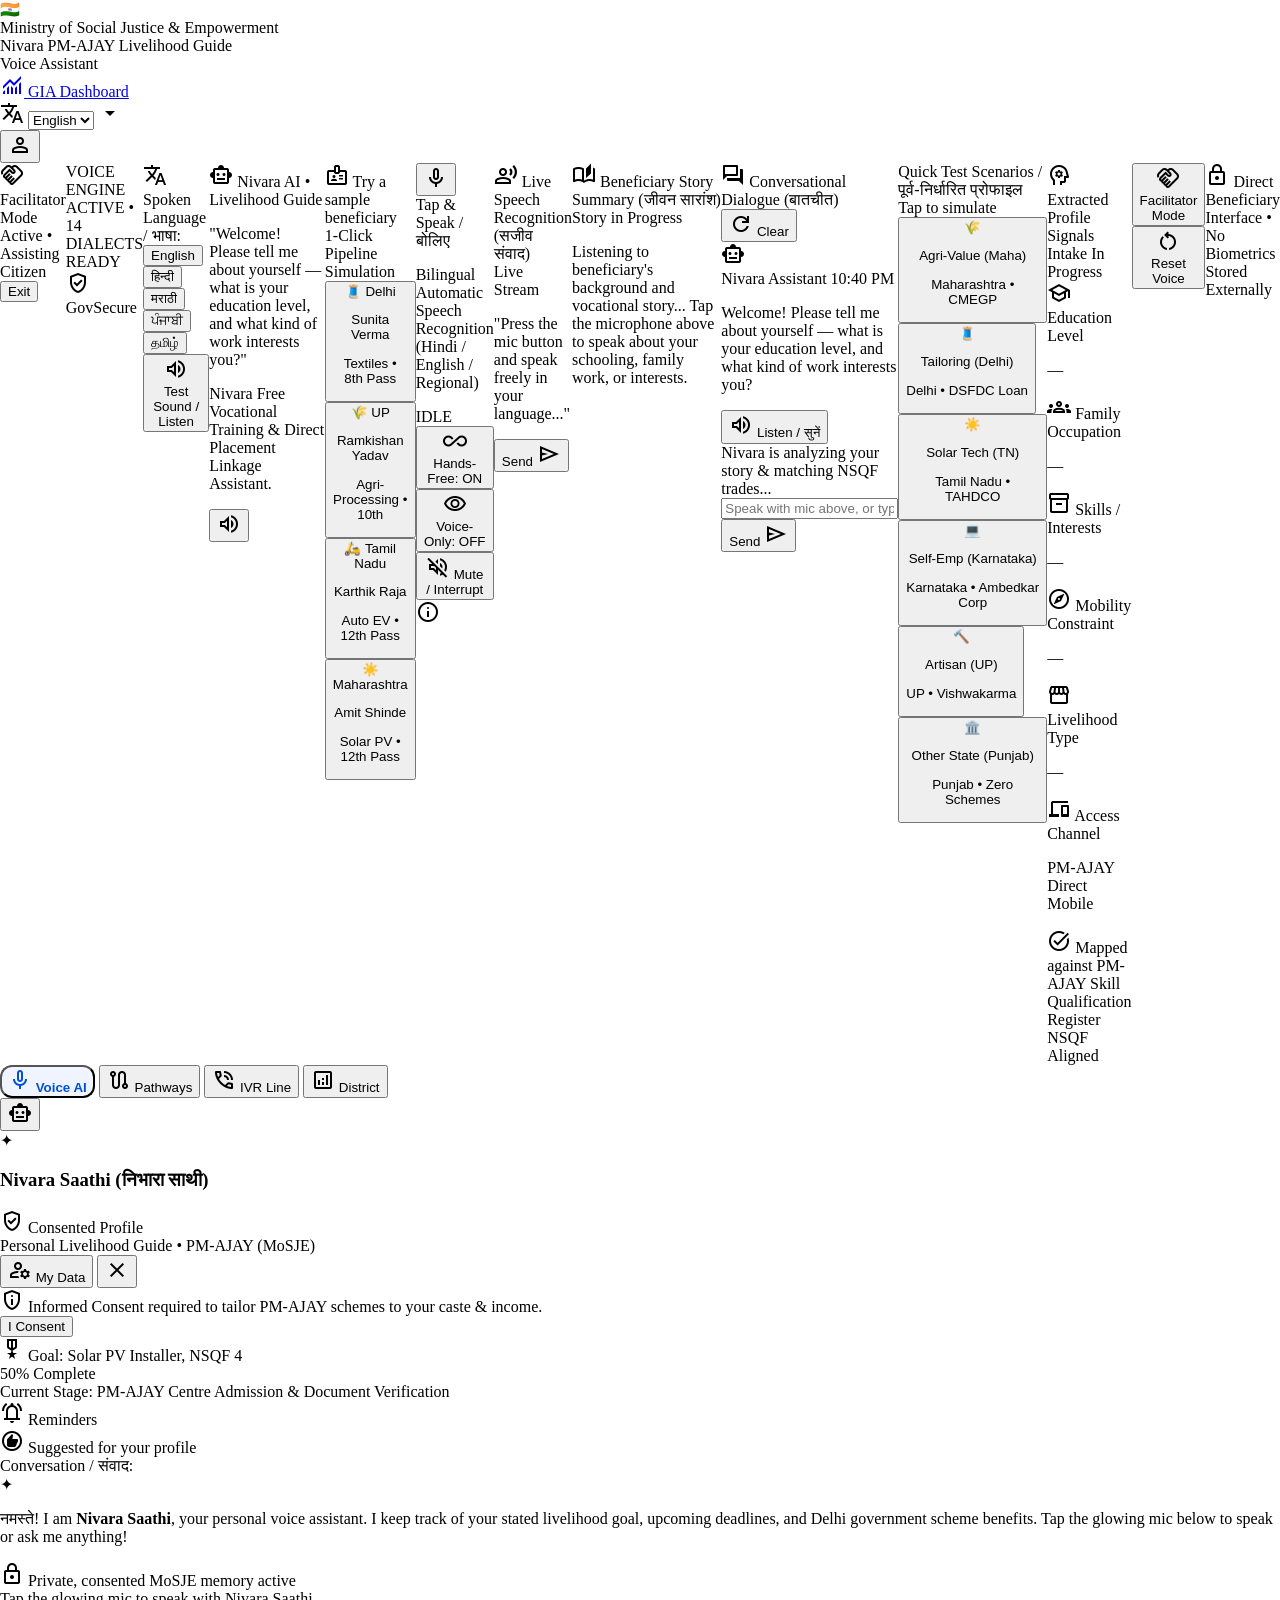
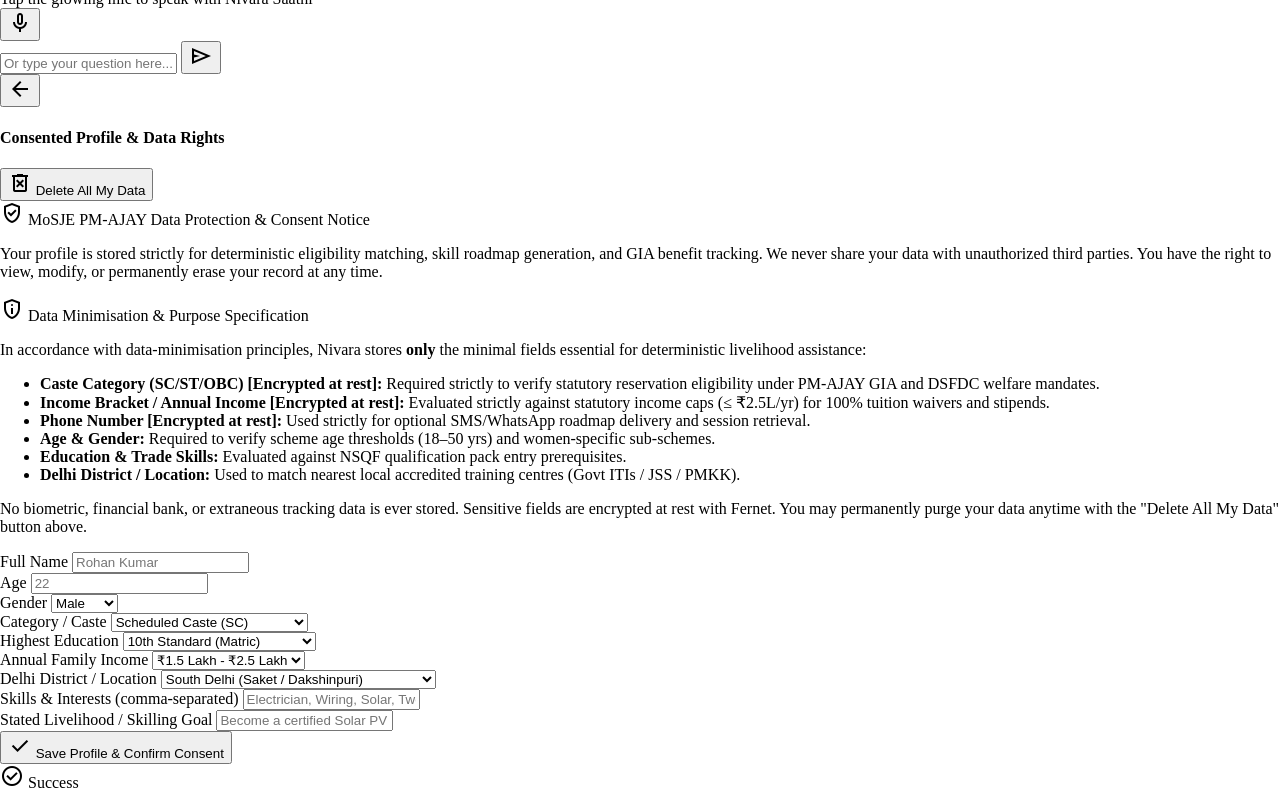
==== commit 4b0a666d: "feat: redesign GIA dashboard to match Nivara civic design system and update verified KB schemes" ====
--- a/static/index.html
+++ b/static/index.html
@@ -11,6 +11,7 @@
   <link rel="preconnect" href="https://fonts.gstatic.com" crossorigin=""/>
   <link href="https://fonts.googleapis.com/css2?family=Material+Symbols+Outlined:opsz,wght,FILL,GRAD@20..48,100..700,0..1,-50..200" rel="stylesheet"/>
   <link href="https://fonts.googleapis.com/css2?family=Inter:wght@400;500;600;700&family=Plus+Jakarta+Sans:wght@600;700;800&family=Hind:wght@400;500;600;700&display=swap" rel="stylesheet"/>
+  <link rel="stylesheet" href="/static/theme.css"/>
 
   <!-- Tailwind CSS via CDN -->
   <script src="https://cdn.tailwindcss.com"></script>
@@ -154,7 +155,7 @@
             <span class="relative inline-flex rounded-full h-2.5 w-2.5 bg-secondary"></span>
           </span>
           <span id="statusText" class="text-xs text-secondary font-semibold truncate tracking-wide">
-            VOICE ENGINE ACTIVE • 14 DIALECTS READY
+            VOICE ENGINE: Web Speech API (Chrome recommended) • Indic accuracy varies
           </span>
         </div>
         <div class="flex items-center gap-1 flex-shrink-0">
@@ -287,7 +288,7 @@
             <span class="inline-block w-2 h-2 rounded-full bg-secondary animate-pulse"></span>
             <span class="font-display font-bold text-base text-on-surface" id="micLabel">Tap &amp; Speak / बोलिए</span>
           </div>
-          <p class="text-xs text-on-surface-variant mt-0.5 font-medium" id="micSubtext">Bilingual Automatic Speech Recognition (Hindi / English / Regional)</p>
+          <p class="text-xs text-on-surface-variant mt-0.5 font-medium" id="micSubtext">browser Web Speech API (Chrome recommended, internet required); Indic accuracy varies; Bhashini/Whisper planned</p>
         </div>
 
         <!-- Dynamic 7-Bar Audio Waveform -->
@@ -299,6 +300,32 @@
           <div class="w-1.5 bg-secondary rounded-full transition-all duration-150 h-5 animate-pulse" style="animation-delay: 0.2s"></div>
           <div class="w-1.5 bg-secondary-container rounded-full transition-all duration-150 h-7 animate-pulse" style="animation-delay: 0.35s"></div>
           <div class="w-1.5 bg-secondary rounded-full transition-all duration-150 h-3 animate-pulse" style="animation-delay: 0.05s"></div>
+        </div>
+
+        <!-- Conversational Controls: State Machine Badge, Hands-Free, Voice-Only, Mute -->
+        <div class="flex flex-wrap items-center justify-center gap-2 mt-3 z-10">
+          <div id="voiceStateBadge" class="text-xs px-2.5 py-1 rounded-full font-bold uppercase tracking-wider bg-surface-container-high text-secondary flex items-center gap-1.5 shadow-xs">
+            <span id="voiceStateDot" class="w-2 h-2 rounded-full bg-secondary"></span>
+            <span id="voiceStateText">IDLE</span>
+          </div>
+          <button id="btnToggleHandsFree" class="text-xs px-2.5 py-1 rounded-lg border border-secondary/40 bg-secondary/10 text-secondary font-semibold flex items-center gap-1 hover:bg-secondary/20 transition-all cursor-pointer" title="Automatically resumes listening after Nivara finishes speaking">
+            <span class="material-symbols-outlined text-[16px]">all_inclusive</span>
+            <span id="handsFreeLabel">Hands-Free: ON</span>
+          </button>
+          <button id="btnToggleVoiceOnly" class="text-xs px-2.5 py-1 rounded-lg border border-outline-variant bg-surface-container-lowest/80 text-on-surface-variant font-semibold flex items-center gap-1 hover:bg-surface-container transition-all cursor-pointer" title="Focus entirely on spoken voice, hiding the text feed">
+            <span class="material-symbols-outlined text-[16px]" id="voiceOnlyIcon">visibility</span>
+            <span id="voiceOnlyLabel">Voice-Only: OFF</span>
+          </button>
+          <button id="btnMuteAudio" class="text-xs px-2.5 py-1 rounded-lg border border-error/40 text-error bg-error-container/20 font-semibold flex items-center gap-1 hover:bg-error-container/40 transition-all cursor-pointer hidden" title="Interrupt/Mute speaking audio">
+            <span class="material-symbols-outlined text-[16px]">volume_off</span>
+            <span>Mute / Interrupt</span>
+          </button>
+        </div>
+
+        <!-- Missing Voice Notice Banner -->
+        <div id="voiceNoticeBanner" class="hidden w-full max-w-md bg-amber-500/10 border border-amber-500/30 text-amber-800 dark:text-amber-200 rounded-lg p-2 text-xs flex items-center gap-2 mt-2.5 z-10">
+          <span class="material-symbols-outlined text-[16px] text-amber-600 flex-shrink-0">info</span>
+          <span id="voiceNoticeText" class="leading-tight"></span>
         </div>
       </div>
 
@@ -773,6 +800,95 @@
         </div>
       </div>
 
+      <!-- Conversational Follow-Up Panel (Phase 3) -->
+      <div id="pathwayFollowUpSection" class="bg-surface-container-lowest rounded-2xl p-space-md shadow-sm border border-secondary/15 flex flex-col gap-space-sm mt-3">
+        <div class="flex items-center justify-between flex-wrap gap-2 pb-2 border-b border-border-subtle">
+          <div class="flex items-center gap-2">
+            <div class="w-8 h-8 rounded-full bg-secondary/15 flex items-center justify-center text-secondary">
+              <span class="material-symbols-outlined text-[18px]">forum</span>
+            </div>
+            <div>
+              <h2 class="font-display font-bold text-sm text-on-surface">Pathway Conversational Assistant</h2>
+              <span class="text-[11px] text-on-surface-variant">Ask questions about this recommendation, eligibility, documents, or centres</span>
+            </div>
+          </div>
+          <div class="flex items-center gap-1.5">
+            <span class="inline-flex items-center gap-1 px-2.5 py-0.5 rounded-full text-[10px] font-bold bg-[#ecfdf5] text-[#065f46]">
+              <span class="w-1.5 h-1.5 rounded-full bg-[#10b981] animate-ping"></span>
+              RAG + Memory Active
+            </span>
+            <button id="btnClearPathwayChat" class="text-[11px] text-on-surface-variant hover:text-secondary px-2 py-0.5 rounded border border-border-subtle hover:bg-surface-container transition-colors">
+              Clear
+            </button>
+          </div>
+        </div>
+
+        <!-- Suggested Follow-Up Chips -->
+        <div class="flex flex-col gap-1.5">
+          <span class="text-[11px] uppercase tracking-wider font-semibold text-on-surface-variant">Suggested Follow-ups / त्वरित प्रश्न:</span>
+          <div class="flex flex-wrap gap-1.5" id="pathwaySuggestedChips">
+            <button class="pathway-chip px-3 py-1.5 rounded-full text-xs font-medium bg-surface-container hover:bg-secondary/15 hover:text-secondary border border-border-subtle transition-all active:scale-95 flex items-center gap-1" data-query="Am I eligible for this pathway and related Delhi schemes?">
+              <span class="material-symbols-outlined text-[14px]">how_to_reg</span>
+              <span>Am I eligible? / क्या मैं पात्र हूँ?</span>
+            </button>
+            <button class="pathway-chip px-3 py-1.5 rounded-full text-xs font-medium bg-surface-container hover:bg-secondary/15 hover:text-secondary border border-border-subtle transition-all active:scale-95 flex items-center gap-1" data-query="What documents are needed to apply for this scheme?">
+              <span class="material-symbols-outlined text-[14px]">description</span>
+              <span>Documents needed / ज़रूरी दस्तावेज़</span>
+            </button>
+            <button class="pathway-chip px-3 py-1.5 rounded-full text-xs font-medium bg-surface-container hover:bg-secondary/15 hover:text-secondary border border-border-subtle transition-all active:scale-95 flex items-center gap-1" data-query="Where do I apply in Delhi and what are the exact steps?">
+              <span class="material-symbols-outlined text-[14px]">near_me</span>
+              <span>Where do I apply? / कहाँ आवेदन करें?</span>
+            </button>
+            <button class="pathway-chip px-3 py-1.5 rounded-full text-xs font-medium bg-surface-container hover:bg-secondary/15 hover:text-secondary border border-border-subtle transition-all active:scale-95 flex items-center gap-1" data-query="Which is the nearest ITI or training centre in Delhi for this course?">
+              <span class="material-symbols-outlined text-[14px]">location_on</span>
+              <span>Nearest centre / निकटतम केंद्र</span>
+            </button>
+            <button class="pathway-chip px-3 py-1.5 rounded-full text-xs font-medium bg-surface-container hover:bg-secondary/15 hover:text-secondary border border-border-subtle transition-all active:scale-95 flex items-center gap-1" data-query="Compare this recommendation with other Delhi SC livelihood schemes like Dilli Swarojgar Yojna">
+              <span class="material-symbols-outlined text-[14px]">compare_arrows</span>
+              <span>Compare with another scheme / तुलना करें</span>
+            </button>
+            <button class="pathway-chip px-3 py-1.5 rounded-full text-xs font-medium bg-surface-container hover:bg-secondary/15 hover:text-secondary border border-border-subtle transition-all active:scale-95 flex items-center gap-1" data-query="What is the monthly stipend and toolkit voucher amount?">
+              <span class="material-symbols-outlined text-[14px]">payments</span>
+              <span>Stipend & Loan details / छात्रवृत्ति व ऋण</span>
+            </button>
+          </div>
+        </div>
+
+        <!-- Scrollable Dialogue Stream -->
+        <div id="pathwayDialogueContainer" class="flex flex-col gap-space-sm max-h-[380px] min-h-[140px] overflow-y-auto p-space-sm bg-surface-container-low rounded-xl border border-border-subtle scroll-smooth">
+          <!-- Initial welcome prompt -->
+          <div class="flex items-start gap-2 max-w-[90%]">
+            <div class="w-7 h-7 rounded-full bg-secondary text-on-secondary flex items-center justify-center flex-shrink-0 text-xs font-bold shadow-sm">
+              N
+            </div>
+            <div class="bg-surface-container-lowest text-on-surface p-3 rounded-2xl rounded-tl-sm text-xs shadow-sm border border-border-subtle flex flex-col gap-1.5">
+              <p class="leading-relaxed">
+                Hello! I am your <strong>Nivara Pathway Assistant</strong>. Ask me any follow-up question regarding your recommended trade, eligibility rules, required certificates, or where to enroll in Delhi.
+              </p>
+              <div class="text-[10px] text-on-surface-variant flex items-center gap-1">
+                <span class="material-symbols-outlined text-[12px] text-secondary">verified</span>
+                <span>Grounded strictly in official Delhi MoSJE Knowledge Base</span>
+              </div>
+            </div>
+          </div>
+        </div>
+
+        <!-- Input Bar with Text, Mic Button, and Send -->
+        <div class="flex items-center gap-2 pt-1">
+          <button id="btnPathwayMic" class="w-11 h-11 rounded-xl bg-secondary/10 hover:bg-secondary/20 text-secondary flex items-center justify-center transition-all flex-shrink-0 active:scale-95 border border-secondary/20" title="Tap to Speak with Microphone">
+            <span class="material-symbols-outlined text-[22px]" id="pathwayMicIcon">mic</span>
+          </button>
+          <input type="text" id="inputPathwayFollowUp" placeholder="Ask anything about this pathway, eligibility, documents, or centres..." class="flex-1 bg-surface-container-low text-on-surface text-xs px-3.5 py-3 rounded-xl border border-border-subtle focus:border-secondary focus:outline-none placeholder:text-on-surface-variant/70 shadow-inner"/>
+          <button id="btnSendPathwayFollowUp" class="w-11 h-11 rounded-xl bg-secondary text-on-secondary flex items-center justify-center transition-all flex-shrink-0 active:scale-95 shadow-md hover:bg-secondary-container" title="Send question">
+            <span class="material-symbols-outlined text-[20px]">send</span>
+          </button>
+        </div>
+        <div id="pathwayMicListeningStatus" class="hidden text-xs text-secondary font-semibold flex items-center gap-1.5 px-2 animate-pulse">
+          <span class="w-2 h-2 rounded-full bg-secondary"></span>
+          <span>Listening to your voice... Speak now</span>
+        </div>
+      </div>
+
       <!-- Action Panel -->
       <div class="flex flex-col gap-space-xs mt-2">
         <div class="grid grid-cols-2 gap-space-sm">
@@ -836,134 +952,261 @@
         </div>
       </div>
 
-      <!-- Skeuomorphic Feature Phone Simulator Frame (AJAY-PHONE) -->
-      <div class="flex flex-col items-center">
-        <div class="w-full max-w-[340px] bg-primary-container text-on-primary-container rounded-[36px] p-4 shadow-xl flex flex-col items-center select-none">
-          <!-- Top Speaker Grille & Ashoka Emboss -->
-          <div class="w-full flex items-center justify-between px-3 pt-1 pb-2">
-            <div class="w-2.5 h-2.5 rounded-full bg-[#1e293b]"></div>
-            <div class="flex gap-1.5 px-3 py-1 rounded-full bg-[#0a0f1d]">
-              <div class="w-1.5 h-1.5 rounded-full bg-[#334155]"></div>
-              <div class="w-1.5 h-1.5 rounded-full bg-[#334155]"></div>
-              <div class="w-1.5 h-1.5 rounded-full bg-[#334155]"></div>
-              <div class="w-1.5 h-1.5 rounded-full bg-[#334155]"></div>
-            </div>
-            <span class="text-[10px] text-primary-fixed-dim uppercase tracking-widest font-bold">NIVARA-PHONE</span>
-          </div>
-
-          <!-- Monochromatic Retro LCD Display Screen -->
-          <div id="retroScreen" class="w-full bg-[#95a88d] text-[#122013] rounded-2xl p-3 shadow-inner font-mono flex flex-col justify-between min-h-[175px] transition-colors duration-300">
-            <!-- Status Bar -->
-            <div class="flex items-center justify-between text-[11px] pb-1 border-b border-[#7b8d73] font-bold">
-              <div class="flex items-center gap-1">
-                <span>📶 BSNL 4G</span>
-                <span class="text-[9px] bg-[#82967a] px-1 rounded">2G/IVR</span>
-              </div>
-              <span id="lcdTime">12:30 PM</span>
-              <div class="flex items-center gap-1">
-                <span>🔋100%</span>
-              </div>
-            </div>
-
-            <!-- Dynamic Screen Content -->
-            <div class="py-2 flex flex-col gap-1 min-h-[96px] justify-center">
+      <!-- Main Grid: Feature Phone (Left) + Live Transcript & Telemetry Panel (Right) -->
+      <div class="grid grid-cols-1 lg:grid-cols-12 gap-6 items-start w-full">
+        
+        <!-- LEFT COLUMN: Skeuomorphic Feature Phone (AJAY-PHONE / NIVARA-PHONE) -->
+        <div class="lg:col-span-5 flex flex-col items-center">
+          <div class="w-full max-w-[340px] bg-primary-container text-on-primary-container rounded-[36px] p-4 shadow-2xl flex flex-col items-center select-none border border-slate-700/50">
+            <!-- Top Speaker Grille & Ashoka Emboss -->
+            <div class="w-full flex items-center justify-between px-3 pt-1 pb-2">
+              <div class="w-2.5 h-2.5 rounded-full bg-[#1e293b]"></div>
+              <div class="flex gap-1.5 px-3 py-1 rounded-full bg-[#0a0f1d]">
+                <div class="w-1.5 h-1.5 rounded-full bg-[#334155]"></div>
+                <div class="w-1.5 h-1.5 rounded-full bg-[#334155]"></div>
+                <div class="w-1.5 h-1.5 rounded-full bg-[#334155]"></div>
+                <div class="w-1.5 h-1.5 rounded-full bg-[#334155]"></div>
+              </div>
+              <span class="text-[10px] text-primary-fixed-dim uppercase tracking-widest font-bold">NIVARA-PHONE</span>
+            </div>
+
+            <!-- Monochromatic Retro LCD Display Screen -->
+            <div id="retroScreen" class="w-full bg-[#95a88d] text-[#122013] rounded-2xl p-3 shadow-inner font-mono flex flex-col justify-between min-h-[185px] transition-colors duration-300">
+              <!-- Status Bar -->
+              <div class="flex items-center justify-between text-[11px] pb-1 border-b border-[#7b8d73] font-bold">
+                <div class="flex items-center gap-1">
+                  <span>📶 BSNL 4G</span>
+                  <span class="text-[9px] bg-[#82967a] px-1 rounded">2G/IVR</span>
+                </div>
+                <span id="lcdTime">12:30 PM</span>
+                <div class="flex items-center gap-1">
+                  <span>🔋100%</span>
+                </div>
+              </div>
+
+              <!-- Dynamic Screen Content -->
+              <div class="py-2 flex flex-col gap-1 min-h-[105px] justify-center">
+                <div class="flex items-center justify-between">
+                  <span id="callStatusBadge" class="font-bold text-[11px] tracking-wide text-[#09140a]">● CALL READY</span>
+                  <span id="timerBadge" class="text-[10px] bg-[#82967a] px-1.5 py-0.5 rounded font-mono font-bold">00:00</span>
+                </div>
+                <div id="ivrCallerId" class="font-bold text-[12px] tracking-tight text-[#071108]">Nivara Helpline 1800-11-7625</div>
+                <div id="lcdPrompt" class="text-[11px] leading-tight text-[#162717] mt-1 bg-[#889b80] p-2 rounded min-h-[50px] flex items-center">
+                  "प्रेस Call बटन टू स्टार्ट। Press Call to start PM-AJAY IVR Demo."
+                </div>
+                <div id="lcdDialed" class="text-xs font-bold text-center tracking-widest text-[#09140a]">KEY: [READY]</div>
+              </div>
+
+              <!-- LCD Footer Action Line -->
+              <div class="flex items-center justify-between text-[10px] pt-1 border-t border-[#7b8d73] font-bold">
+                <span id="leftSoftKey">Menu [*]</span>
+                <span id="lcdAudioStatus" class="text-[9px] px-1 rounded bg-[#7d9175]">AUDIO READY</span>
+                <span id="rightSoftKey">Clear [#]</span>
+              </div>
+            </div>
+
+            <!-- Government Initiative Badge -->
+            <div class="w-full flex items-center justify-center gap-1.5 py-2">
+              <span class="text-[10px] text-primary-fixed-dim uppercase tracking-wider font-semibold">सत्यमेव जयते • MSJE Govt of India</span>
+            </div>
+
+            <!-- Navigation & Action Control Deck -->
+            <div class="w-full grid grid-cols-3 gap-2 px-1 mb-2">
+              <button id="keyCall" aria-label="Start Call" class="h-10 rounded-xl bg-[#15803d] hover:bg-emerald-600 text-on-primary flex items-center justify-center shadow-md active:scale-95 transition-all" title="Start Call">
+                <span class="material-symbols-outlined text-[20px]">call</span>
+              </button>
+              <button id="keyNav" aria-label="Repeat Audio Prompt" class="h-10 rounded-xl bg-surface-container text-on-surface flex items-center justify-center shadow-md active:scale-95 transition-all font-bold text-xs" title="Repeat Prompt">
+                🔁 Repeat
+              </button>
+              <button id="keyEnd" aria-label="End Call" class="h-10 rounded-xl bg-[#b91c1c] hover:bg-red-700 text-on-primary flex items-center justify-center shadow-md active:scale-95 transition-all" title="End Call">
+                <span class="material-symbols-outlined text-[20px]">call_end</span>
+              </button>
+            </div>
+
+            <!-- Tactile 12-Key Pad (10+ Languages & Menu Tree) -->
+            <div class="w-full grid grid-cols-3 gap-2 px-1">
+              <button class="keypad-btn h-12 rounded-xl bg-[#1e293b] text-on-primary flex flex-col items-center justify-center shadow-md active:bg-secondary active:scale-95 transition-all" data-key="1">
+                <span class="font-display font-bold text-base leading-none">1</span>
+                <span class="text-[9px] text-primary-fixed-dim leading-none mt-0.5">हिंदी / Scheme</span>
+              </button>
+              <button class="keypad-btn h-12 rounded-xl bg-[#1e293b] text-on-primary flex flex-col items-center justify-center shadow-md active:bg-secondary active:scale-95 transition-all" data-key="2">
+                <span class="font-display font-bold text-base leading-none">2</span>
+                <span class="text-[9px] text-primary-fixed-dim leading-none mt-0.5">English / Center</span>
+              </button>
+              <button class="keypad-btn h-12 rounded-xl bg-[#1e293b] text-on-primary flex flex-col items-center justify-center shadow-md active:bg-secondary active:scale-95 transition-all" data-key="3">
+                <span class="font-display font-bold text-base leading-none">3</span>
+                <span class="text-[9px] text-primary-fixed-dim leading-none mt-0.5">ਪੰਜਾਬੀ / Voice AI</span>
+              </button>
+              <button class="keypad-btn h-12 rounded-xl bg-[#1e293b] text-on-primary flex flex-col items-center justify-center shadow-md active:bg-secondary active:scale-95 transition-all" data-key="4">
+                <span class="font-display font-bold text-base leading-none">4</span>
+                <span class="text-[9px] text-primary-fixed-dim leading-none mt-0.5">اردو (Urdu)</span>
+              </button>
+              <button class="keypad-btn h-12 rounded-xl bg-[#1e293b] text-on-primary flex flex-col items-center justify-center shadow-md active:bg-secondary active:scale-95 transition-all" data-key="5">
+                <span class="font-display font-bold text-base leading-none">5</span>
+                <span class="text-[9px] text-primary-fixed-dim leading-none mt-0.5">বাংলা (Bengali)</span>
+              </button>
+              <button class="keypad-btn h-12 rounded-xl bg-[#1e293b] text-on-primary flex flex-col items-center justify-center shadow-md active:bg-secondary active:scale-95 transition-all" data-key="6">
+                <span class="font-display font-bold text-base leading-none">6</span>
+                <span class="text-[9px] text-primary-fixed-dim leading-none mt-0.5">தமிழ் (Tamil)</span>
+              </button>
+              <button class="keypad-btn h-12 rounded-xl bg-[#1e293b] text-on-primary flex flex-col items-center justify-center shadow-md active:bg-secondary active:scale-95 transition-all" data-key="7">
+                <span class="font-display font-bold text-base leading-none">7</span>
+                <span class="text-[9px] text-primary-fixed-dim leading-none mt-0.5">తెలుగు (Telugu)</span>
+              </button>
+              <button class="keypad-btn h-12 rounded-xl bg-[#1e293b] text-on-primary flex flex-col items-center justify-center shadow-md active:bg-secondary active:scale-95 transition-all" data-key="8">
+                <span class="font-display font-bold text-base leading-none">8</span>
+                <span class="text-[9px] text-primary-fixed-dim leading-none mt-0.5">मराठी (Marathi)</span>
+              </button>
+              <button class="keypad-btn h-12 rounded-xl bg-[#1e293b] text-on-primary flex flex-col items-center justify-center shadow-md active:bg-secondary active:scale-95 transition-all" data-key="9">
+                <span class="font-display font-bold text-base leading-none">9</span>
+                <span class="text-[9px] text-primary-fixed-dim leading-none mt-0.5">ગુજરાતી / Repeat</span>
+              </button>
+              <button class="keypad-btn h-12 rounded-xl bg-[#1e293b] text-on-primary flex flex-col items-center justify-center shadow-md active:bg-secondary active:scale-95 transition-all" data-key="*">
+                <span class="font-display font-bold text-base leading-none">*</span>
+                <span class="text-[9px] text-primary-fixed-dim leading-none mt-0.5">वापस / Back</span>
+              </button>
+              <button class="keypad-btn h-12 rounded-xl bg-[#1e293b] text-on-primary flex flex-col items-center justify-center shadow-md active:bg-secondary active:scale-95 transition-all" data-key="0">
+                <span class="font-display font-bold text-base leading-none">0</span>
+                <span class="text-[9px] text-primary-fixed-dim leading-none mt-0.5">ಕನ್ನಡ (Kannada)</span>
+              </button>
+              <button class="keypad-btn h-12 rounded-xl bg-[#1e293b] text-on-primary flex flex-col items-center justify-center shadow-md active:bg-secondary active:scale-95 transition-all" data-key="#">
+                <span class="font-display font-bold text-base leading-none">#</span>
+                <span class="text-[9px] text-primary-fixed-dim leading-none mt-0.5">മലയാളം (Mal)</span>
+              </button>
+            </div>
+
+            <div class="w-full flex justify-end px-6 pt-3 pb-1">
+              <div class="w-1.5 h-1.5 rounded-full bg-[#0a0f1d]"></div>
+            </div>
+          </div>
+        </div>
+
+        <!-- RIGHT COLUMN: Live Transcript Stream, Telemetry & Diagnostics Panel -->
+        <div class="lg:col-span-7 flex flex-col gap-4 w-full">
+          
+          <!-- Live Telemetry Card -->
+          <div class="bg-surface-container-lowest rounded-2xl p-4 shadow-sm border border-outline-variant/30 flex flex-col gap-3">
+            <div class="flex items-center justify-between flex-wrap gap-2">
+              <div class="flex items-center gap-2">
+                <span class="w-2.5 h-2.5 rounded-full bg-emerald-500 animate-pulse" id="telemetryPulse"></span>
+                <h4 class="font-display font-bold text-sm text-on-surface">Interactive Call Session Diagnostics</h4>
+              </div>
+              <span class="text-[10px] bg-surface-container px-2 py-0.5 rounded text-on-surface-variant font-mono" id="telemetryGateway">Gateway: BSNL-DL-2G-IVR-01</span>
+            </div>
+
+            <!-- Telemetry Badges Strip -->
+            <div class="grid grid-cols-2 sm:grid-cols-5 gap-2 pt-1 border-t border-outline-variant/20 text-xs">
+              <div class="flex flex-col bg-surface-container-low p-2 rounded-lg">
+                <span class="text-[10px] text-on-surface-variant font-medium">Selected Language</span>
+                <span class="font-bold text-on-surface truncate" id="telemetryLangLabel">Hindi (हिंदी)</span>
+              </div>
+              <div class="flex flex-col bg-surface-container-low p-2 rounded-lg">
+                <span class="text-[10px] text-on-surface-variant font-medium">Menu State</span>
+                <span class="font-bold text-secondary truncate" id="telemetryMenuState">Language Selection</span>
+              </div>
+              <div class="flex flex-col bg-surface-container-low p-2 rounded-lg">
+                <span class="text-[10px] text-on-surface-variant font-medium">DTMF Key Tone</span>
+                <span class="font-bold text-emerald-600 font-mono" id="telemetryDtmfFreq">Ready (WebAudio)</span>
+              </div>
+              <div class="flex flex-col bg-surface-container-low p-2 rounded-lg">
+                <span class="text-[10px] text-on-surface-variant font-medium">Translation Method</span>
+                <span class="font-bold text-secondary font-mono truncate" id="telemetryNormMethod">none</span>
+              </div>
+              <div class="flex flex-col bg-surface-container-low p-2 rounded-lg">
+                <span class="text-[10px] text-on-surface-variant font-medium">Backend Pipeline</span>
+                <span class="font-bold text-on-surface truncate">/rag/retrieve & /ask</span>
+              </div>
+            </div>
+
+            <!-- Quick-Dial Shortcut Chips -->
+            <div class="flex flex-col gap-1.5 pt-2 border-t border-outline-variant/20">
+              <span class="text-[11px] text-on-surface-variant font-semibold">Quick-Dial Shortcut (Click to simulate keypad press):</span>
+              <div class="flex items-center gap-1.5 flex-wrap">
+                <button onclick="handleIvrKeyPress('1')" class="px-2.5 py-1 rounded-full bg-surface-container hover:bg-surface-container-high text-xs font-semibold text-on-surface transition active:scale-95">
+                  [1] Schemes
+                </button>
+                <button onclick="handleIvrKeyPress('2')" class="px-2.5 py-1 rounded-full bg-surface-container hover:bg-surface-container-high text-xs font-semibold text-on-surface transition active:scale-95">
+                  [2] Training Centres
+                </button>
+                <button onclick="handleIvrKeyPress('3')" class="px-2.5 py-1 rounded-full bg-secondary-container hover:bg-secondary text-xs font-semibold text-on-secondary-container hover:text-white transition active:scale-95">
+                  [3] Voice AI Assistant
+                </button>
+                <button onclick="handleIvrKeyPress('9')" class="px-2.5 py-1 rounded-full bg-surface-container hover:bg-surface-container-high text-xs font-semibold text-on-surface transition active:scale-95">
+                  [9] Repeat Prompt
+                </button>
+                <button onclick="handleIvrKeyPress('*')" class="px-2.5 py-1 rounded-full bg-amber-500/15 text-amber-700 hover:bg-amber-500/25 text-xs font-semibold transition active:scale-95">
+                  [*] Go Back
+                </button>
+              </div>
+            </div>
+
+            <!-- Interactive Voice Question Input (Active when in Option 3 or freely usable) -->
+            <div class="p-2.5 rounded-xl bg-surface-container-low/70 border border-secondary/20 flex flex-col gap-2">
               <div class="flex items-center justify-between">
-                <span id="callStatusBadge" class="font-bold text-[11px] tracking-wide text-[#09140a]">● CALL CONNECTED</span>
-                <span id="timerBadge" class="text-[10px] bg-[#82967a] px-1 rounded">00:42</span>
-              </div>
-              <div id="ivrCallerId" class="font-bold text-[13px] tracking-tight text-[#071108]">Nivara Helpline 1800-11-7625</div>
-              <div id="lcdPrompt" class="text-[11px] leading-tight text-[#162717] mt-1 bg-[#889b80] p-1.5 rounded">
-                "प्रेस 1 हिंदी के लिए, 2 मराठीसाठी, 3 ਪੰਜਾਬੀ ਲਈ... ऋण व कौशल्य मार्गदर्शन के लिए 9 दबाएं"
-              </div>
-              <div id="lcdDialed" class="text-xs font-bold text-center tracking-widest text-[#09140a]"></div>
-            </div>
-
-            <!-- LCD Footer Action Line -->
-            <div class="flex items-center justify-between text-[10px] pt-1 border-t border-[#7b8d73] font-bold">
-              <span id="leftSoftKey">Menu</span>
-              <span id="lcdAudioStatus" class="text-[9px] px-1 rounded bg-[#7d9175]">AUDIO READY</span>
-              <span id="rightSoftKey">Clear</span>
-            </div>
-          </div>
-
-          <!-- Government Initiative Badge -->
-          <div class="w-full flex items-center justify-center gap-1.5 py-2.5">
-            <span class="text-[10px] text-primary-fixed-dim uppercase tracking-wider font-semibold">सत्यमेव जयते • MSJE Govt of India</span>
-          </div>
-
-          <!-- Navigation & Action Control Deck -->
-          <div class="w-full grid grid-cols-3 gap-2 px-1 mb-2">
-            <button id="keyCall" aria-label="Start Call" class="h-10 rounded-xl bg-[#15803d] text-on-primary flex items-center justify-center shadow-md active:scale-95 transition-transform" title="Call">
-              <span class="material-symbols-outlined text-[20px]">call</span>
-            </button>
-            <button id="keyNav" aria-label="OK Menu" class="h-10 rounded-xl bg-surface-container text-on-surface flex items-center justify-center shadow-md active:scale-95 transition-transform font-bold text-xs">
-              OK / 🔊
-            </button>
-            <button id="keyEnd" aria-label="End Call" class="h-10 rounded-xl bg-[#b91c1c] text-on-primary flex items-center justify-center shadow-md active:scale-95 transition-transform" title="End Call">
-              <span class="material-symbols-outlined text-[20px]">call_end</span>
-            </button>
-          </div>
-
-          <!-- Tactile 12-Key Pad -->
-          <div class="w-full grid grid-cols-3 gap-2 px-1">
-            <button class="keypad-btn h-12 rounded-xl bg-[#1e293b] text-on-primary flex flex-col items-center justify-center shadow-md active:bg-secondary active:scale-95 transition-all" data-key="1">
-              <span class="font-display font-bold text-base leading-none">1</span>
-              <span class="text-[10px] text-primary-fixed-dim leading-none mt-0.5">हिंदी</span>
-            </button>
-            <button class="keypad-btn h-12 rounded-xl bg-[#1e293b] text-on-primary flex flex-col items-center justify-center shadow-md active:bg-secondary active:scale-95 transition-all" data-key="2">
-              <span class="font-display font-bold text-base leading-none">2</span>
-              <span class="text-[10px] text-primary-fixed-dim leading-none mt-0.5">मराठी</span>
-            </button>
-            <button class="keypad-btn h-12 rounded-xl bg-[#1e293b] text-on-primary flex flex-col items-center justify-center shadow-md active:bg-secondary active:scale-95 transition-all" data-key="3">
-              <span class="font-display font-bold text-base leading-none">3</span>
-              <span class="text-[10px] text-primary-fixed-dim leading-none mt-0.5">ਪੰਜਾਬੀ</span>
-            </button>
-            <button class="keypad-btn h-12 rounded-xl bg-[#1e293b] text-on-primary flex flex-col items-center justify-center shadow-md active:bg-secondary active:scale-95 transition-all" data-key="4">
-              <span class="font-display font-bold text-base leading-none">4</span>
-              <span class="text-[10px] text-primary-fixed-dim leading-none mt-0.5">GHI</span>
-            </button>
-            <button class="keypad-btn h-12 rounded-xl bg-[#1e293b] text-on-primary flex flex-col items-center justify-center shadow-md active:bg-secondary active:scale-95 transition-all" data-key="5">
-              <span class="font-display font-bold text-base leading-none">5</span>
-              <span class="text-[10px] text-primary-fixed-dim leading-none mt-0.5">JKL</span>
-            </button>
-            <button class="keypad-btn h-12 rounded-xl bg-[#1e293b] text-on-primary flex flex-col items-center justify-center shadow-md active:bg-secondary active:scale-95 transition-all" data-key="6">
-              <span class="font-display font-bold text-base leading-none">6</span>
-              <span class="text-[10px] text-primary-fixed-dim leading-none mt-0.5">MNO</span>
-            </button>
-            <button class="keypad-btn h-12 rounded-xl bg-[#1e293b] text-on-primary flex flex-col items-center justify-center shadow-md active:bg-secondary active:scale-95 transition-all" data-key="7">
-              <span class="font-display font-bold text-base leading-none">7</span>
-              <span class="text-[10px] text-primary-fixed-dim leading-none mt-0.5">Mitra</span>
-            </button>
-            <button class="keypad-btn h-12 rounded-xl bg-[#1e293b] text-on-primary flex flex-col items-center justify-center shadow-md active:bg-secondary active:scale-95 transition-all" data-key="8">
-              <span class="font-display font-bold text-base leading-none">8</span>
-              <span class="text-[10px] text-primary-fixed-dim leading-none mt-0.5">SMS</span>
-            </button>
-            <button class="keypad-btn h-12 rounded-xl bg-[#1e293b] text-on-primary flex flex-col items-center justify-center shadow-md active:bg-secondary active:scale-95 transition-all" data-key="9">
-              <span class="font-display font-bold text-base leading-none">9</span>
-              <span class="text-[10px] text-primary-fixed-dim leading-none mt-0.5">Loan</span>
-            </button>
-            <button class="keypad-btn h-12 rounded-xl bg-[#1e293b] text-on-primary flex flex-col items-center justify-center shadow-md active:bg-secondary active:scale-95 transition-all" data-key="*">
-              <span class="font-display font-bold text-base leading-none">*</span>
-              <span class="text-[10px] text-primary-fixed-dim leading-none mt-0.5">Replay</span>
-            </button>
-            <button class="keypad-btn h-12 rounded-xl bg-[#1e293b] text-on-primary flex flex-col items-center justify-center shadow-md active:bg-secondary active:scale-95 transition-all" data-key="0">
-              <span class="font-display font-bold text-base leading-none">0</span>
-              <span class="text-[10px] text-primary-fixed-dim leading-none mt-0.5">Help</span>
-            </button>
-            <button class="keypad-btn h-12 rounded-xl bg-[#1e293b] text-on-primary flex flex-col items-center justify-center shadow-md active:bg-secondary active:scale-95 transition-all" data-key="#">
-              <span class="font-display font-bold text-base leading-none">#</span>
-              <span class="text-[10px] text-primary-fixed-dim leading-none mt-0.5">Confirm</span>
-            </button>
-          </div>
-
-          <div class="w-full flex justify-end px-6 pt-3 pb-1">
-            <div class="w-1.5 h-1.5 rounded-full bg-[#0a0f1d]"></div>
-          </div>
-        </div>
+                <span class="text-[11px] font-bold text-secondary flex items-center gap-1">
+                  <span class="material-symbols-outlined text-[15px]">record_voice_over</span>
+                  <span>Speak to Nivara via IVR (Option 3 Channel)</span>
+                </span>
+                <span class="text-[10px] text-on-surface-variant">Connected to RAG Pipeline</span>
+              </div>
+              <div class="flex items-center gap-2">
+                <button id="btnIvrMic" onclick="toggleIvrSpeechRecognition()" class="w-9 h-9 rounded-full bg-secondary hover:bg-blue-600 text-white flex items-center justify-center shadow transition active:scale-95 flex-shrink-0" title="Speak through IVR line">
+                  <span class="material-symbols-outlined text-[18px]" id="ivrMicIcon">mic</span>
+                </button>
+                <input type="text" id="ivrVoiceInputText" placeholder="e.g. Electrician course in Delhi for 10th pass..." class="flex-1 bg-surface-container-lowest border border-outline-variant/40 rounded-lg px-3 py-1.5 text-xs text-on-surface focus:outline-none focus:border-secondary"/>
+                <button onclick="submitIvrVoiceQuery()" class="px-3 py-1.5 rounded-lg bg-secondary text-white text-xs font-semibold hover:bg-blue-600 transition active:scale-95">
+                  Ask
+                </button>
+              </div>
+            </div>
+
+          </div>
+
+          <!-- Live Event Transcript Panel -->
+          <div class="bg-surface-container-lowest rounded-2xl p-4 shadow-sm border border-outline-variant/30 flex flex-col flex-1">
+            <div class="flex items-center justify-between pb-2 mb-2 border-b border-outline-variant/20">
+              <div class="flex items-center gap-2">
+                <span class="material-symbols-outlined text-secondary text-[20px]">transcribe</span>
+                <h4 class="font-display font-bold text-sm text-on-surface">Live Call Transcript Stream</h4>
+              </div>
+              <button onclick="clearIvrTranscript()" class="text-[11px] text-on-surface-variant hover:text-secondary font-semibold">
+                Clear Log
+              </button>
+            </div>
+
+            <!-- Scrollable Log Stream -->
+            <div id="ivrTranscriptStream" class="flex flex-col gap-2.5 max-h-[280px] overflow-y-auto pr-1 text-xs">
+              <div class="flex items-start gap-2 p-2 rounded-lg bg-surface-container-low text-on-surface-variant">
+                <span class="text-[10px] font-mono text-secondary mt-0.5">00:00</span>
+                <div class="flex-1">
+                  <span class="font-bold text-on-surface">Line Status:</span> Ready to connect. Press the green <span class="text-emerald-600 font-bold">Call</span> button on the feature phone to begin the 10+ language IVR experience.
+                </div>
+              </div>
+            </div>
+          </div>
+
+          <!-- Simulated SMS Slip Preview -->
+          <div class="bg-surface-container-lowest rounded-2xl p-3.5 shadow-sm border border-outline-variant/30 flex items-start gap-3">
+            <div class="w-10 h-10 rounded-xl bg-amber-500/15 text-amber-600 flex items-center justify-center flex-shrink-0">
+              <span class="material-symbols-outlined text-[20px]">sms</span>
+            </div>
+            <div class="flex flex-col flex-1 min-w-0">
+              <div class="flex items-center justify-between">
+                <span class="text-[10px] uppercase font-bold text-amber-700 tracking-wider">SMS Dispatch Slip (Offline Fallback)</span>
+                <span class="text-[10px] text-on-surface-variant font-mono">1800-11-PMAJAY</span>
+              </div>
+              <p class="text-xs text-on-surface mt-1 leading-relaxed bg-surface-container-low p-2 rounded-lg font-mono" id="ivrSmsSlipText">
+                "PM-AJAY Helpline: You have selected Hindi. For assistance in Delhi, visit Jan Shikshan Sansthan East Delhi or call 1800-11-7625. Free toolkits & stipends available for SC applicants."
+              </p>
+            </div>
+          </div>
+
+        </div>
+
       </div>
 
       <!-- Real-world Impact Field Story Card -->
-      <div class="bg-surface-container-lowest rounded-2xl p-space-md shadow-sm flex items-center gap-space-sm">
+      <div class="bg-surface-container-lowest rounded-2xl p-space-md shadow-sm flex items-center gap-space-sm mt-4">
         <div class="w-14 h-14 rounded-xl overflow-hidden flex-shrink-0 bg-surface-container">
           <img class="w-full h-full object-cover" alt="Ramesh Kumar" src="https://lh3.googleusercontent.com/aida-public/[base64]"/>
         </div>
@@ -980,18 +1223,18 @@
           <h3 class="font-display font-bold text-base text-on-surface">How Spoken IVR Works</h3>
           <span class="text-xs text-secondary font-semibold">100% Free Toll Service</span>
         </div>
-        <div class="grid grid-cols-2 gap-space-xs">
+        <div class="grid grid-cols-2 sm:grid-cols-4 gap-space-xs">
           <div class="bg-surface-container-lowest rounded-xl p-space-sm shadow-sm flex flex-col gap-1">
             <span class="text-secondary font-bold text-sm">1. Dial Hotline</span>
             <p class="text-[11px] text-on-surface-variant">Call 1800-11-7625 from any mobile with zero balance.</p>
           </div>
           <div class="bg-surface-container-lowest rounded-xl p-space-sm shadow-sm flex flex-col gap-1">
-            <span class="text-secondary font-bold text-sm">2. Pick Dialect</span>
-            <p class="text-[11px] text-on-surface-variant">Press 1 for Hindi, 2 for Marathi, 3 for Punjabi.</p>
+            <span class="text-secondary font-bold text-sm">2. 10+ Languages</span>
+            <p class="text-[11px] text-on-surface-variant">Press 1..9, 0, # for Hindi, English, Punjabi, Urdu, Tamil, etc.</p>
           </div>
           <div class="bg-surface-container-lowest rounded-xl p-space-sm shadow-sm flex flex-col gap-1">
             <span class="text-secondary font-bold text-sm">3. Spoken Answers</span>
-            <p class="text-[11px] text-on-surface-variant">Speak your trade interest and district location.</p>
+            <p class="text-[11px] text-on-surface-variant">Speaks grounded scheme rules and centre contacts via TTS.</p>
           </div>
           <div class="bg-surface-container-lowest rounded-xl p-space-sm shadow-sm flex flex-col gap-1">
             <span class="text-secondary font-bold text-sm">4. Instant SMS</span>
@@ -1292,13 +1535,324 @@
   </nav>
 
   <!-- ================================================================= -->
-  <!-- TOAST NOTIFICATION CONTAINER                                     -->
+  <!-- FLOATING NIVARA SAATHI AI BUTTON (Phase 4)                        -->
   <!-- ================================================================= -->
+  <button id="btnOpenSaathi" class="fixed bottom-20 right-4 z-40 w-14 h-14 rounded-full bg-gradient-to-tr from-[#f97316] via-[#6366f1] to-[#10b981] p-0.5 shadow-[0_8px_30px_rgba(99,102,241,0.45)] hover:shadow-[0_12px_40px_rgba(249,115,22,0.6)] active:scale-95 transition-all flex items-center justify-center group" aria-label="Open Nivara Saathi Personal Voice Assistant">
+    <span class="w-full h-full bg-[#0a0f1d] rounded-full flex items-center justify-center relative overflow-hidden">
+      <span class="absolute inset-0 bg-gradient-to-r from-saffron/20 via-indigo/20 to-emerald/20 animate-pulse"></span>
+      <span class="material-symbols-outlined text-[28px] text-white group-hover:scale-110 transition-transform">smart_toy</span>
+    </span>
+    <!-- Pulse Ring Indicator -->
+    <span class="absolute -top-1 -right-1 w-4 h-4 bg-[#10b981] border-2 border-[#0a0f1d] rounded-full animate-ping"></span>
+    <span class="absolute -top-1 -right-1 w-4 h-4 bg-[#10b981] border-2 border-[#0a0f1d] rounded-full"></span>
+  </button>
+
+  <!-- ================================================================= -->
+  <!-- NIVARA SAATHI SIRI-LIKE FULLSCREEN MODAL (Phase 4)                -->
+  <!-- ================================================================= -->
+  <div id="saathiModal" class="hidden fixed inset-0 z-50 bg-black/80 backdrop-blur-xl flex flex-col items-center justify-center p-2 sm:p-4 overflow-hidden">
+    <div class="w-full max-w-xl bg-surface-container-lowest text-on-surface rounded-3xl shadow-2xl border border-secondary/20 flex flex-col h-[92vh] max-h-[820px] overflow-hidden relative">
+      
+      <!-- Top Indian Tricolor Strip -->
+      <div class="h-1.5 bg-gradient-to-r from-[#f59e0b] via-[#ffffff] to-[#10b981] w-full flex-shrink-0"></div>
+
+      <!-- Header -->
+      <div class="p-3.5 sm:p-4 border-b border-border-subtle flex items-center justify-between gap-2 flex-shrink-0 bg-surface-container-low/50">
+        <div class="flex items-center gap-2.5">
+          <div class="w-9 h-9 rounded-2xl bg-gradient-to-tr from-saffron via-indigo to-emerald flex items-center justify-center text-white font-bold text-sm shadow-md">
+            ✦
+          </div>
+          <div class="flex flex-col">
+            <div class="flex items-center gap-2">
+              <h3 class="font-display font-bold text-sm sm:text-base text-on-surface">Nivara Saathi (निभारा साथी)</h3>
+              <span id="saathiConsentBadge" class="text-[10px] font-bold text-[#065f46] bg-[#ecfdf5] px-2 py-0.5 rounded-full flex items-center gap-1 border border-[#a7f3d0]">
+                <span class="material-symbols-outlined text-[12px] text-[#10b981]">verified_user</span> Consented Profile
+              </span>
+            </div>
+            <span class="text-[11px] text-on-surface-variant">Personal Livelihood Guide • PM-AJAY (MoSJE)</span>
+          </div>
+        </div>
+        <div class="flex items-center gap-1">
+          <button id="btnSaathiToggleProfile" class="text-xs text-secondary hover:bg-secondary/10 px-2.5 py-1.5 rounded-xl font-semibold flex items-center gap-1 border border-secondary/20 transition-colors" title="Manage Consented Profile">
+            <span class="material-symbols-outlined text-[16px]">manage_accounts</span>
+            <span class="hidden sm:inline">My Data</span>
+          </button>
+          <button id="btnCloseSaathi" class="w-8 h-8 rounded-full bg-surface-container hover:bg-surface-container-high flex items-center justify-center text-on-surface transition-colors" aria-label="Close Assistant">
+            <span class="material-symbols-outlined text-[20px]">close</span>
+          </button>
+        </div>
+      </div>
+
+      <!-- Consent Notification Banner (shown if consent pending) -->
+      <div id="saathiConsentBanner" class="hidden bg-surface-container-high p-3 border-b border-secondary/20 flex items-center justify-between gap-2 flex-shrink-0 text-xs">
+        <div class="flex items-center gap-2">
+          <span class="material-symbols-outlined text-saffron text-[18px]">privacy_tip</span>
+          <span class="text-[11px] text-on-surface">Informed Consent required to tailor PM-AJAY schemes to your caste &amp; income.</span>
+        </div>
+        <button id="btnAcceptConsentBanner" class="bg-secondary text-on-secondary px-2.5 py-1 rounded-lg text-[11px] font-bold flex-shrink-0">
+          I Consent
+        </button>
+      </div>
+
+      <!-- VIEW 1: ASSISTANT & CHAT STREAM (Default) -->
+      <div id="saathiChatView" class="flex-1 flex flex-col overflow-hidden min-h-0">
+        
+        <!-- Scrollable Top Proactive Cards & Chat Area -->
+        <div class="flex-1 overflow-y-auto p-3.5 space-y-3.5 scroll-smooth">
+          
+          <!-- Daily Next Best Step Card -->
+          <div id="saathiNextBestStepCard" class="bg-gradient-to-r from-saffron/10 via-surface-container-low to-secondary/10 p-3.5 rounded-2xl border border-saffron/30 shadow-sm">
+            <!-- Rendered dynamically -->
+          </div>
+
+          <!-- Stated Goal Progress Tracker -->
+          <div class="bg-surface-container-low p-3.5 rounded-2xl border border-border-subtle flex flex-col gap-2">
+            <div class="flex items-center justify-between gap-2">
+              <div class="flex items-center gap-1.5 min-w-0">
+                <span class="material-symbols-outlined text-[#10b981] text-[18px]">military_tech</span>
+                <span class="text-xs font-bold text-on-surface truncate" id="saathiGoalTitle">Goal: Solar PV Installer, NSQF 4</span>
+              </div>
+              <span class="text-xs font-bold text-secondary flex-shrink-0" id="saathiGoalPct">50% Complete</span>
+            </div>
+            <div class="w-full bg-surface-container h-2 rounded-full overflow-hidden">
+              <div id="saathiGoalBar" class="bg-gradient-to-r from-secondary to-[#10b981] h-full rounded-full transition-all duration-500" style="width: 50%;"></div>
+            </div>
+            <span class="text-[10px] text-on-surface-variant font-medium" id="saathiGoalStepDesc">Current Stage: PM-AJAY Centre Admission &amp; Document Verification</span>
+          </div>
+
+          <!-- Reminders & Suggested Schemes (Accordion/Collapsible) -->
+          <div class="grid grid-cols-1 sm:grid-cols-2 gap-2.5">
+            <div class="flex flex-col gap-1.5">
+              <span class="text-[10px] uppercase font-bold text-on-surface-variant tracking-wider flex items-center gap-1">
+                <span class="material-symbols-outlined text-[13px] text-amber">notifications_active</span>
+                Reminders
+              </span>
+              <div id="saathiRemindersList" class="flex flex-col gap-1.5">
+                <!-- Rendered dynamically -->
+              </div>
+            </div>
+
+            <div class="flex flex-col gap-1.5">
+              <span class="text-[10px] uppercase font-bold text-on-surface-variant tracking-wider flex items-center gap-1">
+                <span class="material-symbols-outlined text-[13px] text-secondary">recommend</span>
+                Suggested for your profile
+              </span>
+              <div id="saathiSuggestedSchemesList" class="flex flex-col gap-1.5">
+                <!-- Rendered dynamically -->
+              </div>
+            </div>
+          </div>
+
+          <!-- Chat Conversation Log with Saathi -->
+          <div class="border-t border-border-subtle pt-3 flex flex-col gap-2.5">
+            <span class="text-[10px] uppercase font-bold text-on-surface-variant tracking-wider">Conversation / संवाद:</span>
+            <div id="saathiChatContainer" class="flex flex-col gap-2.5">
+              <!-- Initial Welcome Bubble -->
+              <div class="flex items-start gap-2 max-w-[92%]">
+                <div class="w-7 h-7 rounded-full bg-gradient-to-tr from-saffron via-indigo to-emerald flex items-center justify-center flex-shrink-0 text-white text-[11px] font-bold shadow-md">
+                  ✦
+                </div>
+                <div class="bg-surface-container-lowest text-on-surface p-3.5 rounded-2xl rounded-tl-sm text-xs shadow-sm border border-border-subtle flex flex-col gap-1 flex-1">
+                  <p class="leading-relaxed">
+                    नमस्ते! I am <strong>Nivara Saathi</strong>, your personal voice assistant. I keep track of your stated livelihood goal, upcoming deadlines, and Delhi government scheme benefits. Tap the glowing mic below to speak or ask me anything!
+                  </p>
+                  <span class="text-[10px] text-on-surface-variant mt-1 flex items-center gap-1">
+                    <span class="material-symbols-outlined text-[12px] text-[#10b981]">lock</span>
+                    Private, consented MoSJE memory active
+                  </span>
+                </div>
+              </div>
+            </div>
+          </div>
+
+        </div>
+
+        <!-- Voice-First Central Siri-Style Bottom Section -->
+        <div class="p-3 bg-surface-container-low/70 border-t border-border-subtle flex flex-col items-center gap-2 flex-shrink-0">
+          
+          <!-- Animated Voice Wave visualizer -->
+          <div id="saathiVoiceVisualizer" class="hidden flex items-center justify-center gap-1 h-6">
+            <span class="w-1 bg-secondary h-3 animate-pulse rounded-full"></span>
+            <span class="w-1 bg-saffron h-5 animate-pulse rounded-full [animation-delay:0.15s]"></span>
+            <span class="w-1 bg-emerald h-6 animate-pulse rounded-full [animation-delay:0.3s]"></span>
+            <span class="w-1 bg-indigo h-4 animate-pulse rounded-full [animation-delay:0.45s]"></span>
+            <span class="w-1 bg-secondary h-2 animate-pulse rounded-full [animation-delay:0.6s]"></span>
+          </div>
+
+          <!-- Status label -->
+          <span id="saathiVoiceStatusText" class="text-xs text-on-surface-variant font-medium text-center">
+            Tap the glowing mic to speak with Nivara Saathi
+          </span>
+
+          <div class="flex items-center justify-center gap-3 w-full">
+            <!-- Big Wake Mic Button -->
+            <button id="saathiBigMicBtn" class="w-14 h-14 rounded-full bg-gradient-to-tr from-saffron via-secondary to-[#10b981] p-0.5 shadow-lg active:scale-95 transition-all flex items-center justify-center flex-shrink-0" title="Tap to Speak with Saathi">
+              <span class="w-full h-full bg-[#0a0f1d] hover:bg-[#111827] rounded-full flex items-center justify-center text-white transition-colors">
+                <span class="material-symbols-outlined text-[28px]">mic</span>
+              </span>
+            </button>
+          </div>
+
+          <!-- Text Fallback Input Bar -->
+          <div class="flex items-center gap-2 w-full max-w-md pt-1">
+            <input type="text" id="saathiTextInput" placeholder="Or type your question here..." class="flex-1 bg-surface-container-lowest text-on-surface text-xs px-3.5 py-2.5 rounded-xl border border-border-subtle focus:border-secondary focus:outline-none"/>
+            <button id="btnSendSaathiText" class="w-10 h-10 rounded-xl bg-secondary text-on-secondary flex items-center justify-center flex-shrink-0 shadow-sm hover:bg-secondary-container transition-all">
+              <span class="material-symbols-outlined text-[18px]">send</span>
+            </button>
+          </div>
+        </div>
+
+      </div>
+
+      <!-- VIEW 2: CONSENT & PROFILE MANAGEMENT (View / Edit / Delete my data) -->
+      <div id="saathiProfileView" class="hidden flex-1 flex flex-col overflow-hidden min-h-0 bg-surface-container-lowest p-4">
+        <div class="flex items-center justify-between pb-3 border-b border-border-subtle flex-shrink-0">
+          <div class="flex items-center gap-2">
+            <button id="btnSaathiBackToChat" class="w-8 h-8 rounded-full bg-surface-container hover:bg-surface-container-high flex items-center justify-center text-on-surface">
+              <span class="material-symbols-outlined text-[18px]">arrow_back</span>
+            </button>
+            <h4 class="font-display font-bold text-sm text-on-surface">Consented Profile &amp; Data Rights</h4>
+          </div>
+          <button id="btnSaathiDeleteData" class="text-xs text-ruby hover:bg-ruby/10 px-2.5 py-1 rounded-lg border border-ruby/20 flex items-center gap-1 font-semibold transition-colors">
+            <span class="material-symbols-outlined text-[15px]">delete_forever</span>
+            <span>Delete All My Data</span>
+          </button>
+        </div>
+
+        <div class="flex-1 overflow-y-auto py-3 space-y-3.5 pr-1">
+          <!-- MoSJE Consent Notice -->
+          <div class="bg-[#eff6ff] border border-[#bfdbfe] rounded-2xl p-3 text-xs text-[#1e3a8a] space-y-1">
+            <div class="flex items-center gap-1.5 font-bold">
+              <span class="material-symbols-outlined text-[16px]">verified_user</span>
+              <span>MoSJE PM-AJAY Data Protection &amp; Consent Notice</span>
+            </div>
+            <p class="leading-relaxed text-[11px] text-[#1e40af]">
+              Your profile is stored strictly for deterministic eligibility matching, skill roadmap generation, and GIA benefit tracking. We never share your data with unauthorized third parties. You have the right to view, modify, or permanently erase your record at any time.
+            </p>
+          </div>
+
+          <!-- Data Minimisation Note (DPDP Act / MoSJE) -->
+          <div id="saathiDataMinimisationCard" class="bg-surface-container-high border border-outline-variant/60 rounded-2xl p-3.5 text-xs space-y-2">
+            <div class="flex items-center gap-1.5 font-bold text-on-surface">
+              <span class="material-symbols-outlined text-[16px] text-secondary">privacy_tip</span>
+              <span>Data Minimisation &amp; Purpose Specification</span>
+            </div>
+            <p class="text-[11px] text-on-surface-variant leading-relaxed">
+              In accordance with data-minimisation principles, Nivara stores <strong>only</strong> the minimal fields essential for deterministic livelihood assistance:
+            </p>
+            <ul class="text-[11px] text-on-surface space-y-1.5 list-disc pl-4">
+              <li><strong>Caste Category (SC/ST/OBC) [Encrypted at rest]:</strong> Required strictly to verify statutory reservation eligibility under PM-AJAY GIA and DSFDC welfare mandates.</li>
+              <li><strong>Income Bracket / Annual Income [Encrypted at rest]:</strong> Evaluated strictly against statutory income caps (&le; ₹2.5L/yr) for 100% tuition waivers and stipends.</li>
+              <li><strong>Phone Number [Encrypted at rest]:</strong> Used strictly for optional SMS/WhatsApp roadmap delivery and session retrieval.</li>
+              <li><strong>Age &amp; Gender:</strong> Required to verify scheme age thresholds (18–50 yrs) and women-specific sub-schemes.</li>
+              <li><strong>Education &amp; Trade Skills:</strong> Evaluated against NSQF qualification pack entry prerequisites.</li>
+              <li><strong>Delhi District / Location:</strong> Used to match nearest local accredited training centres (Govt ITIs / JSS / PMKK).</li>
+            </ul>
+            <p class="text-[10px] text-on-surface-variant/80 italic pt-1 border-t border-outline-variant/30">
+              No biometric, financial bank, or extraneous tracking data is ever stored. Sensitive fields are encrypted at rest with Fernet. You may permanently purge your data anytime with the "Delete All My Data" button above.
+            </p>
+          </div>
+
+          <!-- Profile Form Fields -->
+          <div class="grid grid-cols-1 sm:grid-cols-2 gap-3 text-xs">
+            <div>
+              <label class="block text-[11px] font-bold text-on-surface-variant mb-1">Full Name</label>
+              <input type="text" id="saathiName" class="w-full bg-surface-container-low px-3 py-2 rounded-xl border border-border-subtle focus:border-secondary focus:outline-none" placeholder="Rohan Kumar"/>
+            </div>
+
+            <div>
+              <label class="block text-[11px] font-bold text-on-surface-variant mb-1">Age</label>
+              <input type="number" id="saathiAge" class="w-full bg-surface-container-low px-3 py-2 rounded-xl border border-border-subtle focus:border-secondary focus:outline-none" placeholder="22"/>
+            </div>
+
+            <div>
+              <label class="block text-[11px] font-bold text-on-surface-variant mb-1">Gender</label>
+              <select id="saathiGender" class="w-full bg-surface-container-low px-3 py-2 rounded-xl border border-border-subtle focus:border-secondary focus:outline-none">
+                <option value="male">Male</option>
+                <option value="female">Female</option>
+                <option value="other">Other</option>
+              </select>
+            </div>
+
+            <div>
+              <label class="block text-[11px] font-bold text-on-surface-variant mb-1">Category / Caste</label>
+              <select id="saathiCategory" class="w-full bg-surface-container-low px-3 py-2 rounded-xl border border-border-subtle focus:border-secondary focus:outline-none">
+                <option value="SC">Scheduled Caste (SC)</option>
+                <option value="ST">Scheduled Tribe (ST)</option>
+                <option value="OBC">Other Backward Class (OBC)</option>
+                <option value="General">General / Other</option>
+              </select>
+            </div>
+
+            <div>
+              <label class="block text-[11px] font-bold text-on-surface-variant mb-1">Highest Education</label>
+              <select id="saathiEducation" class="w-full bg-surface-container-low px-3 py-2 rounded-xl border border-border-subtle focus:border-secondary focus:outline-none">
+                <option value="8th Standard">8th Standard</option>
+                <option value="10th Standard" selected>10th Standard (Matric)</option>
+                <option value="12th Standard">12th Standard (Intermediate)</option>
+                <option value="ITI / Diploma">ITI / Polytechnic Diploma</option>
+                <option value="Graduate">Graduate / Degree</option>
+              </select>
+            </div>
+
+            <div>
+              <label class="block text-[11px] font-bold text-on-surface-variant mb-1">Annual Family Income</label>
+              <select id="saathiIncome" class="w-full bg-surface-container-low px-3 py-2 rounded-xl border border-border-subtle focus:border-secondary focus:outline-none">
+                <option value="Under ₹1.5 Lakh">Under ₹1.5 Lakh</option>
+                <option value="₹1.5 Lakh - ₹2.5 Lakh" selected>₹1.5 Lakh - ₹2.5 Lakh</option>
+                <option value="₹2.5 Lakh - ₹3.0 Lakh">₹2.5 Lakh - ₹3.0 Lakh</option>
+                <option value="Above ₹3.0 Lakh">Above ₹3.0 Lakh</option>
+              </select>
+            </div>
+
+            <div class="sm:col-span-2">
+              <label class="block text-[11px] font-bold text-on-surface-variant mb-1">Delhi District / Location</label>
+              <select id="saathiDistrict" class="w-full bg-surface-container-low px-3 py-2 rounded-xl border border-border-subtle focus:border-secondary focus:outline-none">
+                <option value="Central Delhi">Central Delhi (Pusa / Delhi Gate)</option>
+                <option value="South Delhi" selected>South Delhi (Saket / Dakshinpuri)</option>
+                <option value="South East Delhi">South East Delhi (Okhla)</option>
+                <option value="South West Delhi">South West Delhi (Dwarka / Najafgarh)</option>
+                <option value="West Delhi">West Delhi (Mayapuri / Janakpuri)</option>
+                <option value="North West Delhi">North West Delhi (Rohini / Bawana)</option>
+                <option value="North Delhi">North Delhi (Narela / Alipur)</option>
+                <option value="North East Delhi">North East Delhi (Nand Nagri / Seelampur)</option>
+                <option value="East Delhi">East Delhi (Patparganj / Shakarpur)</option>
+                <option value="Shahdara">Shahdara</option>
+                <option value="New Delhi">New Delhi</option>
+              </select>
+            </div>
+
+            <div class="sm:col-span-2">
+              <label class="block text-[11px] font-bold text-on-surface-variant mb-1">Skills &amp; Interests (comma-separated)</label>
+              <input type="text" id="saathiSkills" class="w-full bg-surface-container-low px-3 py-2 rounded-xl border border-border-subtle focus:border-secondary focus:outline-none" placeholder="Electrician, Wiring, Solar, Two-Wheeler repair"/>
+            </div>
+
+            <div class="sm:col-span-2">
+              <label class="block text-[11px] font-bold text-on-surface-variant mb-1">Stated Livelihood / Skilling Goal</label>
+              <input type="text" id="saathiGoal" class="w-full bg-surface-container-low px-3 py-2 rounded-xl border border-border-subtle focus:border-secondary focus:outline-none" placeholder="Become a certified Solar PV Installer, NSQF 4"/>
+            </div>
+          </div>
+        </div>
+
+        <div class="pt-3 border-t border-border-subtle flex items-center justify-end gap-2 flex-shrink-0">
+          <button id="btnSaathiSaveConsent" class="w-full sm:w-auto bg-gradient-to-r from-secondary to-secondary-container text-on-secondary px-5 py-2.5 rounded-xl font-bold text-xs shadow-md active:scale-95 transition-all flex items-center justify-center gap-1.5">
+            <span class="material-symbols-outlined text-[16px]">check</span>
+            <span>Save Profile &amp; Confirm Consent</span>
+          </button>
+        </div>
+      </div>
+
+    </div>
+  </div>
+
+  <!-- TOAST NOTIFICATION CONTAINER -->
   <div id="toastNotification" class="fixed bottom-20 left-4 right-4 z-50 bg-primary-container text-on-primary px-4 py-3 rounded-xl shadow-xl flex items-center gap-3 transition-opacity duration-300 opacity-0 pointer-events-none">
     <span class="material-symbols-outlined text-[#10b981]" id="toastIcon">check_circle</span>
     <span class="text-xs font-medium flex-1" id="toastMessage">Success</span>
   </div>
 
   <script src="/static/app.js?v=2.3"></script>
+  <script src="/static/pathway_followup.js"></script>
+  <script src="/static/saathi_assistant.js"></script>
 </body>
 </html>
--- a/static/theme.css
+++ b/static/theme.css
@@ -0,0 +1,192 @@
+/* ==========================================================================
+   Nivara — Shared Design System & Theme Tokens (MoSJE / PM-AJAY)
+   Universal tokens for all screens: Main App, Pathways, Saathi, Simulator, GIA Dashboard, IVR
+   ========================================================================== */
+
+:root {
+  /* Core Backgrounds */
+  --bg-primary: #0a0f1d;
+  --bg-surface: #111827;
+  --bg-card: rgba(17, 24, 39, 0.75);
+  --bg-card-hover: rgba(30, 41, 59, 0.85);
+  --bg-card-solid: #161f36;
+  --bg-glass: rgba(255, 255, 255, 0.04);
+  --bg-glass-strong: rgba(255, 255, 255, 0.08);
+
+  /* Light mode container fallbacks */
+  --surface-light: #f8f9ff;
+  --surface-container-low: #eff4ff;
+  --surface-container: #e5eeff;
+  --surface-container-high: #dce9ff;
+
+  /* Borders */
+  --border-subtle: rgba(255, 255, 255, 0.08);
+  --border-medium: rgba(255, 255, 255, 0.15);
+  --border-focus: rgba(249, 115, 22, 0.5);
+  --border-secondary: rgba(0, 81, 213, 0.2);
+
+  /* Typography Colors */
+  --text-main: #f8fafc;
+  --text-muted: #94a3b8;
+  --text-dim: #64748b;
+  --text-inverse: #0b1c30;
+
+  /* Theme Accents (National Indian & Civic Pride Palette) */
+  --saffron: #f97316;
+  --saffron-light: #fb923c;
+  --saffron-glow: rgba(249, 115, 22, 0.35);
+  
+  --emerald: #10b981;
+  --emerald-light: #34d399;
+  --emerald-glow: rgba(16, 185, 129, 0.3);
+
+  --indigo: #6366f1;
+  --indigo-light: #818cf8;
+  --indigo-glow: rgba(99, 102, 241, 0.3);
+
+  --secondary-blue: #0051d5;
+  --secondary-container: #316bf3;
+  --secondary-glow: rgba(0, 81, 213, 0.35);
+
+  --ruby: #ef4444;
+  --amber: #f59e0b;
+  --cyan: #06b6d4;
+  --purple: #8b5cf6;
+
+  /* Radii */
+  --radius-xs: 4px;
+  --radius-sm: 8px;
+  --radius-md: 14px;
+  --radius-lg: 22px;
+  --radius-xl: 32px;
+  --radius-full: 9999px;
+
+  /* Shadows */
+  --shadow-sm: 0 2px 8px rgba(0, 0, 0, 0.3);
+  --shadow-md: 0 10px 30px rgba(0, 0, 0, 0.4);
+  --shadow-lg: 0 20px 50px rgba(0, 0, 0, 0.6);
+  --shadow-glow: 0 0 35px var(--saffron-glow);
+  --shadow-glow-blue: 0 0 35px var(--secondary-glow);
+
+  /* Typography */
+  --font-heading: 'Plus Jakarta Sans', 'Outfit', sans-serif;
+  --font-body: 'Inter', sans-serif;
+  --font-indic: 'Hind', 'Noto Sans Devanagari', sans-serif;
+}
+
+/* Base resets & utilities */
+.nivara-theme {
+  font-family: var(--font-body);
+  background-color: var(--bg-primary);
+  color: var(--text-main);
+}
+
+.nivara-tricolor-strip {
+  height: 4px;
+  background: linear-gradient(90deg, #f59e0b 0%, #ffffff 50%, #10b981 100%);
+  width: 100%;
+}
+
+.nivara-card {
+  background: var(--bg-card);
+  backdrop-filter: blur(16px);
+  -webkit-backdrop-filter: blur(16px);
+  border: 1px solid var(--border-subtle);
+  border-radius: var(--radius-lg);
+  box-shadow: var(--shadow-sm);
+  transition: all 0.25s cubic-bezier(0.16, 1, 0.3, 1);
+}
+
+.nivara-card:hover {
+  border-color: var(--border-medium);
+  box-shadow: var(--shadow-md);
+}
+
+.nivara-badge {
+  display: inline-flex;
+  align-items: center;
+  gap: 0.375rem;
+  padding: 0.25rem 0.65rem;
+  font-size: 0.75rem;
+  font-weight: 600;
+  border-radius: var(--radius-full);
+}
+
+.nivara-badge-saffron {
+  background: rgba(249, 115, 22, 0.15);
+  color: #fb923c;
+  border: 1px solid rgba(249, 115, 22, 0.3);
+}
+
+.nivara-badge-emerald {
+  background: rgba(16, 185, 129, 0.15);
+  color: #34d399;
+  border: 1px solid rgba(16, 185, 129, 0.3);
+}
+
+.nivara-badge-blue {
+  background: rgba(0, 81, 213, 0.15);
+  color: #60a5fa;
+  border: 1px solid rgba(0, 81, 213, 0.3);
+}
+
+.nivara-badge-amber {
+  background: rgba(245, 158, 11, 0.15);
+  color: #fbbf24;
+  border: 1px solid rgba(245, 158, 11, 0.3);
+}
+
+.nivara-btn {
+  display: inline-flex;
+  align-items: center;
+  justify-content: center;
+  gap: 0.5rem;
+  font-weight: 600;
+  border-radius: var(--radius-md);
+  transition: all 0.2s ease;
+  cursor: pointer;
+  border: none;
+  outline: none;
+}
+
+.nivara-btn-primary {
+  background: linear-gradient(135deg, var(--secondary-blue), var(--secondary-container));
+  color: #ffffff;
+  box-shadow: 0 4px 14px rgba(0, 81, 213, 0.35);
+}
+.nivara-btn-primary:hover {
+  transform: translateY(-1px);
+  box-shadow: 0 6px 20px rgba(0, 81, 213, 0.45);
+}
+
+.nivara-btn-saffron {
+  background: linear-gradient(135deg, var(--saffron), #ea580c);
+  color: #ffffff;
+  box-shadow: 0 4px 14px var(--saffron-glow);
+}
+.nivara-btn-saffron:hover {
+  transform: translateY(-1px);
+  box-shadow: 0 6px 20px rgba(249, 115, 22, 0.5);
+}
+
+.nivara-btn-outline {
+  background: transparent;
+  color: var(--text-main);
+  border: 1px solid var(--border-medium);
+}
+.nivara-btn-outline:hover {
+  background: var(--bg-glass-strong);
+  border-color: rgba(255, 255, 255, 0.3);
+}
+
+/* Modal and Drawer Backdrop */
+.nivara-modal-backdrop {
+  position: fixed;
+  inset: 0;
+  background: rgba(0, 0, 0, 0.75);
+  backdrop-filter: blur(8px);
+  z-index: 1000;
+  display: flex;
+  align-items: center;
+  justify-content: center;
+}
